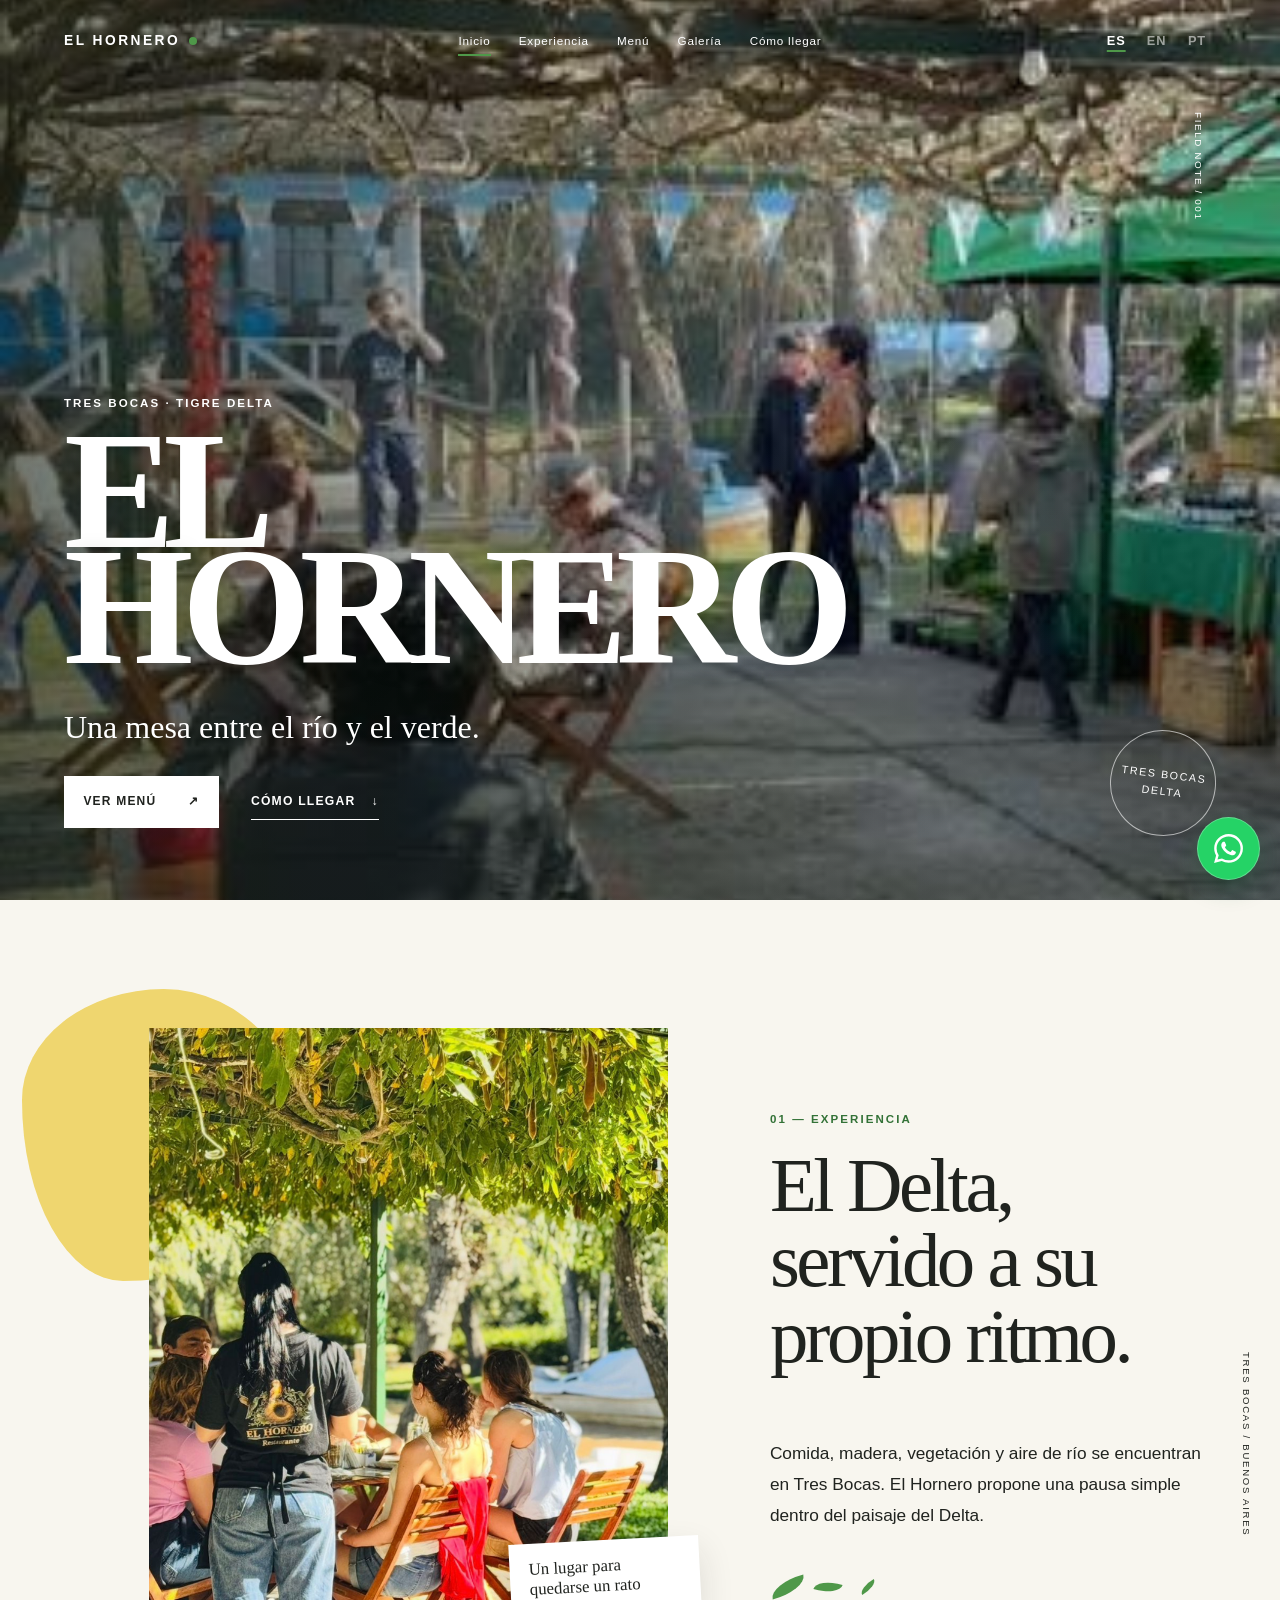
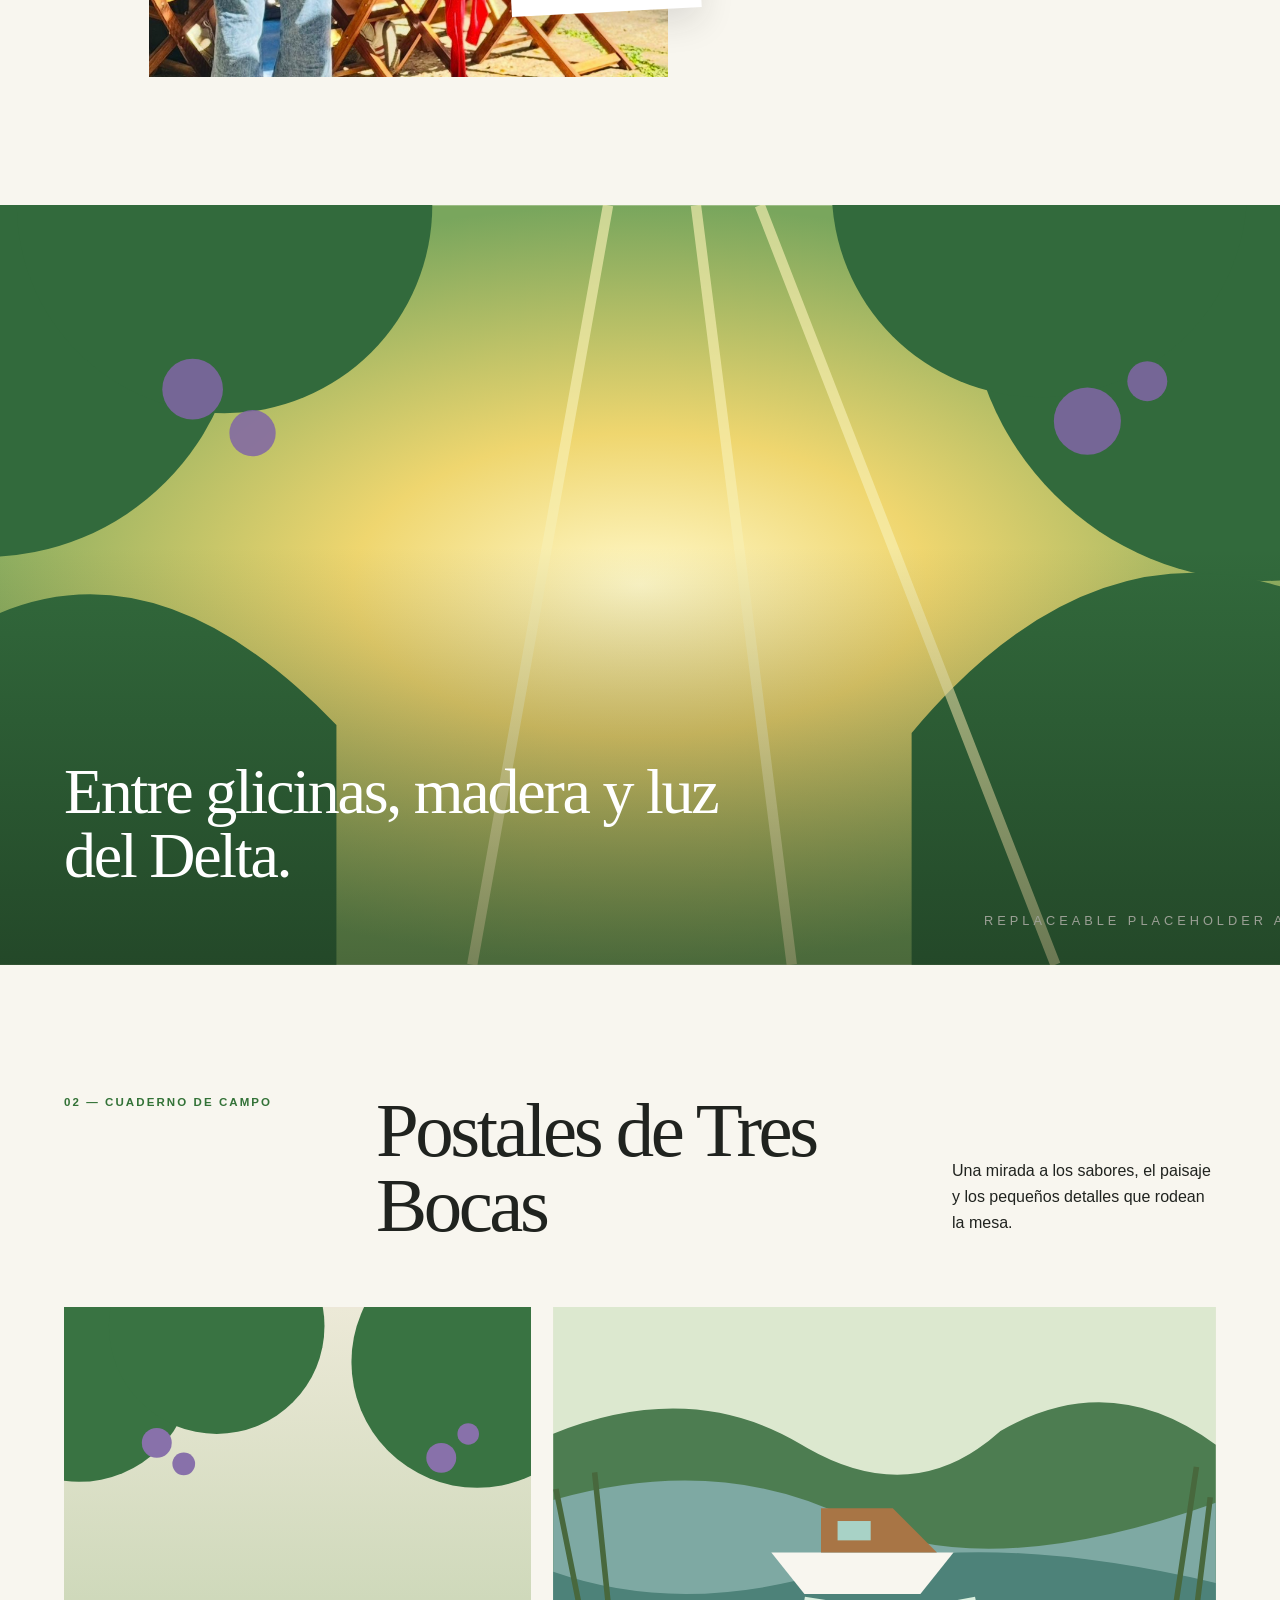
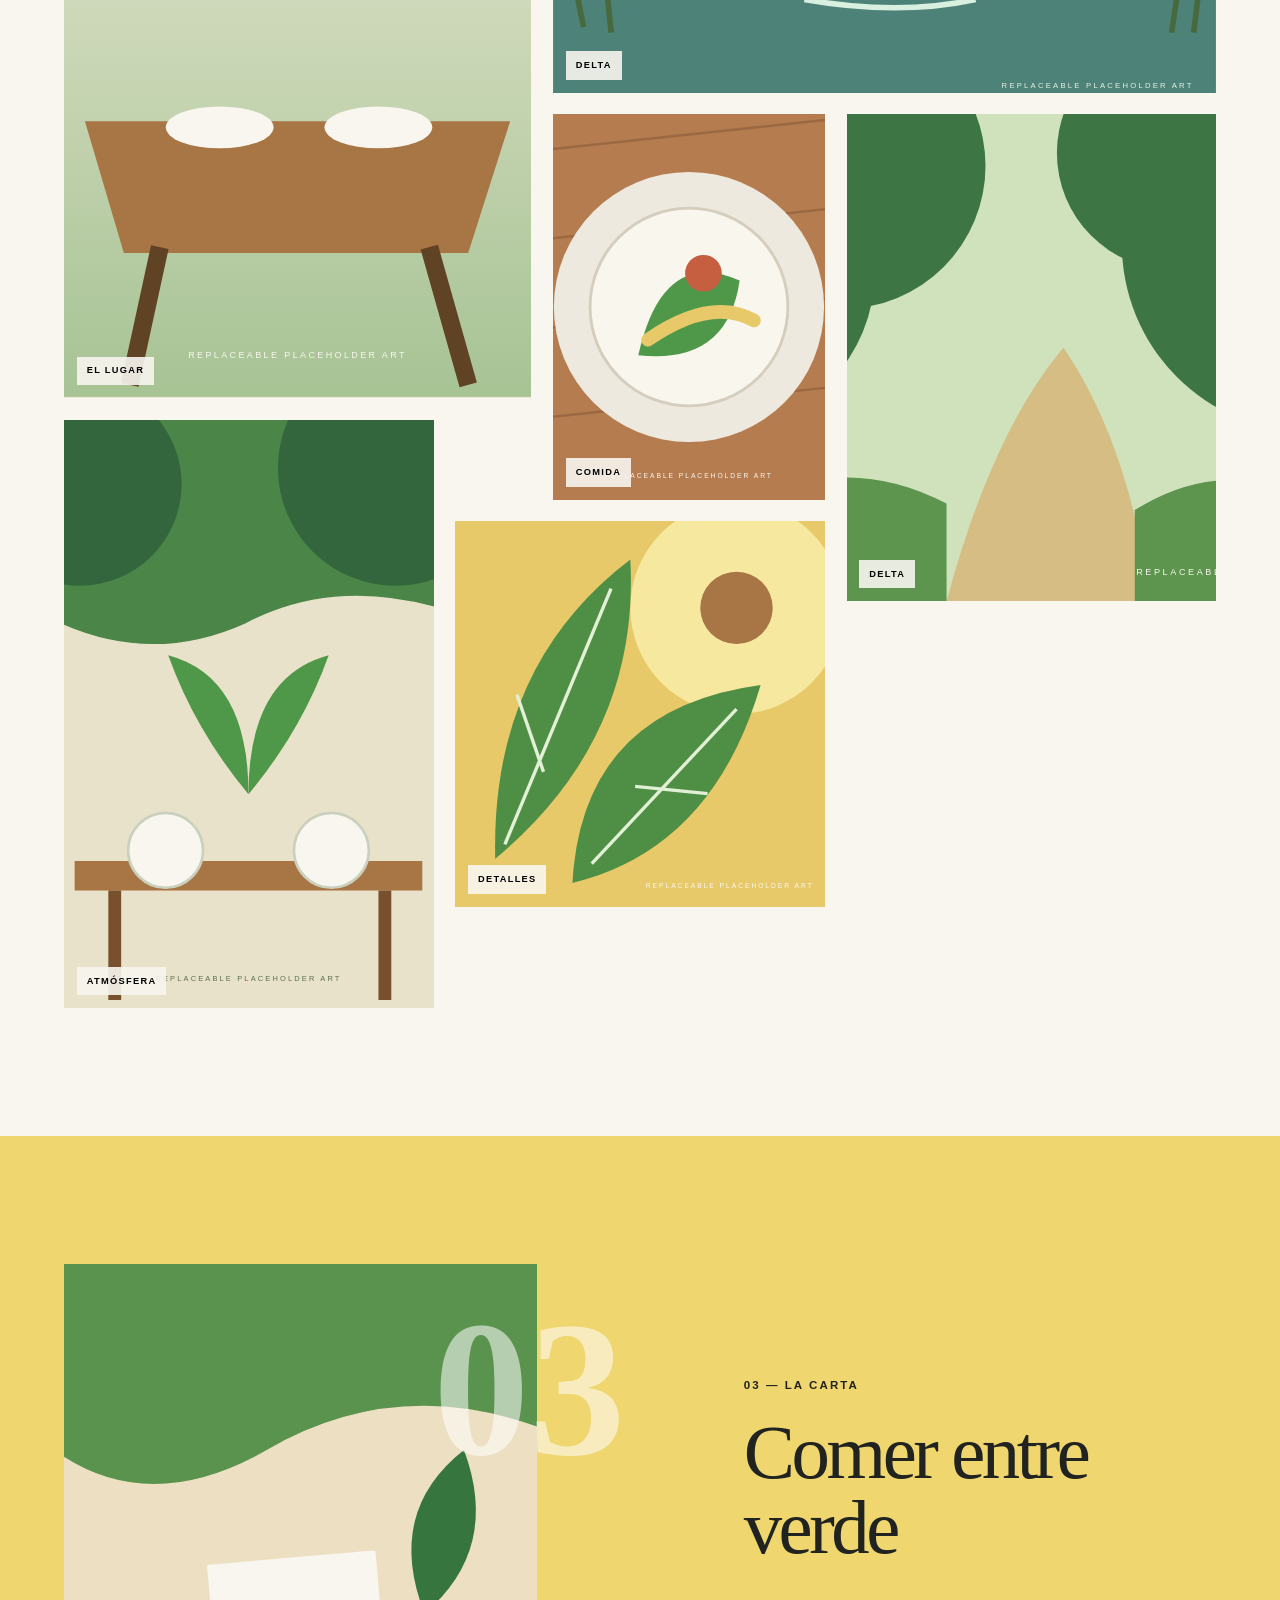
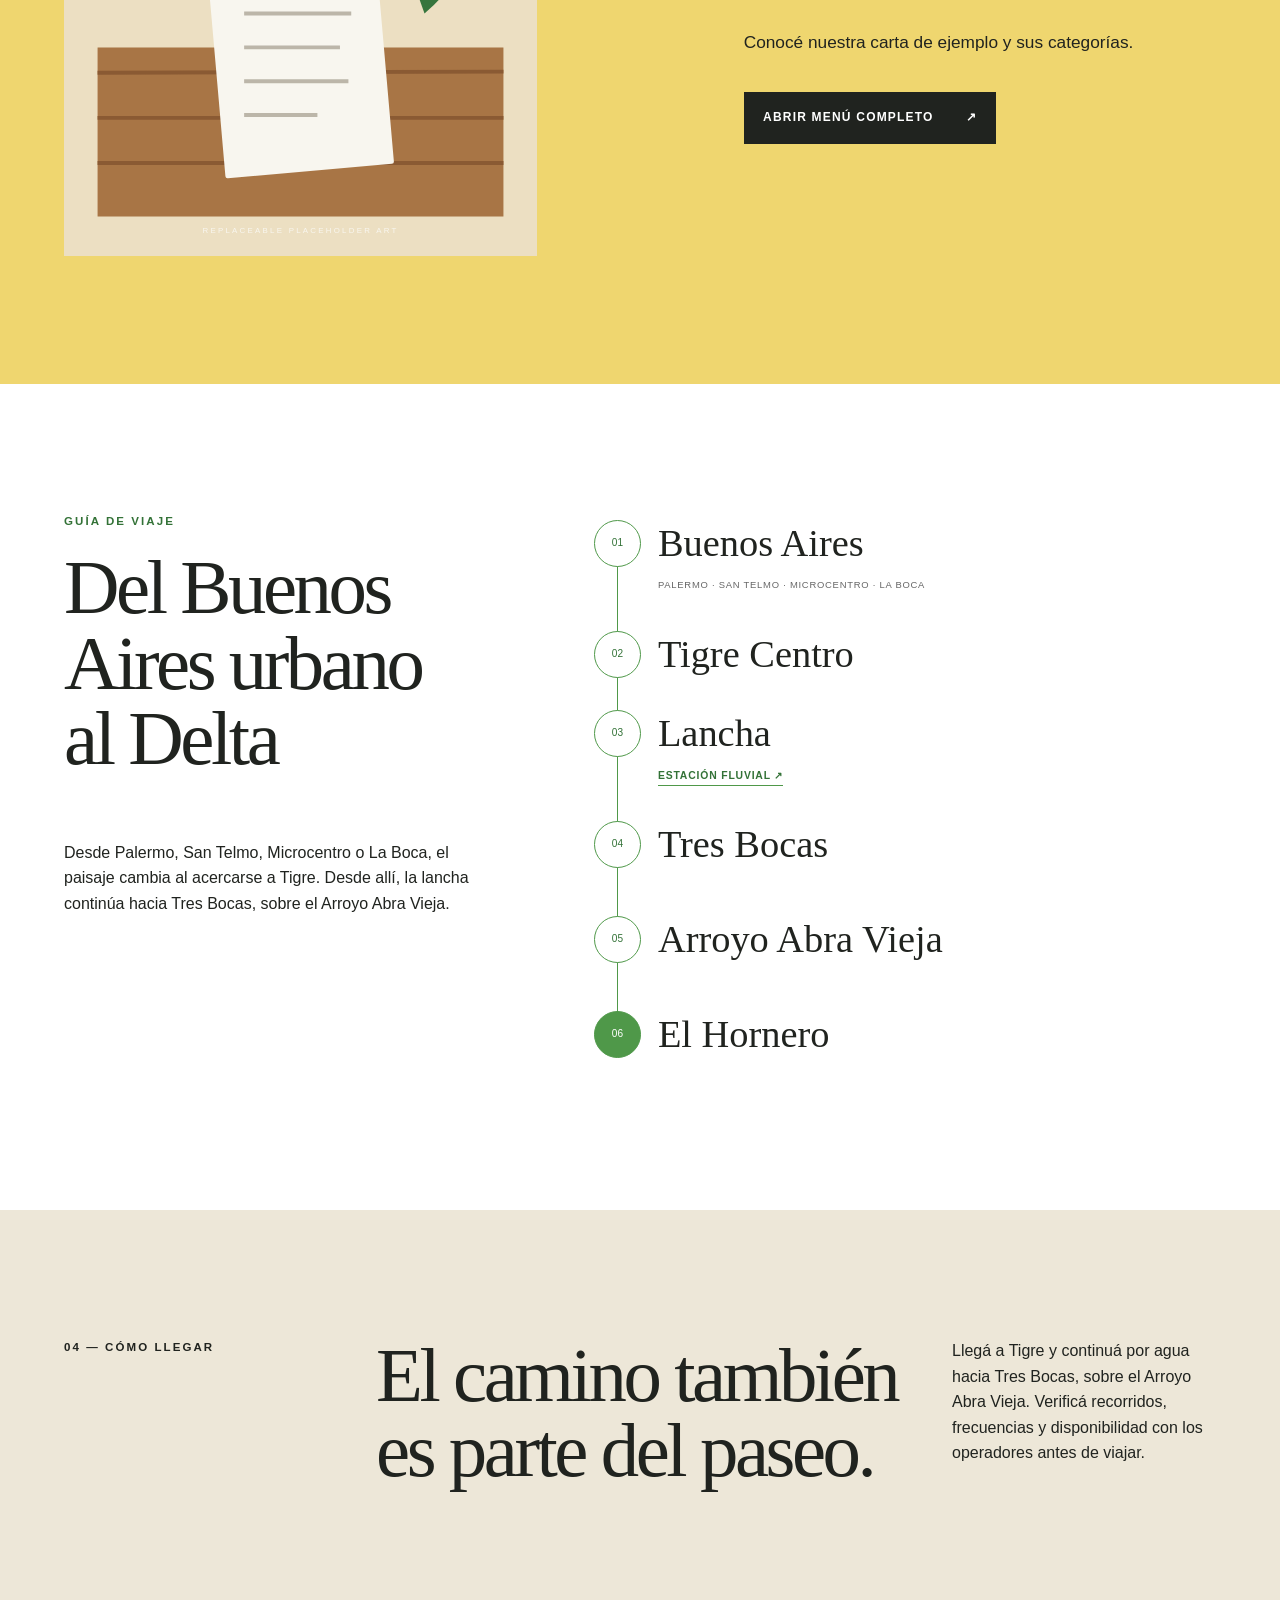
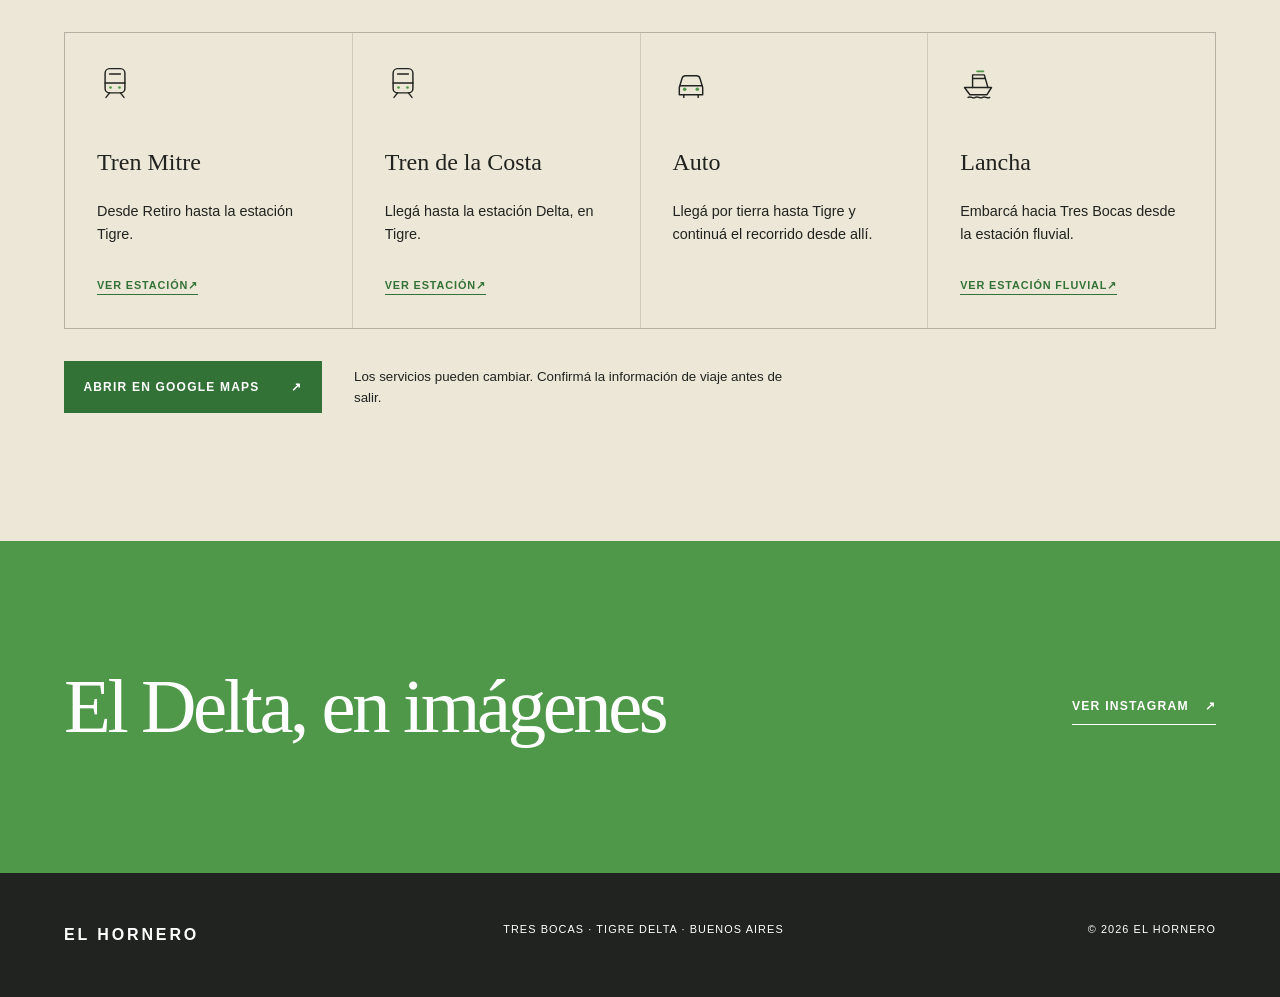
==== index.html @ 237df4d5 "Initial commit" ====
<!doctype html>
<html lang="es">
<head>
  <meta charset="utf-8">
  <meta name="viewport" content="width=device-width, initial-scale=1">
  <title>El Hornero | Restaurante en Tres Bocas, Tigre Delta</title>
  <meta name="description" content="El Hornero, restaurante en Tres Bocas, Tigre Delta, Buenos Aires. Conocé la experiencia, la carta y cómo llegar.">
  <meta name="theme-color" content="#f8f6ef">
  <meta property="og:type" content="website">
  <meta property="og:title" content="El Hornero · Tigre Delta">
  <meta property="og:description" content="Restaurante en Tres Bocas, Tigre Delta, Buenos Aires.">
  <meta property="og:image" content="images/hero/el-hornero-delta.svg">
  <meta name="twitter:card" content="summary_large_image">
  <meta name="twitter:title" content="El Hornero · Tigre Delta">
  <meta name="twitter:description" content="Restaurante en Tres Bocas, Tigre Delta, Buenos Aires.">
  <link id="canonical-link" rel="canonical" href="">
  <link rel="icon" href="favicon.svg" type="image/svg+xml">
  <link rel="stylesheet" href="css/styles.css">
  <script src="js/config.js" defer></script>
  <script src="js/translations.js" defer></script>
  <script src="js/main.js" defer></script>
</head>
<body>
  <a class="skip-link" href="#main" data-i18n="skip">Saltar al contenido</a>
  <header class="site-header" id="site-header">
    <a class="wordmark" href="#top" aria-label="El Hornero, inicio" data-i18n-aria="logoHome">EL HORNERO<span></span></a>
    <nav class="desktop-nav" aria-label="Navegación principal" data-i18n-aria="navLabel">
      <a class="nav-link active" href="#top" data-i18n="home">Inicio</a>
      <a class="nav-link" href="#experiencia" data-i18n="experience">Experiencia</a>
      <a class="nav-link" href="#carta" data-i18n="menu">Menú</a>
      <a class="nav-link" href="#galeria" data-i18n="gallery">Galería</a>
      <a class="nav-link" href="#llegar" data-i18n="directions">Cómo llegar</a>
    </nav>
    <div class="header-tools">
      <div class="language-switcher" role="group" aria-label="Elegir idioma" data-i18n-aria="language">
        <button class="lang-btn active" type="button" data-lang="es" aria-pressed="true">ES</button>
        <button class="lang-btn" type="button" data-lang="en" aria-pressed="false">EN</button>
        <button class="lang-btn" type="button" data-lang="pt" aria-pressed="false">PT</button>
      </div>
      <button class="nav-toggle" type="button" aria-expanded="false" aria-controls="mobile-nav" aria-label="Abrir menú" data-i18n-aria="openMenu"><span></span><span></span></button>
    </div>
    <nav class="mobile-nav" id="mobile-nav" aria-label="Navegación principal" data-i18n-aria="navLabel" hidden>
      <a href="#top" data-i18n="home">Inicio</a><a href="#experiencia" data-i18n="experience">Experiencia</a><a href="#carta" data-i18n="menu">Menú</a><a href="#galeria" data-i18n="gallery">Galería</a><a href="#llegar" data-i18n="directions">Cómo llegar</a>
      <small>TRES BOCAS · TIGRE DELTA</small>
    </nav>
  </header>

  <main id="main">
    <section class="hero" id="top" aria-labelledby="hero-title">
      <img class="hero-image" src="images/hero/hero1.jpg" alt="Ilustración reemplazable de una mesa exterior bajo vegetación en el Delta" data-i18n-alt="altHero" width="1800" height="1200" fetchpriority="high">
      <div class="hero-wash"></div>
      <div class="hero-content">
        <p class="eyebrow" data-i18n="heroKicker">Tres Bocas · Tigre Delta</p>
        <h1 id="hero-title">EL<br>HORNERO</h1>
        <p class="hero-line" data-i18n="heroLine">Una mesa entre el río y el verde.</p>
        <div class="hero-actions">
          <a class="button button-light" href="menu.html"><span data-i18n="viewMenu">Ver menú</span><span aria-hidden="true">↗</span></a>
          <a class="text-link light" href="#llegar"><span data-i18n="getThere">Cómo llegar</span><span aria-hidden="true">↓</span></a>
        </div>
      </div>
      <div class="hero-stamp" aria-hidden="true"><span>TRES BOCAS</span><span>DELTA</span></div>
      <p class="hero-index" aria-hidden="true">FIELD NOTE / 001</p>
    </section>

    <section class="experience section-pad" id="experiencia" aria-labelledby="experience-title">
      <div class="experience-visual reveal">
        <img src="images/gallery/banner1.webp" alt="Ilustración reemplazable de una mesa de madera entre glicinas" data-i18n-alt="altTable" width="900" height="1150" loading="lazy" decoding="async">
        <span class="photo-label" data-i18n="expNote">Un lugar para quedarse un rato</span>
      </div>
      <div class="experience-copy reveal">
        <p class="eyebrow green" data-i18n="expEyebrow">01 — Experiencia</p>
        <h2 id="experience-title" data-i18n="expTitle">El Delta, servido a su propio ritmo.</h2>
        <p data-i18n="expBody">Comida, madera, vegetación y aire de río se encuentran en Tres Bocas. El Hornero propone una pausa simple dentro del paisaje del Delta.</p>
        <div class="botanical-mark" aria-hidden="true"><span></span><span></span><span></span></div>
      </div>
      <p class="margin-note" aria-hidden="true">TRES BOCAS / BUENOS AIRES</p>
    </section>

    <section class="image-break reveal" aria-label="Paisaje del Delta" data-i18n-aria="deltaLandscape">
      <img src="images/gallery/luz-glicinas.svg" alt="Ilustración reemplazable de luz filtrándose entre glicinas" data-i18n-alt="altLight" width="1800" height="950" loading="lazy" decoding="async">
      <p data-i18n="breakPhrase">Entre glicinas, madera y luz del Delta.</p>
    </section>

    <section class="gallery-section section-pad" id="galeria" aria-labelledby="gallery-title">
      <header class="section-heading reveal">
        <p class="eyebrow green" data-i18n="galleryEyebrow">02 — Cuaderno de campo</p>
        <h2 id="gallery-title" data-i18n="galleryTitle">Postales de Tres Bocas</h2>
        <p data-i18n="galleryIntro">Una mirada a los sabores, el paisaje y los pequeños detalles que rodean la mesa.</p>
      </header>
      <div class="journal-grid">
        <button class="gallery-item tall reveal" type="button" data-index="0"><img src="images/gallery/mesa-glicinas.svg" alt="Ilustración reemplazable de una mesa de madera entre glicinas" data-i18n-alt="altTable" width="900" height="1150" loading="lazy" decoding="async"><span data-i18n="catPlace">El lugar</span></button>
        <button class="gallery-item wide reveal" type="button" data-index="1"><img src="images/gallery/rio-lancha.svg" alt="Ilustración reemplazable del río y una lancha entre juncos" data-i18n-alt="altRiver" width="1200" height="760" loading="lazy" decoding="async"><span data-i18n="catDelta">Delta</span></button>
        <button class="gallery-item small reveal" type="button" data-index="2"><img src="images/gallery/plato-ceramica.svg" alt="Ilustración reemplazable de una presentación de comida sobre cerámica" data-i18n-alt="altFood" width="800" height="800" loading="lazy" decoding="async"><span data-i18n="catFood">Comida</span></button>
        <button class="gallery-item landscape reveal" type="button" data-index="3"><img src="images/gallery/sendero-tres-bocas.svg" alt="Ilustración reemplazable de un sendero de Tres Bocas entre vegetación" data-i18n-alt="altPath" width="1100" height="750" loading="lazy" decoding="async"><span data-i18n="catDelta">Delta</span></button>
        <button class="gallery-item portrait reveal" type="button" data-index="4"><img src="images/gallery/terraza-verde.svg" alt="Ilustración reemplazable de mesas al aire libre bajo árboles" data-i18n-alt="altTerrace" width="850" height="1100" loading="lazy" decoding="async"><span data-i18n="catAtmosphere">Atmósfera</span></button>
        <button class="gallery-item detail reveal" type="button" data-index="5"><img src="images/gallery/detalles-naturales.svg" alt="Ilustración reemplazable de texturas de madera, hojas y luz" data-i18n-alt="altDetail" width="800" height="800" loading="lazy" decoding="async"><span data-i18n="catDetails">Detalles</span></button>
      </div>
    </section>

    <section class="menu-preview section-pad" id="carta" aria-labelledby="menu-title">
      <div class="menu-art reveal"><img src="images/menu/mesa-carta.svg" alt="Ilustración reemplazable de una mesa preparada junto a hojas verdes" data-i18n-alt="altMenu" width="900" height="1050" loading="lazy" decoding="async"><span aria-hidden="true">03</span></div>
      <div class="menu-copy reveal">
        <p class="eyebrow" data-i18n="menuEyebrow">03 — La carta</p>
        <h2 id="menu-title" data-i18n="menuTitle">Comer entre verde</h2>
        <p data-i18n="menuIntro">Conocé nuestra carta de ejemplo y sus categorías.</p>
        <a class="button button-dark" href="menu.html"><span data-i18n="openFullMenu">Abrir menú completo</span><span aria-hidden="true">↗</span></a>
      </div>
    </section>

    <section class="journey section-pad" aria-labelledby="journey-title">
      <div class="journey-intro reveal"><p class="eyebrow green" data-i18n="journeyEyebrow">Guía de viaje</p><h2 id="journey-title" data-i18n="journeyTitle">Del Buenos Aires urbano al Delta</h2><p data-i18n="journeyBody">Desde Palermo, San Telmo, Microcentro o La Boca, el paisaje cambia al acercarse a Tigre. Desde allí, la lancha continúa hacia Tres Bocas.</p></div>
      <div class="route reveal" aria-label="Buenos Aires, Tigre Centro, lancha, Tres Bocas, Arroyo Abra Vieja, El Hornero" data-i18n-aria="routeLabel">
        <div><span>01</span><strong data-i18n="buenosAires">Buenos Aires</strong><small>PALERMO · SAN TELMO · MICROCENTRO · LA BOCA</small></div>
        <i aria-hidden="true"></i><div><span>02</span><strong data-i18n="tigreCenter">Tigre Centro</strong></div>
        <i aria-hidden="true"></i><div><span>03</span><strong data-i18n="boat">Lancha</strong><a class="route-map-link" href="#" data-map-key="riverStation" target="_blank" rel="noopener"><span data-i18n="riverStation">Estación fluvial</span><span aria-hidden="true"> ↗</span></a></div>
        <i aria-hidden="true"></i><div><span>04</span><strong data-i18n="tresBocas">Tres Bocas</strong></div>
        <i aria-hidden="true"></i><div><span>05</span><strong data-i18n="abraVieja">Arroyo Abra Vieja</strong></div>
        <i aria-hidden="true"></i><div class="route-end"><span>06</span><strong data-i18n="hornero">El Hornero</strong></div>
      </div>
    </section>

    <section class="directions section-pad" id="llegar" aria-labelledby="directions-title">
      <header class="directions-head reveal"><p class="eyebrow" data-i18n="directionsEyebrow">04 — Cómo llegar</p><h2 id="directions-title" data-i18n="directionsTitle">El camino también es parte del paseo.</h2><p data-i18n="directionsBody">Llegá a Tigre y continuá por agua hacia Tres Bocas. Verificá recorridos, frecuencias y disponibilidad con los operadores antes de viajar.</p></header>
      <div class="transport-list">
        <article class="reveal"><img src="assets/icons/train.svg" alt="" width="36" height="36"><h3 data-i18n="mitre">Tren Mitre</h3><p data-i18n="mitreDesc">Desde Retiro hasta la estación Tigre.</p><a class="place-map-link" href="#" data-map-key="mitreStation" target="_blank" rel="noopener"><span data-i18n="viewStation">Ver estación</span><span aria-hidden="true"> ↗</span></a></article>
        <article class="reveal"><img src="assets/icons/train.svg" alt="" width="36" height="36"><h3 data-i18n="coast">Tren de la Costa</h3><p data-i18n="coastDesc">Llegá hasta la estación Delta, en Tigre.</p><a class="place-map-link" href="#" data-map-key="coastStation" target="_blank" rel="noopener"><span data-i18n="viewStation">Ver estación</span><span aria-hidden="true"> ↗</span></a></article>
        <article class="reveal"><img src="assets/icons/car.svg" alt="" width="36" height="36"><h3 data-i18n="car">Auto</h3><p data-i18n="carDesc">Llegá por tierra hasta Tigre y continuá el recorrido desde allí.</p></article>
        <article class="reveal"><img src="assets/icons/boat.svg" alt="" width="36" height="36"><h3 data-i18n="boatOption">Lancha</h3><p data-i18n="boatDesc">Embarcá hacia Tres Bocas desde la estación fluvial.</p><a class="place-map-link" href="#" data-map-key="riverStation" target="_blank" rel="noopener"><span data-i18n="viewRiverStation">Ver estación fluvial</span><span aria-hidden="true"> ↗</span></a></article>
      </div>
      <div class="map-cta reveal"><a class="button button-green external-maps" href="#" target="_blank" rel="noopener"><span data-i18n="maps">Abrir en Google Maps</span><span aria-hidden="true">↗</span></a><small data-i18n="transportNote">Los servicios pueden cambiar. Confirmá la información de viaje antes de salir.</small></div>
    </section>

    <section class="instagram-panel section-pad" hidden><h2 data-i18n="instagramTitle">El Delta, en imágenes</h2><a class="text-link instagram-link" href="#" target="_blank" rel="noopener"><span data-i18n="instagramCta">Ver Instagram</span><span aria-hidden="true">↗</span></a></section>
  </main>

  <footer><a class="wordmark footer-mark" href="#top">EL HORNERO</a><p data-i18n="footerLine">Tres Bocas · Tigre Delta · Buenos Aires</p><p>© <span id="year"></span> EL HORNERO</p></footer>
  <a class="whatsapp-button" href="#" target="_blank" rel="noopener" hidden aria-label="Abrir WhatsApp"><img src="assets/icons/whatsapp.svg" alt="" width="28" height="28"></a>

  <div class="lightbox" role="dialog" aria-modal="true" aria-label="Galería" data-i18n-aria="galleryDialog" hidden>
    <button class="lightbox-close" type="button" data-i18n-aria="lbClose" aria-label="Cerrar galería">×</button>
    <button class="lightbox-nav prev" type="button" data-i18n-aria="lbPrev" aria-label="Imagen anterior">←</button>
    <figure><img src="" alt=""><figcaption><span class="lightbox-caption"></span><span class="lightbox-count"></span></figcaption></figure>
    <button class="lightbox-nav next" type="button" data-i18n-aria="lbNext" aria-label="Imagen siguiente">→</button>
  </div>
  <noscript><p class="noscript" data-i18n="noScript">Activá JavaScript para utilizar el selector de idioma y la galería.</p></noscript>
</body>
</html>
---- css/styles.css ----
:root{--ivory:#f8f6ef;--sand:#ede7d8;--ink:#20231f;--green:#4f9849;--green-dark:#337237;--wood:#a87545;--sun:#efd66f;--white:#fff;--serif:Georgia,"Times New Roman",serif;--sans:"Segoe UI",Arial,sans-serif;--pad:clamp(1.25rem,5vw,5rem);--radius:2px}
*{box-sizing:border-box}
html{scroll-behavior:smooth}
body{margin:0;background:var(--ivory);color:var(--ink);font-family:var(--sans);font-size:16px;line-height:1.6;overflow-x:hidden}
body.nav-open,body.lightbox-open{overflow:hidden}
img{display:block;max-width:100%;height:auto}
a{color:inherit;text-decoration:none}
button{font:inherit}
button,a{-webkit-tap-highlight-color:transparent}
:focus-visible{outline:3px solid var(--sun);outline-offset:4px}
.skip-link{position:fixed;z-index:200;top:1rem;left:1rem;padding:.7rem 1rem;background:var(--ink);color:#fff;transform:translateY(-180%)}
.skip-link:focus{transform:none}
.section-pad{padding:clamp(5rem,10vw,9rem) var(--pad)}
.eyebrow{margin:0 0 1.25rem;font-size:.72rem;font-weight:600;letter-spacing:.18em;text-transform:uppercase}
.eyebrow.green{color:var(--green-dark)}
h1,h2,h3,p{margin-top:0}
h2{font:500 clamp(2.6rem,6vw,6rem)/.98 var(--serif);letter-spacing:-.045em}
.button{display:inline-flex;align-items:center;justify-content:space-between;gap:2rem;min-height:52px;padding:.85rem 1.15rem;border:1px solid transparent;font-size:.75rem;font-weight:600;letter-spacing:.1em;text-transform:uppercase;transition:transform .25s,background .25s,color .25s}
.button:hover{transform:translate(3px,-3px)}
.button-light{background:#fff;color:var(--ink)}
.button-dark{background:var(--ink);color:#fff}
.button-green{background:var(--green-dark);color:#fff}
.text-link{display:inline-flex;align-items:center;gap:1rem;border-bottom:1px solid currentColor;padding:.5rem 0;font-size:.76rem;font-weight:600;letter-spacing:.1em;text-transform:uppercase}
.text-link.light{color:#fff}
.wordmark{display:inline-flex;align-items:center;gap:.55rem;font-size:.86rem;font-weight:600;letter-spacing:.18em;white-space:nowrap}
.wordmark span{width:8px;height:8px;border-radius:50%;background:var(--green)}

.site-header{position:fixed;z-index:100;top:0;left:0;width:100%;height:82px;padding:0 var(--pad);display:grid;grid-template-columns:1fr auto 1fr;align-items:center;color:#fff;transition:height .3s,background .3s,color .3s,box-shadow .3s}
.site-header.scrolled,.site-header.menu-visible{height:68px;background:rgba(248,246,239,.96);color:var(--ink);box-shadow:0 1px 0 rgba(32,35,31,.1);backdrop-filter:blur(12px)}
.desktop-nav{display:flex;gap:clamp(1.1rem,2.2vw,2.5rem);align-items:center}
.nav-link{position:relative;padding:.75rem 0;font-size:.73rem;letter-spacing:.07em}
.nav-link::after{content:"";position:absolute;bottom:.42rem;left:0;width:100%;height:2px;background:var(--green);transform:scaleX(0);transform-origin:right;transition:transform .25s}
.nav-link:hover::after,.nav-link.active::after{transform:scaleX(1);transform-origin:left}
.header-tools{justify-self:end;display:flex;align-items:center;gap:1.2rem}
.language-switcher{display:flex;gap:.15rem}
.lang-btn{min-width:38px;min-height:38px;border:0;background:transparent;color:inherit;font-size:.8rem;font-weight:600;letter-spacing:.07em;cursor:pointer;opacity:.55}
.lang-btn.active{opacity:1;text-decoration:underline;text-decoration-color:var(--green);text-decoration-thickness:2px;text-underline-offset:5px}
.nav-toggle{display:none;width:44px;height:44px;border:0;background:transparent;color:inherit;cursor:pointer}
.nav-toggle span{display:block;width:22px;height:1.5px;margin:6px auto;background:currentColor;transition:transform .25s}
.nav-toggle[aria-expanded=true] span:first-child{transform:translateY(3.75px) rotate(45deg)}
.nav-toggle[aria-expanded=true] span:last-child{transform:translateY(-3.75px) rotate(-45deg)}
.mobile-nav{position:fixed;z-index:-1;top:68px;left:0;width:100%;height:calc(100dvh - 68px);padding:3rem var(--pad);background:var(--ivory);color:var(--ink);flex-direction:column}
.mobile-nav:not([hidden]){display:flex}
.mobile-nav a{padding:.35rem 0;font:500 clamp(1.7rem,6vw,2.75rem)/1.2 var(--serif);border-bottom:1px solid rgba(32,35,31,.12)}
.mobile-nav small{margin-top:auto;color:var(--green-dark);letter-spacing:.15em}

.hero{position:relative;min-height:100svh;display:flex;align-items:flex-end;isolation:isolate;background:#768d62;color:#fff;overflow:hidden}
.hero-image,.hero-wash{position:absolute;z-index:-2;inset:0;width:100%;height:100%;object-fit:cover}

.hero:hover .hero-image{transform:scale(1.015)}
.hero-wash{z-index:-1;background:linear-gradient(90deg,rgba(15,28,17,.58),rgba(15,28,17,.05) 70%),linear-gradient(0deg,rgba(9,20,12,.35),transparent 55%)}
.hero-content{width:min(880px,80%);padding:8rem var(--pad) 4.5rem}
.hero h1{margin:0;font:600 clamp(5rem,13vw,12rem)/.7 var(--serif);letter-spacing:-.07em;text-shadow:0 3px 25px rgba(0,0,0,.16)}
.hero-line{margin:2.6rem 0 1.8rem;font:500 clamp(1.35rem,2.5vw,2.25rem)/1.25 var(--serif)}
.hero-actions{display:flex;align-items:center;gap:2rem}
.hero-stamp{position:absolute;right:var(--pad);bottom:4rem;width:106px;height:106px;border:1px solid rgba(255,255,255,.6);border-radius:50%;display:grid;place-content:center;text-align:center;font-size:.67rem;letter-spacing:.15em;transform:rotate(7deg)}
.hero-stamp span{display:block}
.hero-index{position:absolute;right:var(--pad);top:7rem;font-size:.62rem;letter-spacing:.16em;writing-mode:vertical-rl}

.experience{position:relative;display:grid;grid-template-columns:minmax(0,1.15fr) minmax(280px,.85fr);gap:clamp(3rem,8vw,9rem);align-items:center;min-height:900px}
.experience-visual{position:relative;width:min(100%,700px)}
.experience-visual::before{content:"";position:absolute;z-index:-1;top:-6%;left:-7%;width:48%;height:45%;background:var(--sun);border-radius:49% 51% 65% 35%/38% 58% 42% 62%}
.experience-visual img{width:86%;margin-left:auto;aspect-ratio:4/5;object-fit:cover}
.photo-label{position:absolute;right:-2rem;bottom:10%;max-width:190px;padding:1rem 1.2rem;background:var(--white);font:500 1.05rem/1.2 var(--serif);box-shadow:0 14px 34px rgba(32,35,31,.12);transform:rotate(-3deg)}
.experience-copy{max-width:590px}
.experience-copy>p:not(.eyebrow){max-width:480px;font-size:1.08rem;line-height:1.8}
.botanical-mark{display:flex;gap:4px;margin-top:3rem}
.botanical-mark span{display:block;width:36px;height:16px;background:var(--green);border-radius:100% 0 100% 0;transform:rotate(-15deg)}
.botanical-mark span:nth-child(2){transform:rotate(16deg) scale(.75)}
.botanical-mark span:nth-child(3){transform:rotate(-30deg) scale(.5)}
.margin-note{position:absolute;right:1rem;top:50%;font-size:.6rem;letter-spacing:.18em;writing-mode:vertical-rl}

.image-break{position:relative;height:min(72vw,760px);min-height:520px;overflow:hidden}
.image-break img{width:100%;height:100%;object-fit:cover;transition:transform .8s}
.image-break:hover img{transform:scale(1.02)}
.image-break::after{content:"";position:absolute;inset:0;background:linear-gradient(0deg,rgba(18,31,17,.45),transparent 55%)}
.image-break p{position:absolute;z-index:1;left:var(--pad);bottom:clamp(2rem,6vw,5rem);max-width:700px;margin:0;color:#fff;font:500 clamp(2.1rem,5vw,5rem)/1 var(--serif);letter-spacing:-.035em}

.section-heading{display:grid;grid-template-columns:1fr 2fr 1fr;gap:3rem;align-items:end;margin-bottom:4rem}
.section-heading .eyebrow{align-self:start}
.section-heading h2{margin:0}
.section-heading>p:last-child{max-width:330px;margin-bottom:.5rem}
.journal-grid{display:grid;grid-template-columns:repeat(12,1fr);grid-auto-rows:80px;gap:clamp(.8rem,1.7vw,1.6rem)}
.gallery-item{position:relative;padding:0;border:0;background:var(--sand);overflow:hidden;cursor:zoom-in}
.gallery-item img{width:100%;height:100%;object-fit:cover;transition:transform .6s}
.gallery-item:hover img{transform:scale(1.04)}
.gallery-item span{position:absolute;left:.8rem;bottom:.8rem;padding:.42rem .62rem;background:rgba(248,246,239,.9);font-size:.58rem;font-weight:600;letter-spacing:.14em;text-transform:uppercase}
.gallery-item.tall{grid-column:1/6;grid-row:1/8}.gallery-item.wide{grid-column:6/13;grid-row:1/5}.gallery-item.small{grid-column:6/9;grid-row:5/9}.gallery-item.landscape{grid-column:9/13;grid-row:5/10}.gallery-item.portrait{grid-column:1/5;grid-row:8/14}.gallery-item.detail{grid-column:5/9;grid-row:9/13}

.menu-preview{display:grid;grid-template-columns:1.1fr .9fr;align-items:center;gap:clamp(3rem,8vw,8rem);background:var(--sun)}
.menu-art{position:relative;max-width:650px}
.menu-art img{width:82%;aspect-ratio:4/5;object-fit:cover}
.menu-art>span{position:absolute;right:1rem;top:5%;font:600 clamp(6rem,15vw,13rem)/1 var(--serif);color:rgba(255,255,255,.55)}
.menu-copy{max-width:570px}
.menu-copy p:not(.eyebrow){margin-bottom:2.2rem;font-size:1.08rem}

.journey{display:grid;grid-template-columns:.8fr 1.2fr;gap:clamp(4rem,9vw,10rem);background:#fff}
.journey-intro{position:sticky;top:120px;align-self:start}
.journey-intro p:last-child{max-width:520px}
.route{position:relative}
.route::before{content:"";position:absolute;left:23px;top:25px;bottom:25px;width:1px;background:var(--green)}
.route div{position:relative;display:grid;grid-template-columns:48px 1fr;gap:1rem;align-items:center;min-height:95px}
.route div>span{position:relative;z-index:1;width:47px;height:47px;border:1px solid var(--green);border-radius:50%;display:grid;place-content:center;background:#fff;color:var(--green-dark);font-size:.63rem}
.route strong{font:500 clamp(1.5rem,3vw,2.5rem)/1.1 var(--serif)}
.route small{grid-column:2;max-width:320px;margin-top:-1.8rem;color:#666;font-size:.59rem;letter-spacing:.08em}
.route-map-link{grid-column:2;width:max-content;margin-top:-1.5rem;border-bottom:1px solid var(--green);color:var(--green-dark);font-size:.65rem;font-weight:600;letter-spacing:.08em;text-transform:uppercase}
.route i{display:none}
.route .route-end>span{background:var(--green);color:#fff}

.directions{background:var(--sand)}
.directions-head{display:grid;grid-template-columns:1fr 2fr 1fr;gap:3rem;align-items:start}
.directions-head>p:last-child{max-width:390px}
.transport-list{display:grid;grid-template-columns:repeat(4,1fr);gap:1px;margin-top:5rem;background:rgba(32,35,31,.15);border:1px solid rgba(32,35,31,.15)}
.transport-list article{min-height:250px;padding:2rem;background:var(--sand)}
.transport-list img{margin-bottom:3rem}
.transport-list h3{font:500 1.5rem var(--serif)}
.transport-list p{font-size:.9rem}
.place-map-link{display:inline-flex;margin-top:1rem;border-bottom:1px solid var(--green-dark);color:var(--green-dark);font-size:.68rem;font-weight:600;letter-spacing:.08em;text-transform:uppercase}
.map-cta{display:flex;align-items:center;gap:2rem;margin-top:2rem}
.map-cta small{max-width:430px}
.instagram-panel{display:flex;align-items:center;justify-content:space-between;background:var(--green);color:#fff}
.instagram-panel h2{margin:0}

footer{padding:3rem var(--pad);display:flex;justify-content:space-between;align-items:center;gap:2rem;background:var(--ink);color:#fff;font-size:.68rem;letter-spacing:.1em;text-transform:uppercase}
.footer-mark{font-size:1rem}
.whatsapp-button{position:fixed;z-index:90;right:max(1.25rem,env(safe-area-inset-right));bottom:max(1.25rem,env(safe-area-inset-bottom));padding:1em;border:1px solid rgba(255,255,255,.28);border-radius:50%;display:grid;place-content:center;background:#25d366;box-shadow:0 8px 25px rgba(23,95,52,.28);transition:transform .25s,background .25s,box-shadow .25s}
.whatsapp-button img{width:29px;height:29px}
.whatsapp-button:hover{transform:translateY(-3px);background:var(--green-dark);box-shadow:0 10px 30px rgba(32,35,31,.3)}
.whatsapp-button[hidden]{display:none}

.lightbox{position:fixed;z-index:300;inset:0;display:grid;grid-template-columns:80px 1fr 80px;align-items:center;padding:1rem;background:rgba(14,17,13,.96);color:#fff}
.lightbox[hidden]{display:none}
.lightbox figure{display:flex;flex-direction:column;align-items:center;justify-content:center;margin:0;height:calc(100vh - 2rem)}
.lightbox figure img{max-width:100%;max-height:calc(100vh - 6rem);object-fit:contain}
.lightbox figcaption{width:100%;display:flex;justify-content:space-between;padding-top:.7rem;font-size:.68rem;letter-spacing:.08em;text-transform:uppercase}
.lightbox-close,.lightbox-nav{border:0;background:transparent;color:#fff;cursor:pointer}
.lightbox-close{position:absolute;right:1.25rem;top:1rem;width:48px;height:48px;font-size:2rem}
.lightbox-nav{width:54px;height:54px;font-size:1.4rem}

.reveal{opacity:0;transform:translateY(24px);transition:opacity .7s ease,transform .7s ease}
.reveal.is-visible{opacity:1;transform:none}
.noscript{position:fixed;z-index:500;bottom:0;left:0;width:100%;margin:0;padding:1rem;background:var(--sun);text-align:center}

.menu-page{min-height:100vh}
.menu-header{height:74px;padding:0 var(--pad);display:flex;align-items:center;justify-content:space-between;border-bottom:1px solid rgba(32,35,31,.12)}
.digital-menu{width:min(1180px,100%);min-height:calc(100vh - 170px);margin:auto;padding:clamp(4rem,10vw,8rem) var(--pad);background:radial-gradient(circle at 88% 5%,rgba(79,152,73,.1) 0 9rem,transparent 9.1rem)}
.digital-menu h1{margin:0;font:600 clamp(4.5rem,16vw,10rem)/.85 var(--serif);letter-spacing:-.06em}
.menu-lead{font:500 clamp(1.3rem,3vw,2rem) var(--serif)}
.menu-page-rule{display:flex;justify-content:space-between;gap:2rem;margin-top:3rem;padding:.8rem 0;border-top:1px solid var(--ink);border-bottom:1px solid rgba(32,35,31,.18);font-size:.62rem;font-weight:600;letter-spacing:.14em;text-transform:uppercase}
.menu-page-rule span:first-child{color:var(--green-dark)}
.menu-sections{display:grid;grid-template-columns:repeat(2,minmax(0,1fr));gap:clamp(3rem,7vw,7rem);margin:5rem 0}
.menu-category{padding:0;border-top:1px solid var(--ink)}
.menu-category-header{display:grid;grid-template-columns:42px 1fr;align-items:baseline;gap:1rem;padding:1.3rem 0 1.8rem}
.menu-category-number{color:var(--green-dark);font-size:.65rem;font-weight:700;letter-spacing:.12em}
.menu-category h2{margin:0;font-size:clamp(2rem,4vw,3.3rem)}
.menu-item{display:grid;grid-template-columns:1fr auto;gap:.35rem 1.5rem;padding:1.25rem 0;border-top:1px solid rgba(32,35,31,.13)}
.menu-item h3{margin:0;font:500 1.25rem var(--serif)}
.menu-item p{grid-column:1;margin:0;max-width:430px;color:#676961;font-size:.88rem;line-height:1.55}
.menu-item .price{grid-column:2;grid-row:1}
.empty-menu{margin:4rem 0;padding:clamp(2rem,6vw,4rem);background:var(--sand);text-align:center}
.empty-menu svg{width:90px;fill:none;stroke:var(--green);stroke-width:2;margin:auto}
.empty-menu h2{margin:1rem auto;font-size:clamp(1.8rem,5vw,3rem)}
.menu-config-note{max-width:720px;padding-left:1rem;border-left:3px solid var(--sun);font-size:.68rem;letter-spacing:.08em;text-transform:uppercase;color:#676961}
.menu-footer{justify-content:center}

@media(max-width:980px){
  .site-header{grid-template-columns:1fr auto}.desktop-nav{display:none}.nav-toggle{display:block}
  .experience{grid-template-columns:1fr 1fr;gap:3rem}.section-heading,.directions-head{grid-template-columns:1fr 2fr}.section-heading>p:last-child,.directions-head>p:last-child{grid-column:2}
  .transport-list{grid-template-columns:1fr 1fr}.journey{gap:4rem}
}
@media(max-width:700px){
  :root{--pad:1.15rem}
  body{font-size:15.5px}
  .section-pad{padding-top:4.75rem;padding-bottom:4.75rem}
  h2{font-size:clamp(2.55rem,12vw,4rem);line-height:1}
  .eyebrow{margin-bottom:1rem}
  .site-header{height:64px;padding-top:env(safe-area-inset-top)}.site-header.scrolled,.site-header.menu-visible{height:64px}.header-tools{gap:.2rem}.language-switcher{gap:0}.lang-btn{min-width:38px;min-height:44px;font-size:.74rem}.nav-toggle{width:44px;height:44px}
  .mobile-nav{top:64px;height:calc(100dvh - 64px);padding-top:2rem;padding-bottom:max(1.5rem,env(safe-area-inset-bottom));overflow-y:auto}
  .mobile-nav a{display:flex;align-items:center;min-height:58px;padding:.25rem 0;font-size:clamp(1.8rem,9vw,2.5rem)}
  .hero{min-height:100svh}.hero-content{width:100%;padding:7.5rem var(--pad) max(2rem,env(safe-area-inset-bottom))}.hero h1{font-size:clamp(3.6rem,17vw,6.4rem);line-height:.76}.hero-line{max-width:280px;margin:2rem 0 1.4rem}.hero-stamp{display:none}.hero-index{top:auto;bottom:2.4rem;right:1.1rem}
  .hero-actions{align-items:flex-start;flex-direction:column;gap:.65rem}.hero-actions .button{width:min(100%,320px)}.hero-actions .text-link{min-height:44px}
  .button{width:100%;min-height:54px}.text-link{min-height:44px}
  .experience{display:flex;min-height:0;flex-direction:column;padding-top:5.5rem;gap:3.5rem}.experience-visual{width:100%;order:2}.experience-copy{order:1}.experience-copy>p:not(.eyebrow){font-size:1rem;line-height:1.7}.experience-visual img{width:92%;margin-left:0}.photo-label{right:0;bottom:7%;max-width:165px;padding:.85rem 1rem;font-size:.95rem}.margin-note{display:none}
  .image-break{height:68svh;min-height:460px}.image-break p{max-width:92%;bottom:2rem;font-size:clamp(2.35rem,11vw,3.5rem)}
  .section-heading,.directions-head{display:block}.section-heading>p:last-child,.directions-head>p:last-child{max-width:100%}
  .section-heading{margin-bottom:2.5rem}.section-heading>p:last-child{margin-bottom:0}
  .journal-grid{grid-template-columns:repeat(2,minmax(0,1fr));grid-auto-rows:140px;gap:.55rem}.gallery-item.tall{grid-column:1;grid-row:1/4}.gallery-item.wide{grid-column:2;grid-row:1/3}.gallery-item.small{grid-column:2;grid-row:3/4}.gallery-item.landscape{grid-column:1/3;grid-row:4/6}.gallery-item.portrait{grid-column:1;grid-row:6/9}.gallery-item.detail{grid-column:2;grid-row:6/8}.gallery-item span{left:.5rem;bottom:.5rem;padding:.35rem .48rem;font-size:.52rem}
  .menu-preview{display:flex;flex-direction:column-reverse;gap:3.5rem}.menu-art img{width:92%}.menu-art>span{right:0}.menu-copy{width:100%}
  .journey{display:block}.journey-intro{position:static}.route{margin-top:2.5rem}.route div{grid-template-columns:44px minmax(0,1fr);min-height:106px}.route::before{left:21px}.route div>span{width:43px;height:43px}.route strong{font-size:1.65rem}.route small,.route-map-link{grid-column:2;margin-top:-1.35rem}.route-map-link{display:inline-flex;align-items:center;min-height:38px}
  .transport-list{grid-template-columns:1fr;margin-top:2.5rem}.transport-list article{min-height:0;padding:1.5rem}.transport-list img{width:32px;height:32px;margin-bottom:1.25rem}.transport-list h3{margin-bottom:.45rem}.transport-list p{margin-bottom:.5rem}.place-map-link{align-items:center;min-height:44px;margin-top:.25rem}.map-cta{align-items:flex-start;flex-direction:column;gap:1rem}.map-cta .button{width:100%}
  .instagram-panel{align-items:flex-start;flex-direction:column}
  footer{align-items:flex-start;flex-direction:column;padding-top:2.5rem;padding-bottom:calc(2.5rem + env(safe-area-inset-bottom))}
  .menu-header{position:sticky;z-index:80;top:0;height:64px;padding-top:env(safe-area-inset-top);background:rgba(248,246,239,.95);backdrop-filter:blur(12px)}
  .digital-menu{padding-top:3rem;padding-bottom:5rem;background:radial-gradient(circle at 112% 2%,rgba(79,152,73,.1) 0 7rem,transparent 7.1rem)}.digital-menu h1{font-size:clamp(4.5rem,22vw,6rem)}.menu-lead{margin-bottom:0}.menu-page-rule{margin-top:2rem}.menu-page-rule span:last-child{display:none}.menu-sections{grid-template-columns:1fr;gap:3.5rem;margin:3.5rem 0}.menu-category-header{grid-template-columns:34px 1fr;gap:.6rem;padding:1.15rem 0 1.4rem}.menu-category h2{font-size:2.35rem}.menu-item{padding:1.05rem 0}.menu-item h3{font-size:1.2rem}.menu-item p{font-size:.84rem;line-height:1.5}.menu-config-note{line-height:1.55}
  .whatsapp-button{right:max(1rem,env(safe-area-inset-right));bottom:max(1rem,env(safe-area-inset-bottom));width:52px;height:52px}.whatsapp-button img{width:27px;height:27px}
  .lightbox{display:block;padding:4rem 1rem 5rem}.lightbox figure{height:calc(100dvh - 9rem)}.lightbox figure img{max-height:calc(100dvh - 12rem)}.lightbox figcaption{gap:1rem}.lightbox-nav{position:absolute;bottom:max(1rem,env(safe-area-inset-bottom));width:48px;height:48px;border:1px solid rgba(255,255,255,.25);border-radius:50%}.lightbox-nav.prev{left:1rem}.lightbox-nav.next{right:1rem}.lightbox-close{top:max(.5rem,env(safe-area-inset-top));right:.5rem}.lightbox-caption{max-width:75%}
}
@media(max-width:390px){
  :root{--pad:1rem}
  .wordmark{font-size:.72rem;letter-spacing:.14em}.header-tools{gap:0}.lang-btn{min-width:34px;font-size:.68rem}.nav-toggle{width:40px}
  .hero h1{font-size:16.5vw}.hero-index{display:none}
  .journal-grid{grid-auto-rows:122px}
  .photo-label{max-width:150px}
}
@media(min-width:1500px){.section-pad{padding-left:max(var(--pad),calc((100vw - 1500px)/2));padding-right:max(var(--pad),calc((100vw - 1500px)/2))}}
@media(prefers-reduced-motion:reduce){
  html{scroll-behavior:auto}*,*::before,*::after{animation-duration:.01ms!important;transition-duration:.01ms!important;scroll-behavior:auto!important}.reveal{opacity:1;transform:none}
}
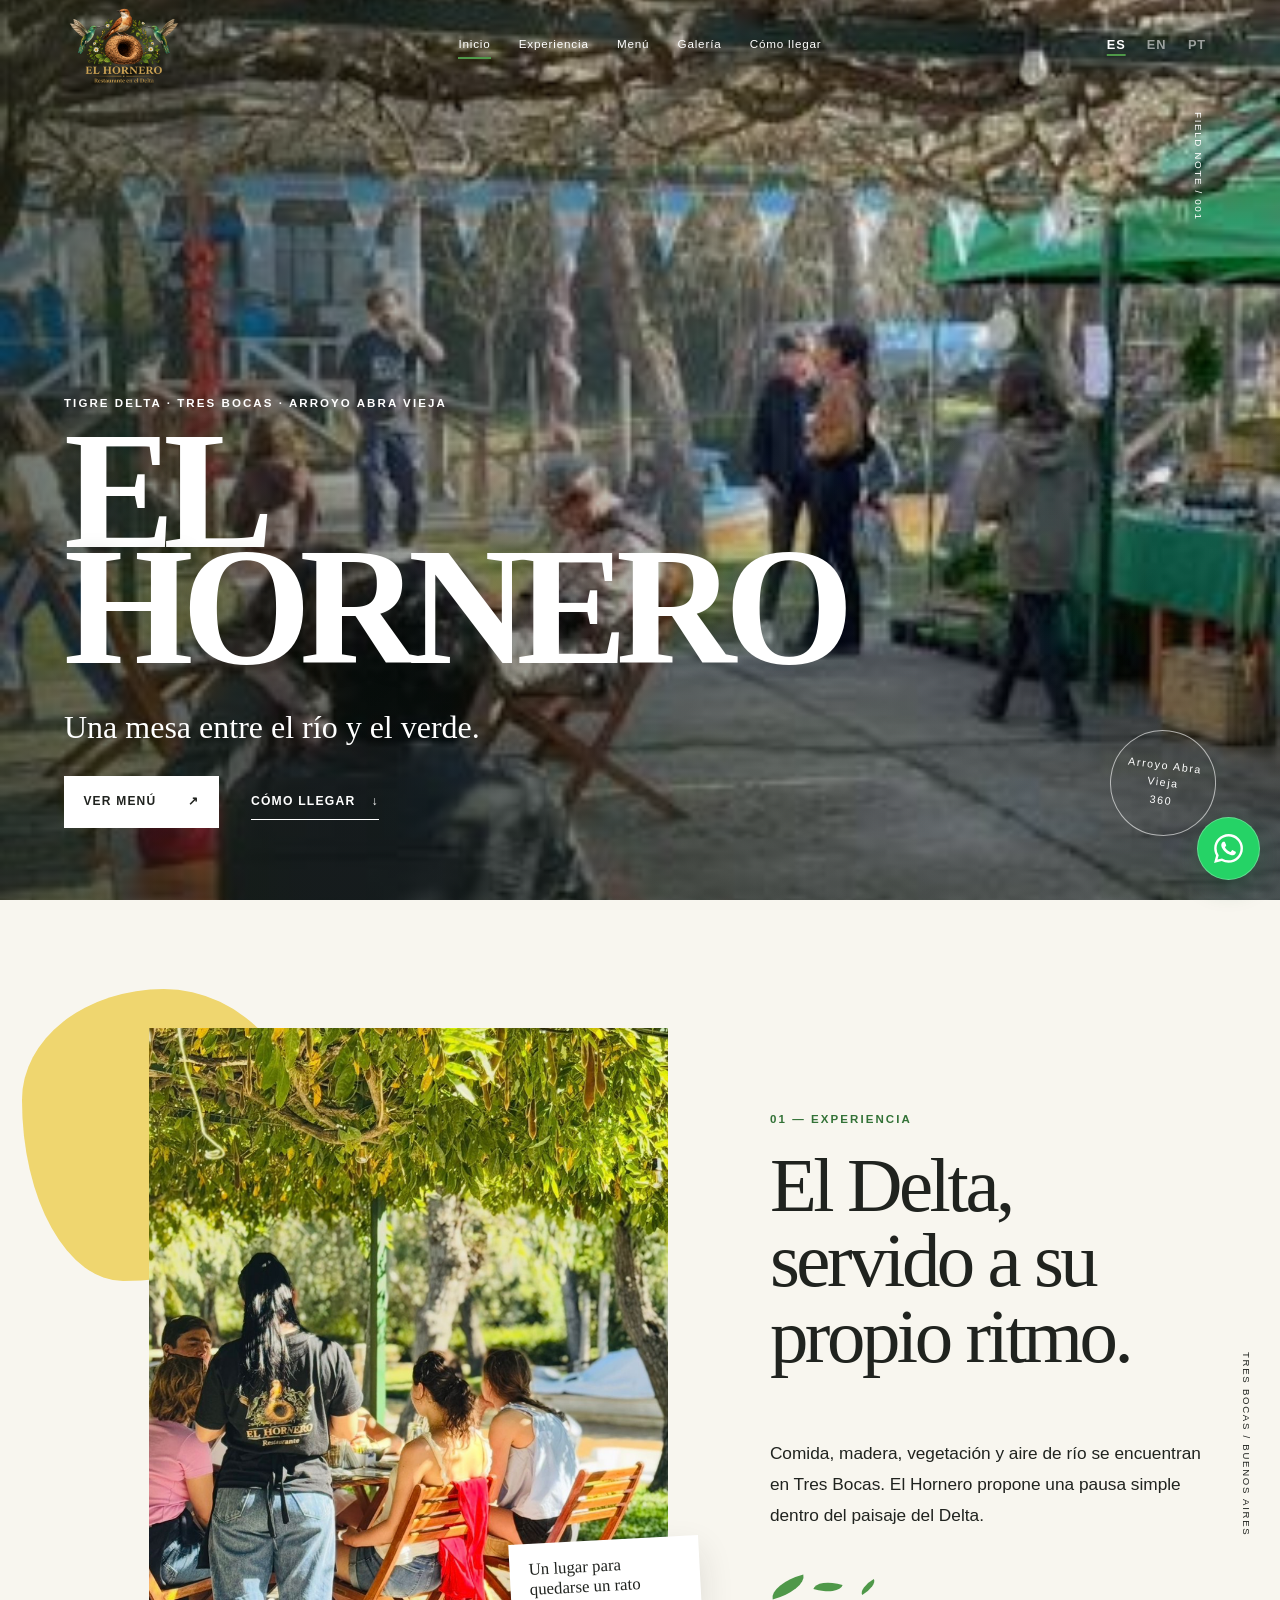
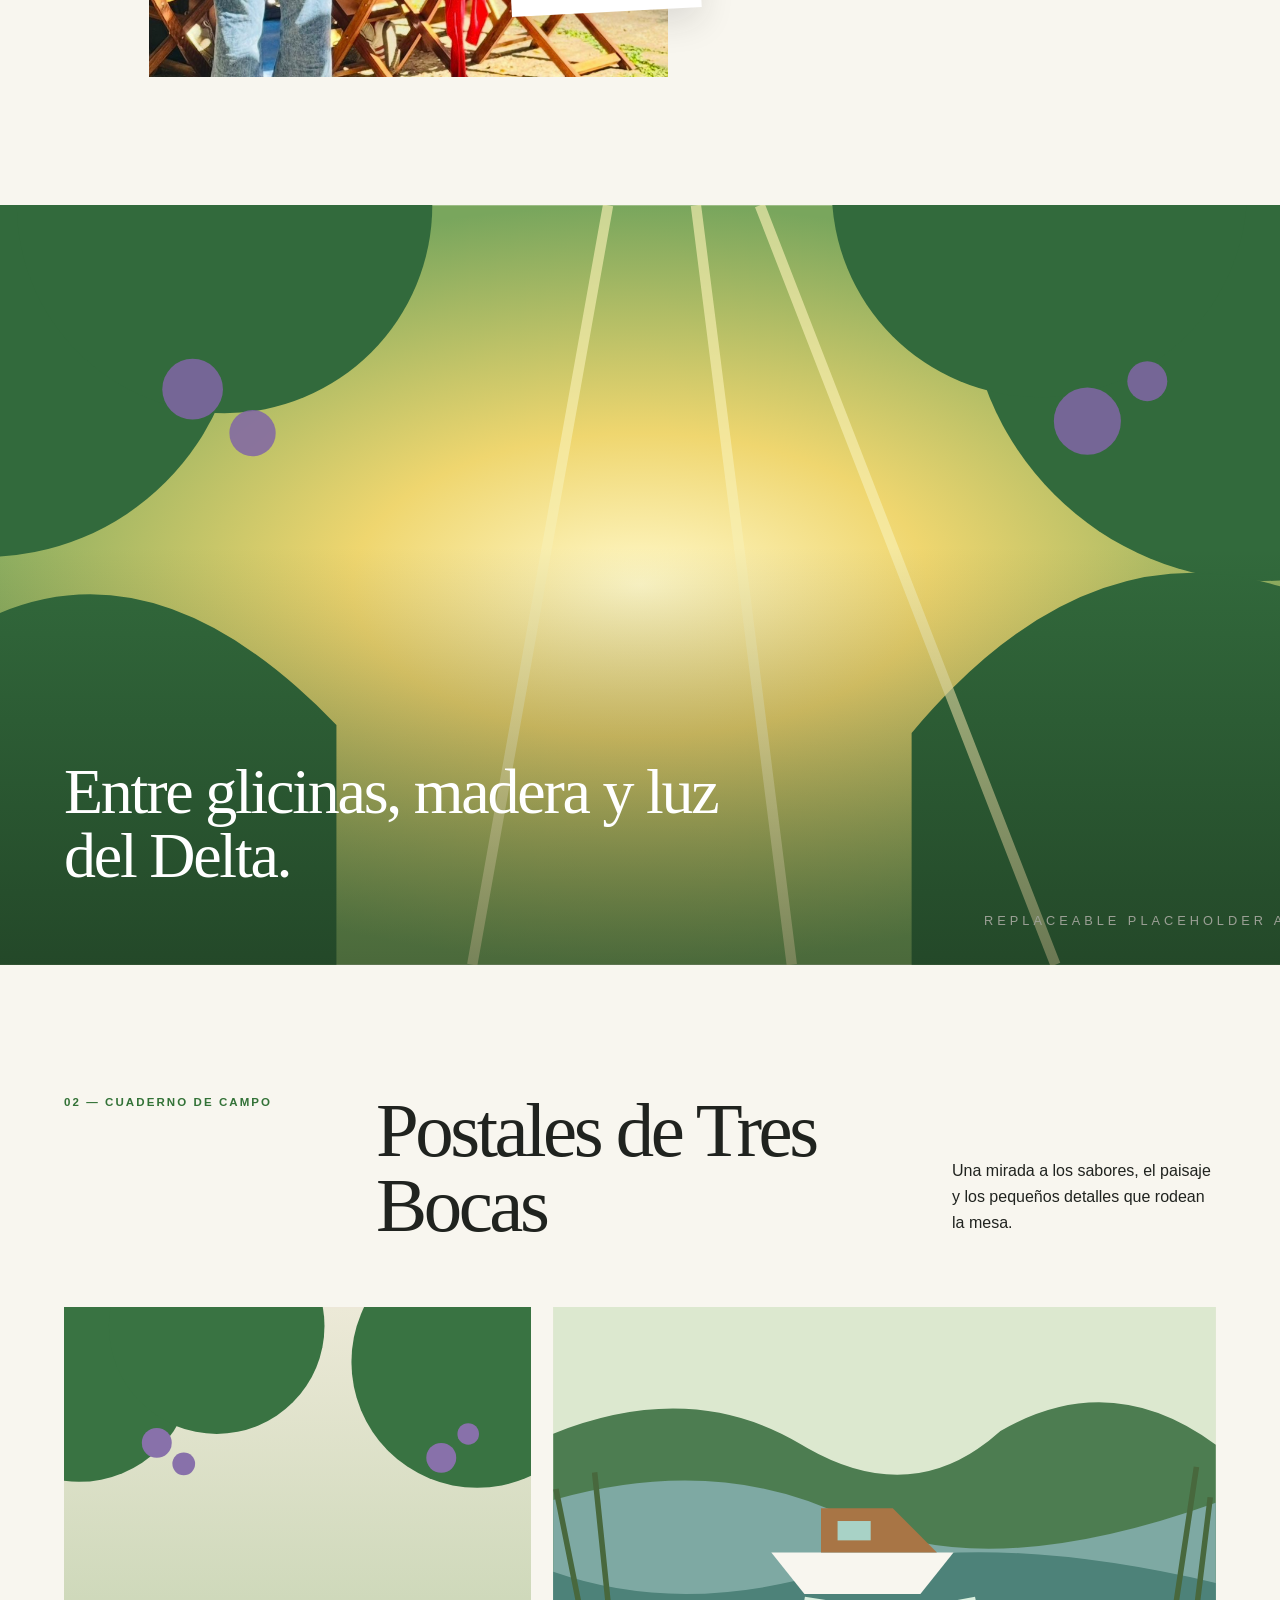
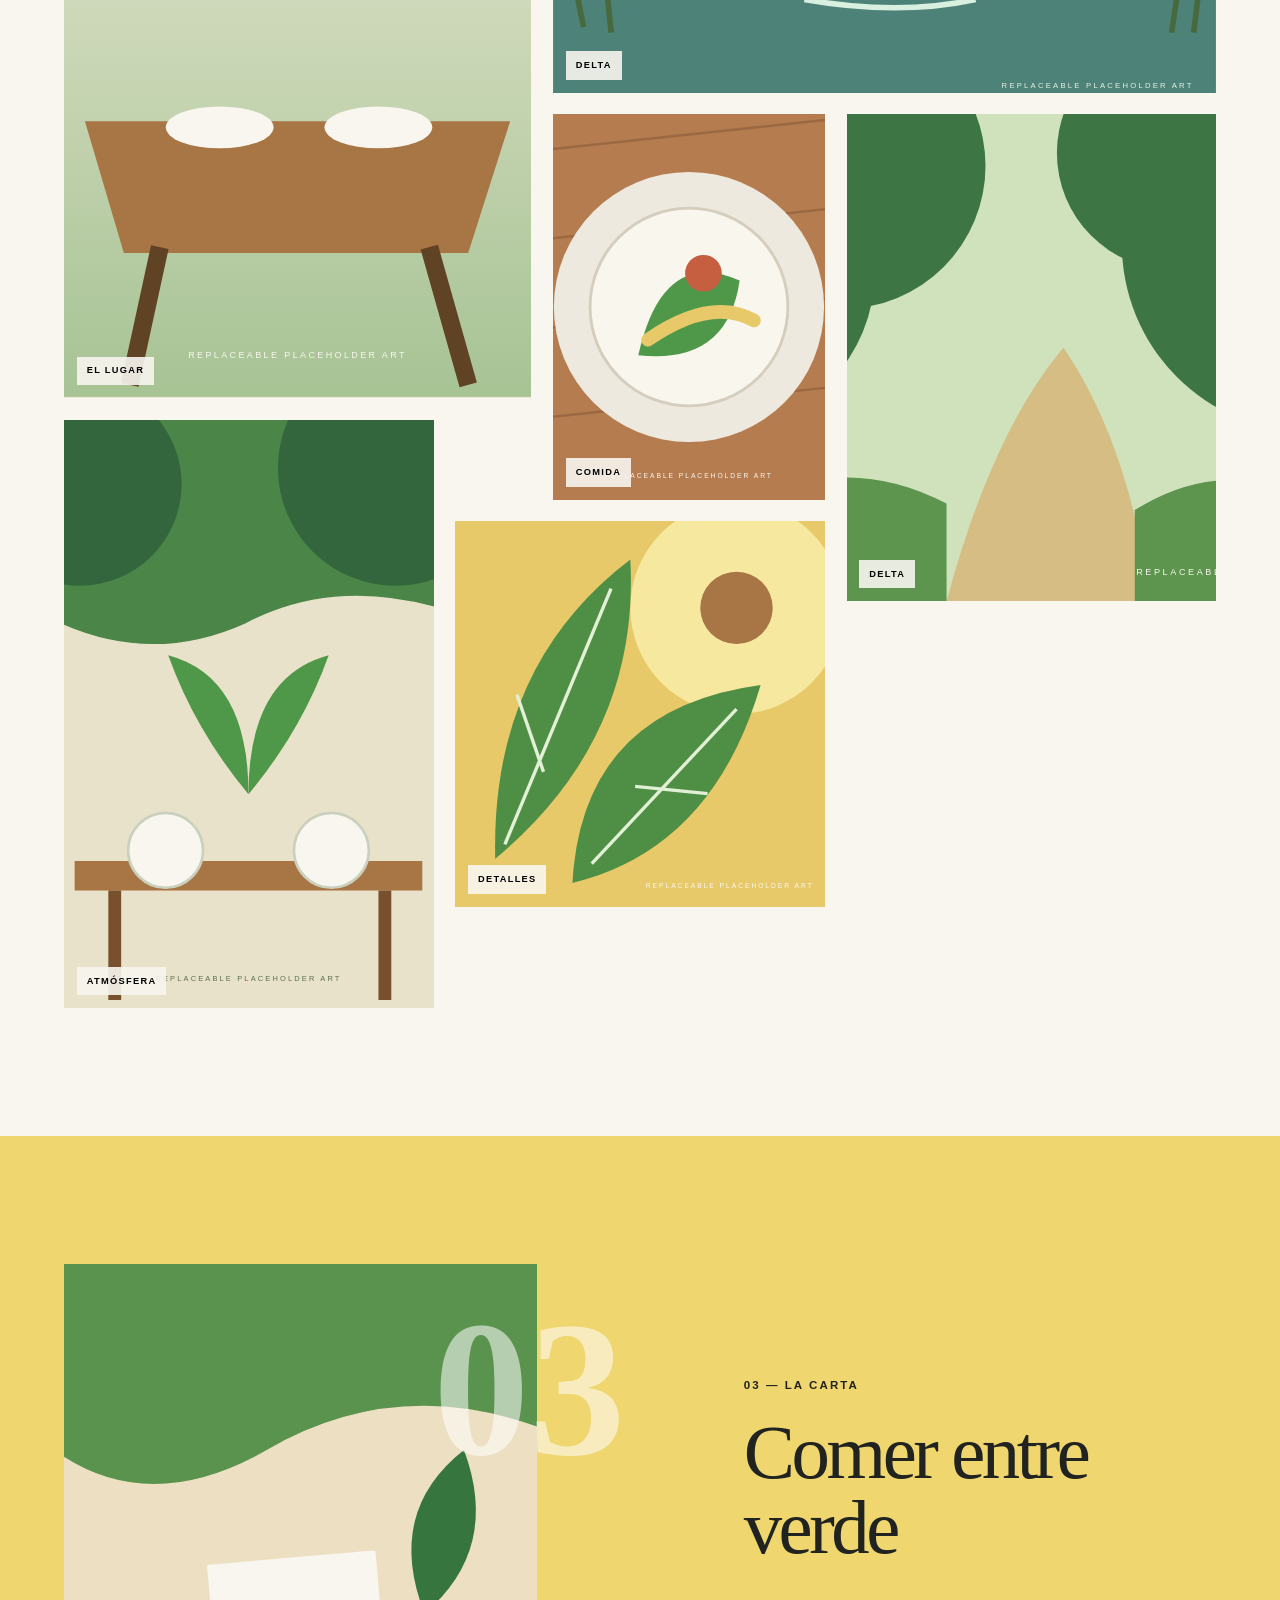
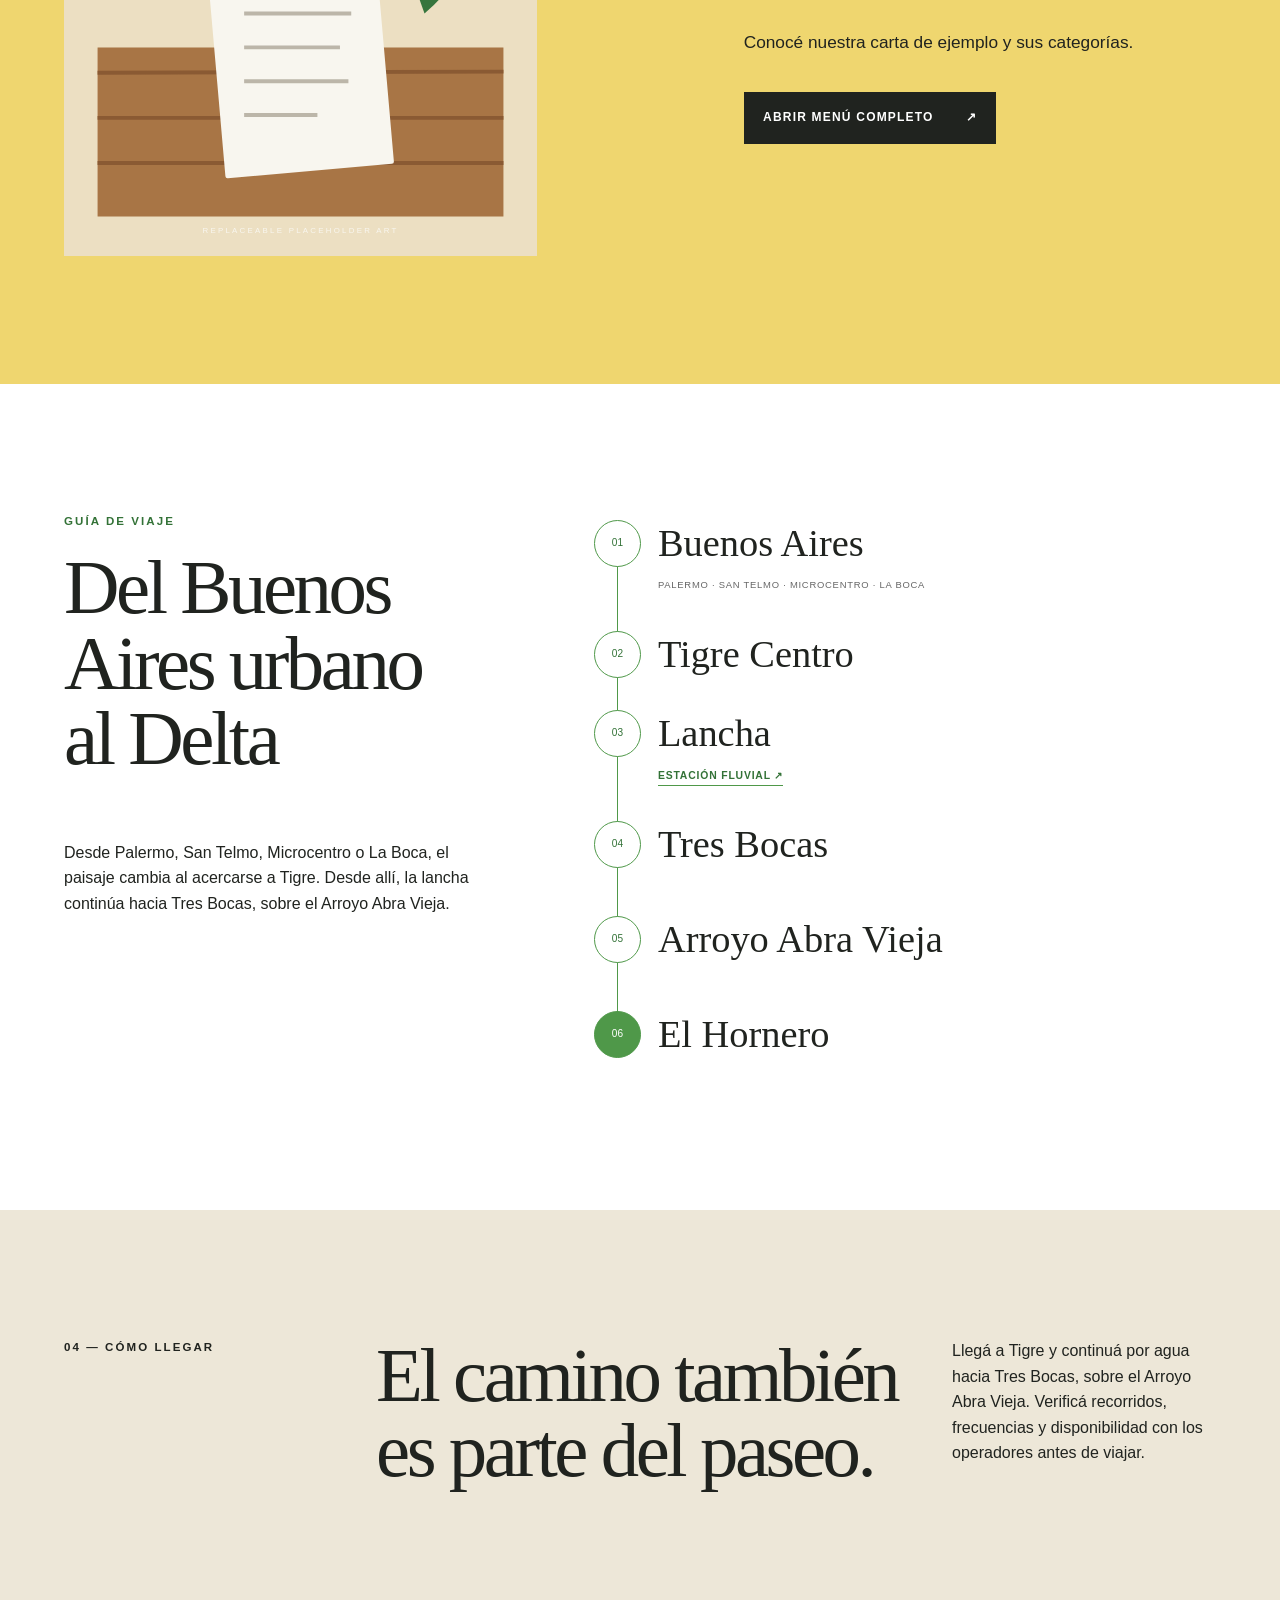
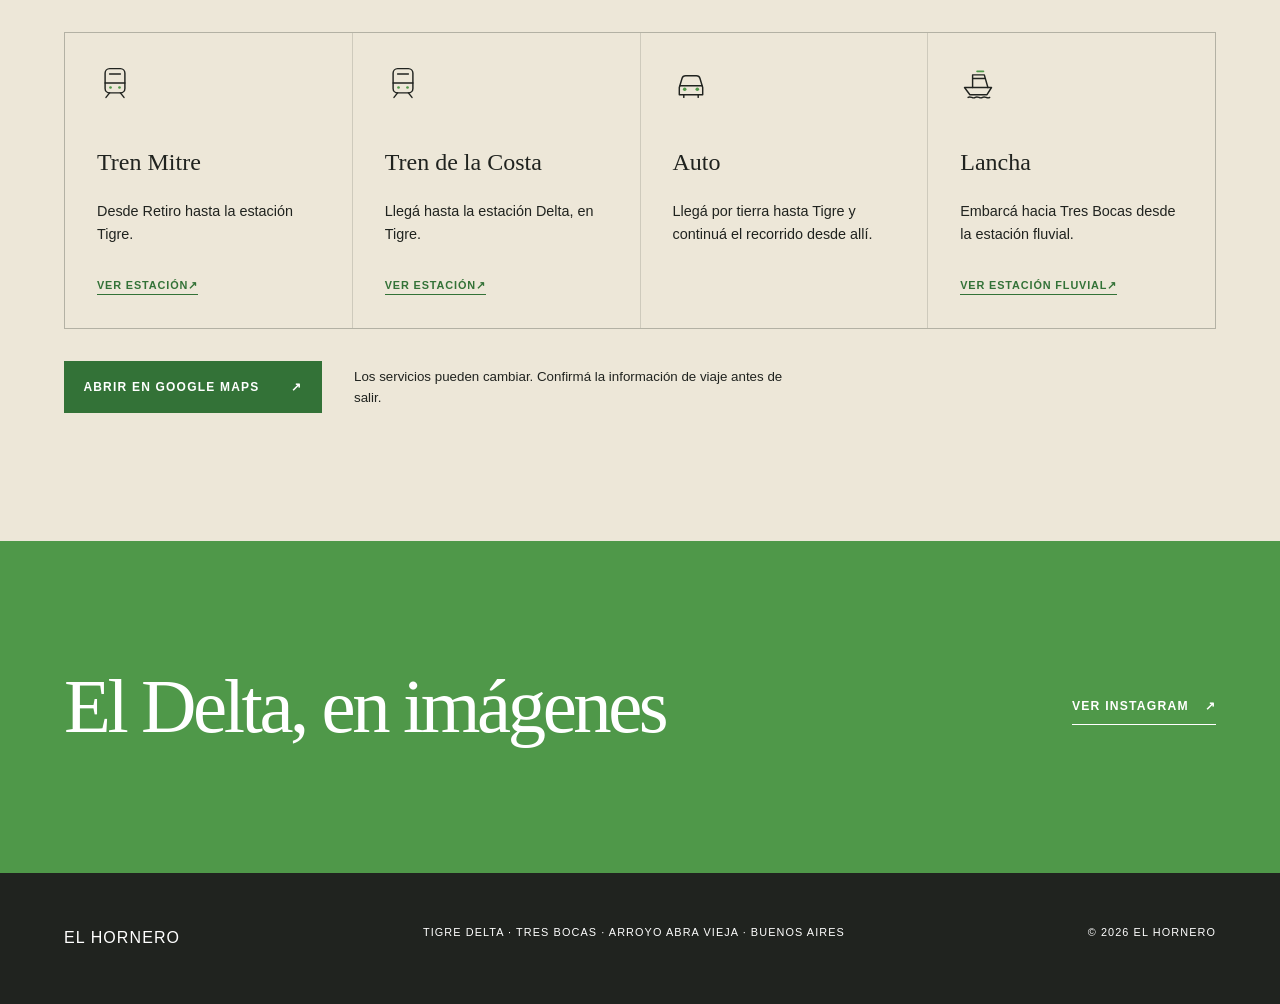
==== commit 3e2a6441: "hp text img" ====
--- a/index.html
+++ b/index.html
@@ -3,16 +3,16 @@
 <head>
   <meta charset="utf-8">
   <meta name="viewport" content="width=device-width, initial-scale=1">
-  <title>El Hornero | Restaurante en Tres Bocas, Tigre Delta</title>
-  <meta name="description" content="El Hornero, restaurante en Tres Bocas, Tigre Delta, Buenos Aires. Conocé la experiencia, la carta y cómo llegar.">
+  <title>El Hornero | Restaurante en Tigre Delta, Tres Bocas, Arroyo Abra Vieja</title>
+  <meta name="description" content="El Hornero, restaurante en Tigre Delta, Tres Bocas, Arroyo Abra Vieja, Buenos Aires. Conocé la experiencia, la carta y cómo llegar.">
   <meta name="theme-color" content="#f8f6ef">
   <meta property="og:type" content="website">
   <meta property="og:title" content="El Hornero · Tigre Delta">
-  <meta property="og:description" content="Restaurante en Tres Bocas, Tigre Delta, Buenos Aires.">
+  <meta property="og:description" content="Restaurante en Tigre Delta, Tres Bocas, Arroyo Abra Vieja, Buenos Aires.">
   <meta property="og:image" content="images/hero/el-hornero-delta.svg">
   <meta name="twitter:card" content="summary_large_image">
   <meta name="twitter:title" content="El Hornero · Tigre Delta">
-  <meta name="twitter:description" content="Restaurante en Tres Bocas, Tigre Delta, Buenos Aires.">
+  <meta name="twitter:description" content="Restaurante en Tigre Delta, Tres Bocas, Arroyo Abra Vieja, Buenos Aires.">
   <link id="canonical-link" rel="canonical" href="">
   <link rel="icon" href="favicon.svg" type="image/svg+xml">
   <link rel="stylesheet" href="css/styles.css">
@@ -23,7 +23,7 @@
 <body>
   <a class="skip-link" href="#main" data-i18n="skip">Saltar al contenido</a>
   <header class="site-header" id="site-header">
-    <a class="wordmark" href="#top" aria-label="El Hornero, inicio" data-i18n-aria="logoHome">EL HORNERO<span></span></a>
+    <a class="wordmark" href="#top" aria-label="El Hornero, inicio" data-i18n-aria="logoHome"><img src="images/logo_transparent.png" alt=""></a>
     <nav class="desktop-nav" aria-label="Navegación principal" data-i18n-aria="navLabel">
       <a class="nav-link active" href="#top" data-i18n="home">Inicio</a>
       <a class="nav-link" href="#experiencia" data-i18n="experience">Experiencia</a>
@@ -41,7 +41,7 @@
     </div>
     <nav class="mobile-nav" id="mobile-nav" aria-label="Navegación principal" data-i18n-aria="navLabel" hidden>
       <a href="#top" data-i18n="home">Inicio</a><a href="#experiencia" data-i18n="experience">Experiencia</a><a href="#carta" data-i18n="menu">Menú</a><a href="#galeria" data-i18n="gallery">Galería</a><a href="#llegar" data-i18n="directions">Cómo llegar</a>
-      <small>TRES BOCAS · TIGRE DELTA</small>
+      <small>TIGRE DELTA · TRES BOCAS · ARROYO ABRA VIEJA</small>
     </nav>
   </header>
 
@@ -50,7 +50,7 @@
       <img class="hero-image" src="images/hero/hero1.jpg" alt="Ilustración reemplazable de una mesa exterior bajo vegetación en el Delta" data-i18n-alt="altHero" width="1800" height="1200" fetchpriority="high">
       <div class="hero-wash"></div>
       <div class="hero-content">
-        <p class="eyebrow" data-i18n="heroKicker">Tres Bocas · Tigre Delta</p>
+        <p class="eyebrow" data-i18n="heroKicker">Tigre Delta · Tres Bocas · Arroyo Abra Vieja</p>
         <h1 id="hero-title">EL<br>HORNERO</h1>
         <p class="hero-line" data-i18n="heroLine">Una mesa entre el río y el verde.</p>
         <div class="hero-actions">
@@ -58,7 +58,7 @@
           <a class="text-link light" href="#llegar"><span data-i18n="getThere">Cómo llegar</span><span aria-hidden="true">↓</span></a>
         </div>
       </div>
-      <div class="hero-stamp" aria-hidden="true"><span>TRES BOCAS</span><span>DELTA</span></div>
+      <div class="hero-stamp" aria-hidden="true"><span>Arroyo Abra Vieja</span><span>360</span></div>
       <p class="hero-index" aria-hidden="true">FIELD NOTE / 001</p>
     </section>
 
@@ -133,7 +133,7 @@
     <section class="instagram-panel section-pad" hidden><h2 data-i18n="instagramTitle">El Delta, en imágenes</h2><a class="text-link instagram-link" href="#" target="_blank" rel="noopener"><span data-i18n="instagramCta">Ver Instagram</span><span aria-hidden="true">↗</span></a></section>
   </main>
 
-  <footer><a class="wordmark footer-mark" href="#top">EL HORNERO</a><p data-i18n="footerLine">Tres Bocas · Tigre Delta · Buenos Aires</p><p>© <span id="year"></span> EL HORNERO</p></footer>
+  <footer><a class="wordmark footer-mark" href="#top">EL HORNERO</a><p data-i18n="footerLine">Tigre Delta · Tres Bocas · Arroyo Abra Vieja · Buenos Aires</p><p>© <span id="year"></span> EL HORNERO</p></footer>
   <a class="whatsapp-button" href="#" target="_blank" rel="noopener" hidden aria-label="Abrir WhatsApp"><img src="assets/icons/whatsapp.svg" alt="" width="28" height="28"></a>
 
   <div class="lightbox" role="dialog" aria-modal="true" aria-label="Galería" data-i18n-aria="galleryDialog" hidden>
--- a/css/styles.css
+++ b/css/styles.css
@@ -1,4 +1,4 @@
-:root{--ivory:#f8f6ef;--sand:#ede7d8;--ink:#20231f;--green:#4f9849;--green-dark:#337237;--wood:#a87545;--sun:#efd66f;--white:#fff;--serif:Georgia,"Times New Roman",serif;--sans:"Segoe UI",Arial,sans-serif;--pad:clamp(1.25rem,5vw,5rem);--radius:2px}
+:root{--ivory:#f8f6ef;--sand:#ede7d8;--ink:#20231f;--green:#4f9849;--green-dark:#337237;--wood:#a87545;--sun:#efd66f;--white:#fff;--serif:Georgia,"Times New Roman",serif;--sans:"Segoe UI",Arial,sans-serif;--pad:clamp(1.25rem,5vw,5rem);--radius:2px;--header-height:clamp(4rem,5.4vw,5.125rem);--header-height-compact:clamp(3.75rem,4.5vw,4.25rem)}
 *{box-sizing:border-box}
 html{scroll-behavior:smooth}
 body{margin:0;background:var(--ivory);color:var(--ink);font-family:var(--sans);font-size:16px;line-height:1.6;overflow-x:hidden}
@@ -22,11 +22,12 @@
 .button-green{background:var(--green-dark);color:#fff}
 .text-link{display:inline-flex;align-items:center;gap:1rem;border-bottom:1px solid currentColor;padding:.5rem 0;font-size:.76rem;font-weight:600;letter-spacing:.1em;text-transform:uppercase}
 .text-link.light{color:#fff}
-.wordmark{display:inline-flex;align-items:center;gap:.55rem;font-size:.86rem;font-weight:600;letter-spacing:.18em;white-space:nowrap}
+.wordmark{display:inline-flex;align-items:center;white-space:nowrap; padding:.3em 0}
+.wordmark img{display:block;width:auto;height:clamp(3.5rem,7vw,5rem);max-width:245px;object-fit:contain}
 .wordmark span{width:8px;height:8px;border-radius:50%;background:var(--green)}
 
-.site-header{position:fixed;z-index:100;top:0;left:0;width:100%;height:82px;padding:0 var(--pad);display:grid;grid-template-columns:1fr auto 1fr;align-items:center;color:#fff;transition:height .3s,background .3s,color .3s,box-shadow .3s}
-.site-header.scrolled,.site-header.menu-visible{height:68px;background:rgba(248,246,239,.96);color:var(--ink);box-shadow:0 1px 0 rgba(32,35,31,.1);backdrop-filter:blur(12px)}
+.site-header{position:fixed;z-index:100;top:0;left:0;width:100%;min-height:var(--header-height);padding:0 var(--pad);display:grid;grid-template-columns:1fr auto 1fr;align-items:center;color:#fff;transition:min-height .3s,background .3s,color .3s,box-shadow .3s}
+.site-header.scrolled,.site-header.menu-visible{min-height:var(--header-height-compact);background:rgba(248,246,239,.96);color:var(--ink);box-shadow:0 1px 0 rgba(32,35,31,.1);backdrop-filter:blur(12px)}
 .desktop-nav{display:flex;gap:clamp(1.1rem,2.2vw,2.5rem);align-items:center}
 .nav-link{position:relative;padding:.75rem 0;font-size:.73rem;letter-spacing:.07em}
 .nav-link::after{content:"";position:absolute;bottom:.42rem;left:0;width:100%;height:2px;background:var(--green);transform:scaleX(0);transform-origin:right;transition:transform .25s}
@@ -39,7 +40,7 @@
 .nav-toggle span{display:block;width:22px;height:1.5px;margin:6px auto;background:currentColor;transition:transform .25s}
 .nav-toggle[aria-expanded=true] span:first-child{transform:translateY(3.75px) rotate(45deg)}
 .nav-toggle[aria-expanded=true] span:last-child{transform:translateY(-3.75px) rotate(-45deg)}
-.mobile-nav{position:fixed;z-index:-1;top:68px;left:0;width:100%;height:calc(100dvh - 68px);padding:3rem var(--pad);background:var(--ivory);color:var(--ink);flex-direction:column}
+.mobile-nav{position:fixed;z-index:-1;top:var(--header-height-compact);left:0;width:100%;height:calc(100dvh - var(--header-height-compact));padding:3rem var(--pad);background:var(--ivory);color:var(--ink);flex-direction:column}
 .mobile-nav:not([hidden]){display:flex}
 .mobile-nav a{padding:.35rem 0;font:500 clamp(1.7rem,6vw,2.75rem)/1.2 var(--serif);border-bottom:1px solid rgba(32,35,31,.12)}
 .mobile-nav small{margin-top:auto;color:var(--green-dark);letter-spacing:.15em}
@@ -142,7 +143,7 @@
 .noscript{position:fixed;z-index:500;bottom:0;left:0;width:100%;margin:0;padding:1rem;background:var(--sun);text-align:center}
 
 .menu-page{min-height:100vh}
-.menu-header{height:74px;padding:0 var(--pad);display:flex;align-items:center;justify-content:space-between;border-bottom:1px solid rgba(32,35,31,.12)}
+.menu-header{min-height:var(--header-height);padding:0 var(--pad);display:flex;align-items:center;justify-content:space-between;border-bottom:1px solid rgba(32,35,31,.12)}
 .digital-menu{width:min(1180px,100%);min-height:calc(100vh - 170px);margin:auto;padding:clamp(4rem,10vw,8rem) var(--pad);background:radial-gradient(circle at 88% 5%,rgba(79,152,73,.1) 0 9rem,transparent 9.1rem)}
 .digital-menu h1{margin:0;font:600 clamp(4.5rem,16vw,10rem)/.85 var(--serif);letter-spacing:-.06em}
 .menu-lead{font:500 clamp(1.3rem,3vw,2rem) var(--serif)}
@@ -169,13 +170,13 @@
   .transport-list{grid-template-columns:1fr 1fr}.journey{gap:4rem}
 }
 @media(max-width:700px){
-  :root{--pad:1.15rem}
+  :root{--pad:1.15rem;--header-height:clamp(4rem,14vw,4.5rem);--header-height-compact:var(--header-height)}
   body{font-size:15.5px}
   .section-pad{padding-top:4.75rem;padding-bottom:4.75rem}
   h2{font-size:clamp(2.55rem,12vw,4rem);line-height:1}
   .eyebrow{margin-bottom:1rem}
-  .site-header{height:64px;padding-top:env(safe-area-inset-top)}.site-header.scrolled,.site-header.menu-visible{height:64px}.header-tools{gap:.2rem}.language-switcher{gap:0}.lang-btn{min-width:38px;min-height:44px;font-size:.74rem}.nav-toggle{width:44px;height:44px}
-  .mobile-nav{top:64px;height:calc(100dvh - 64px);padding-top:2rem;padding-bottom:max(1.5rem,env(safe-area-inset-bottom));overflow-y:auto}
+  .site-header{padding-top:env(safe-area-inset-top)}.header-tools{gap:.2rem}.language-switcher{gap:0}.lang-btn{min-width:38px;min-height:44px;font-size:.74rem}.nav-toggle{width:44px;height:44px}
+  .mobile-nav{top:var(--header-height);height:calc(100dvh - var(--header-height));padding-top:2rem;padding-bottom:max(1.5rem,env(safe-area-inset-bottom));overflow-y:auto}
   .mobile-nav a{display:flex;align-items:center;min-height:58px;padding:.25rem 0;font-size:clamp(1.8rem,9vw,2.5rem)}
   .hero{min-height:100svh}.hero-content{width:100%;padding:7.5rem var(--pad) max(2rem,env(safe-area-inset-bottom))}.hero h1{font-size:clamp(3.6rem,17vw,6.4rem);line-height:.76}.hero-line{max-width:280px;margin:2rem 0 1.4rem}.hero-stamp{display:none}.hero-index{top:auto;bottom:2.4rem;right:1.1rem}
   .hero-actions{align-items:flex-start;flex-direction:column;gap:.65rem}.hero-actions .button{width:min(100%,320px)}.hero-actions .text-link{min-height:44px}
@@ -190,14 +191,14 @@
   .transport-list{grid-template-columns:1fr;margin-top:2.5rem}.transport-list article{min-height:0;padding:1.5rem}.transport-list img{width:32px;height:32px;margin-bottom:1.25rem}.transport-list h3{margin-bottom:.45rem}.transport-list p{margin-bottom:.5rem}.place-map-link{align-items:center;min-height:44px;margin-top:.25rem}.map-cta{align-items:flex-start;flex-direction:column;gap:1rem}.map-cta .button{width:100%}
   .instagram-panel{align-items:flex-start;flex-direction:column}
   footer{align-items:flex-start;flex-direction:column;padding-top:2.5rem;padding-bottom:calc(2.5rem + env(safe-area-inset-bottom))}
-  .menu-header{position:sticky;z-index:80;top:0;height:64px;padding-top:env(safe-area-inset-top);background:rgba(248,246,239,.95);backdrop-filter:blur(12px)}
+  .menu-header{position:sticky;z-index:80;top:0;min-height:var(--header-height);padding-top:env(safe-area-inset-top);background:rgba(248,246,239,.95);backdrop-filter:blur(12px)}
   .digital-menu{padding-top:3rem;padding-bottom:5rem;background:radial-gradient(circle at 112% 2%,rgba(79,152,73,.1) 0 7rem,transparent 7.1rem)}.digital-menu h1{font-size:clamp(4.5rem,22vw,6rem)}.menu-lead{margin-bottom:0}.menu-page-rule{margin-top:2rem}.menu-page-rule span:last-child{display:none}.menu-sections{grid-template-columns:1fr;gap:3.5rem;margin:3.5rem 0}.menu-category-header{grid-template-columns:34px 1fr;gap:.6rem;padding:1.15rem 0 1.4rem}.menu-category h2{font-size:2.35rem}.menu-item{padding:1.05rem 0}.menu-item h3{font-size:1.2rem}.menu-item p{font-size:.84rem;line-height:1.5}.menu-config-note{line-height:1.55}
   .whatsapp-button{right:max(1rem,env(safe-area-inset-right));bottom:max(1rem,env(safe-area-inset-bottom));width:52px;height:52px}.whatsapp-button img{width:27px;height:27px}
   .lightbox{display:block;padding:4rem 1rem 5rem}.lightbox figure{height:calc(100dvh - 9rem)}.lightbox figure img{max-height:calc(100dvh - 12rem)}.lightbox figcaption{gap:1rem}.lightbox-nav{position:absolute;bottom:max(1rem,env(safe-area-inset-bottom));width:48px;height:48px;border:1px solid rgba(255,255,255,.25);border-radius:50%}.lightbox-nav.prev{left:1rem}.lightbox-nav.next{right:1rem}.lightbox-close{top:max(.5rem,env(safe-area-inset-top));right:.5rem}.lightbox-caption{max-width:75%}
 }
 @media(max-width:390px){
   :root{--pad:1rem}
-  .wordmark{font-size:.72rem;letter-spacing:.14em}.header-tools{gap:0}.lang-btn{min-width:34px;font-size:.68rem}.nav-toggle{width:40px}
+  .wordmark img{height:54px;max-width:128px}.header-tools{gap:0}.lang-btn{min-width:34px;font-size:.68rem}.nav-toggle{width:40px}
   .hero h1{font-size:16.5vw}.hero-index{display:none}
   .journal-grid{grid-auto-rows:122px}
   .photo-label{max-width:150px}
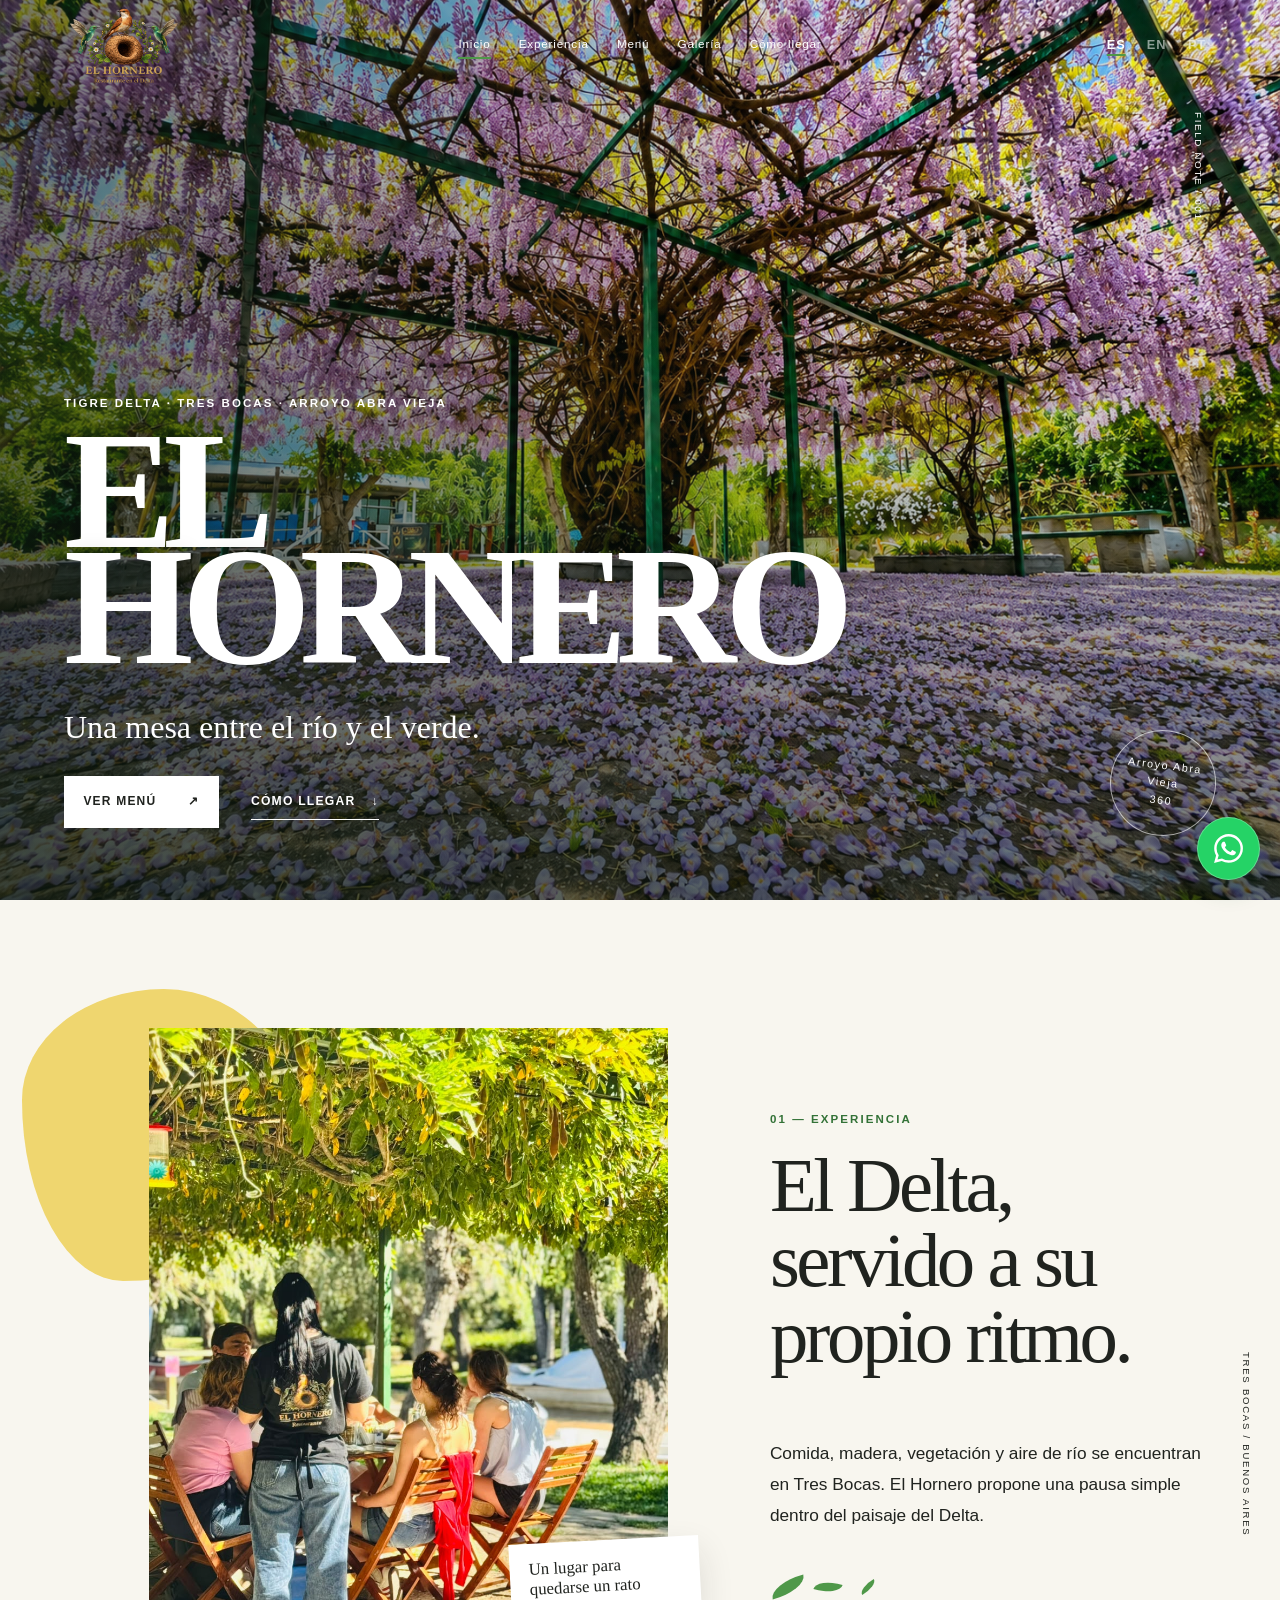
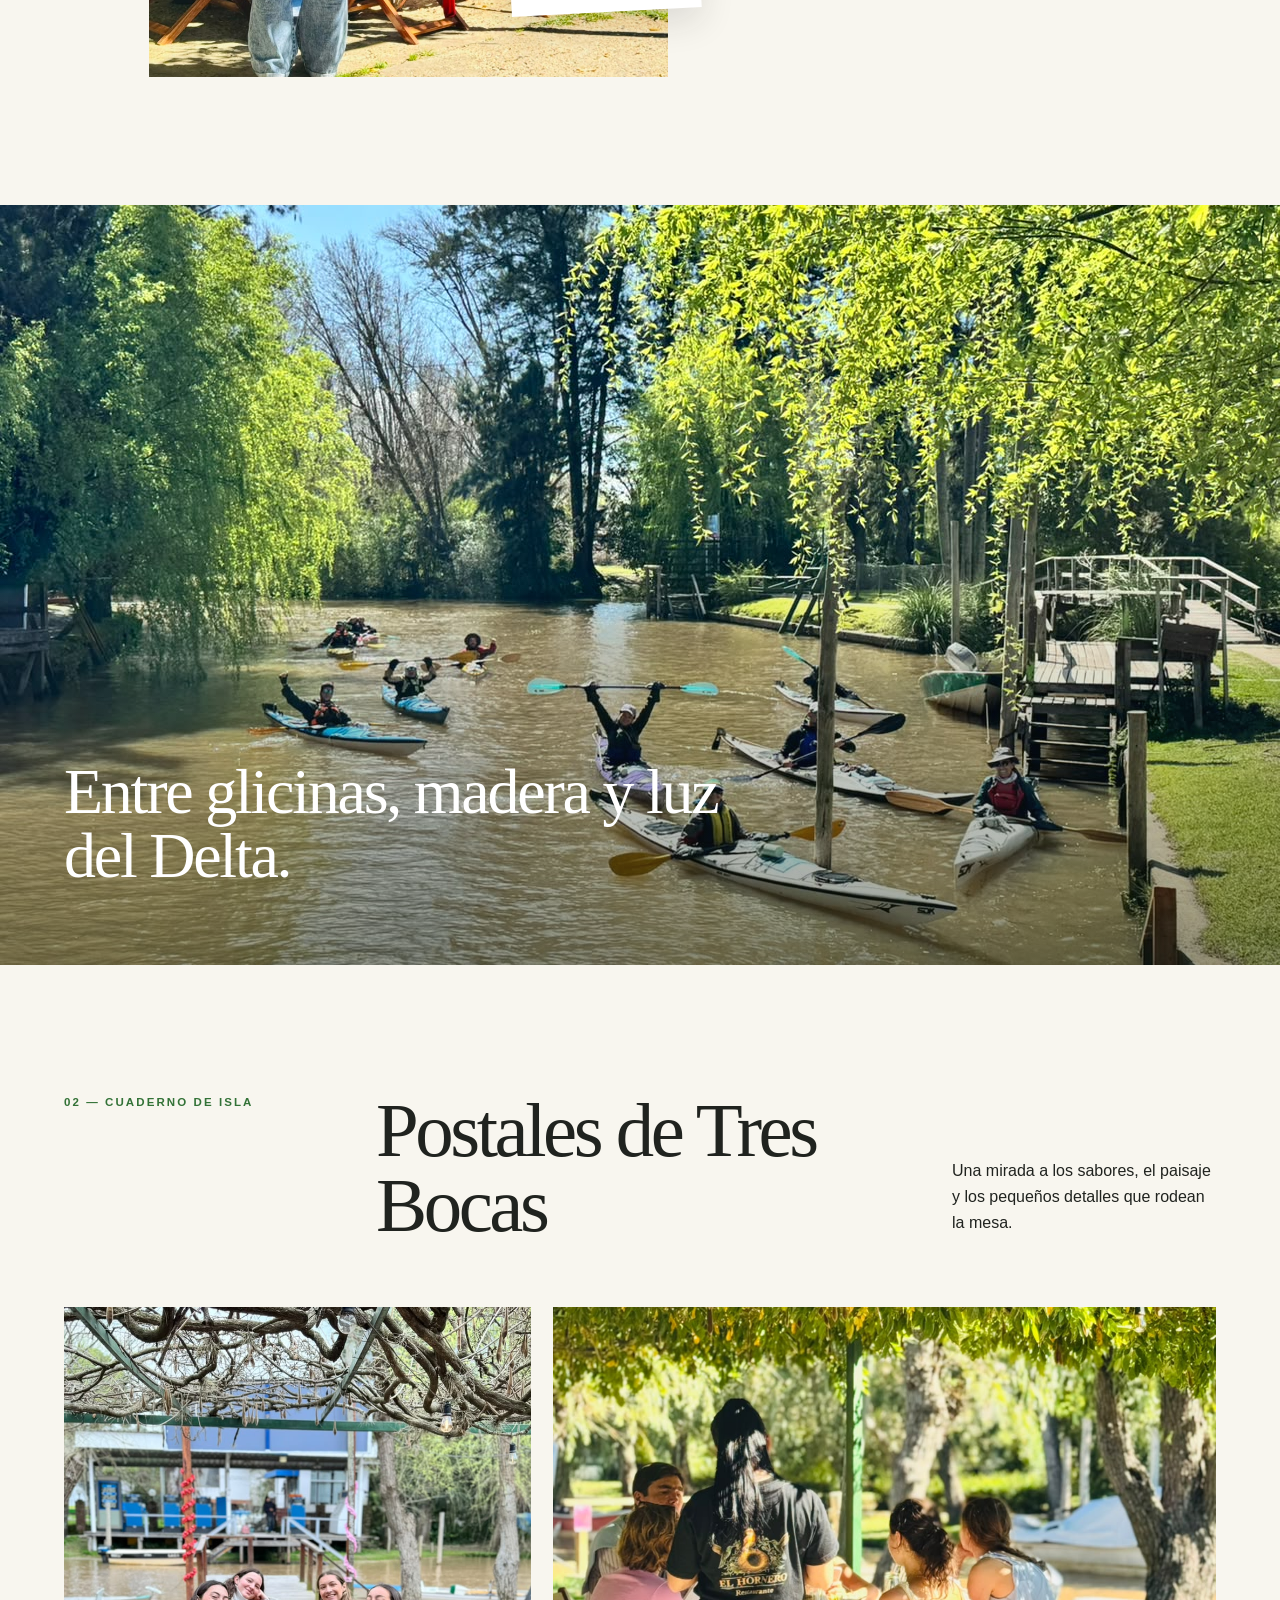
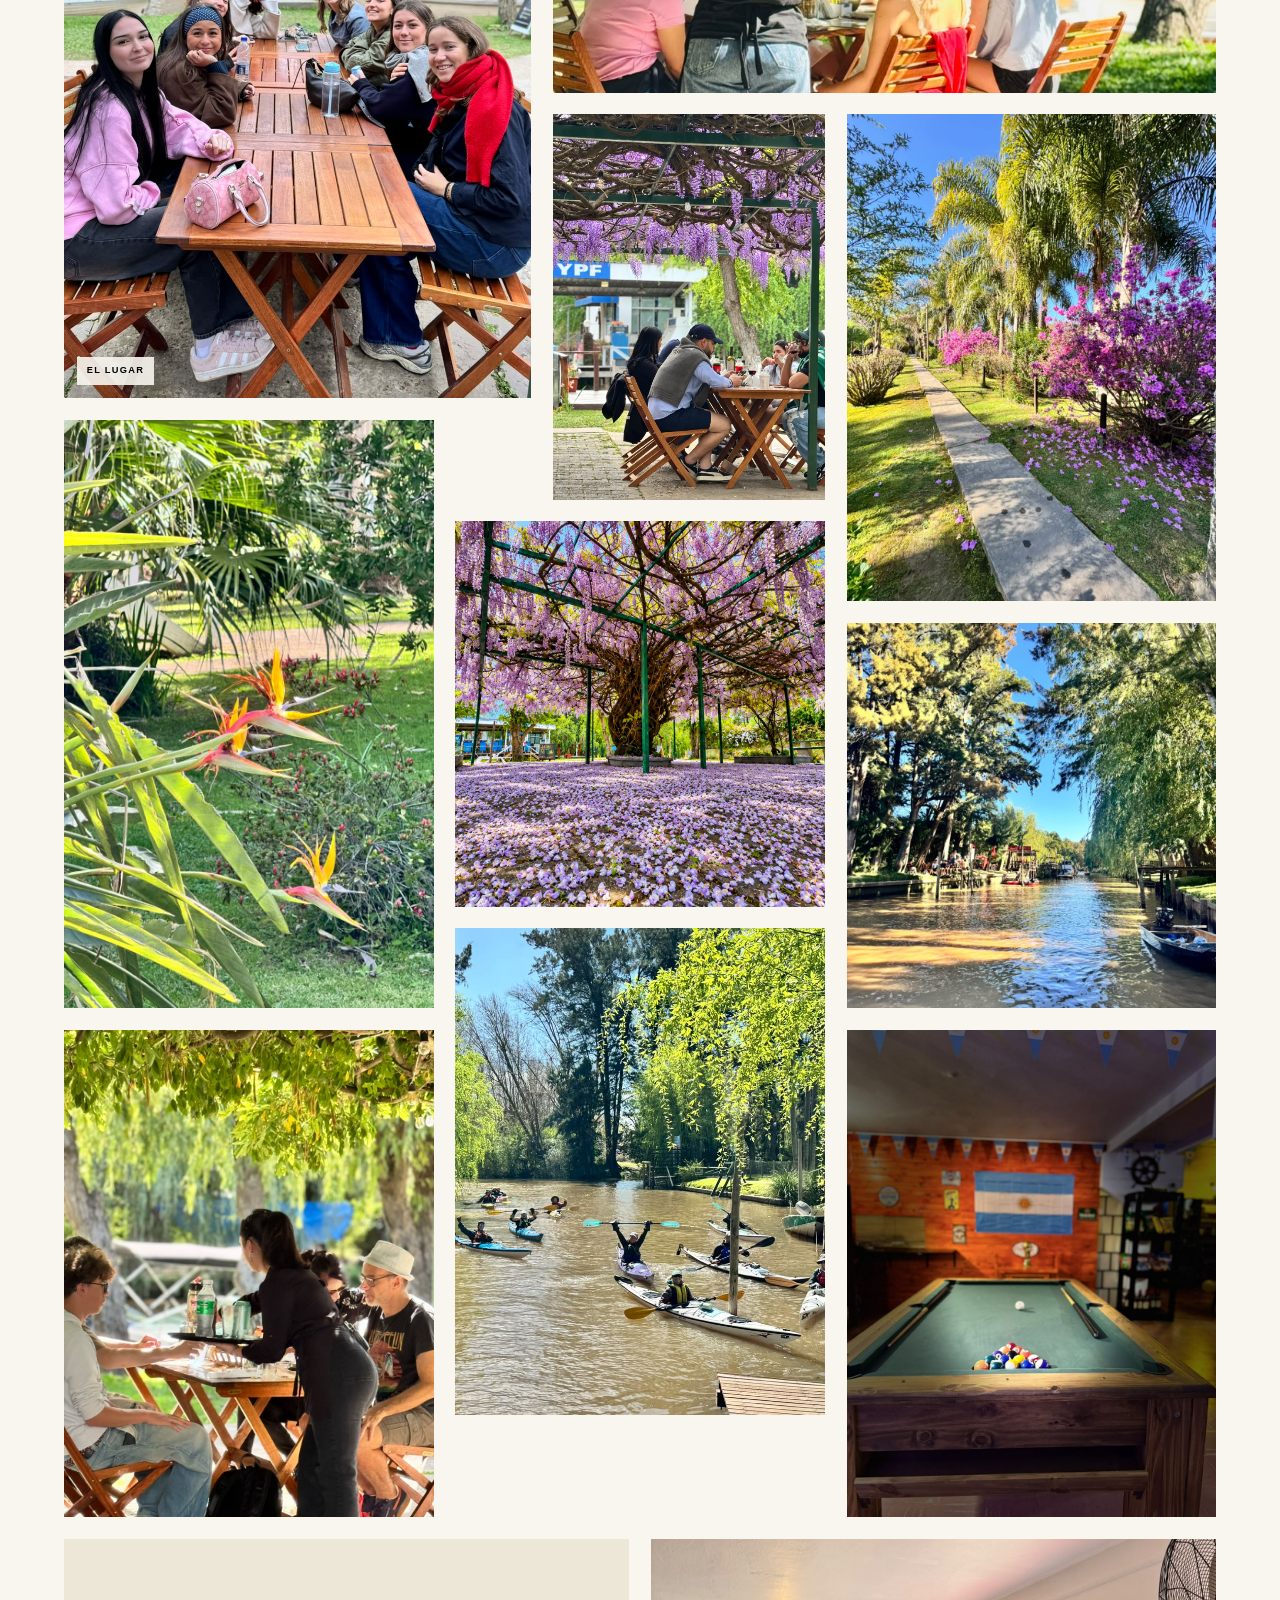
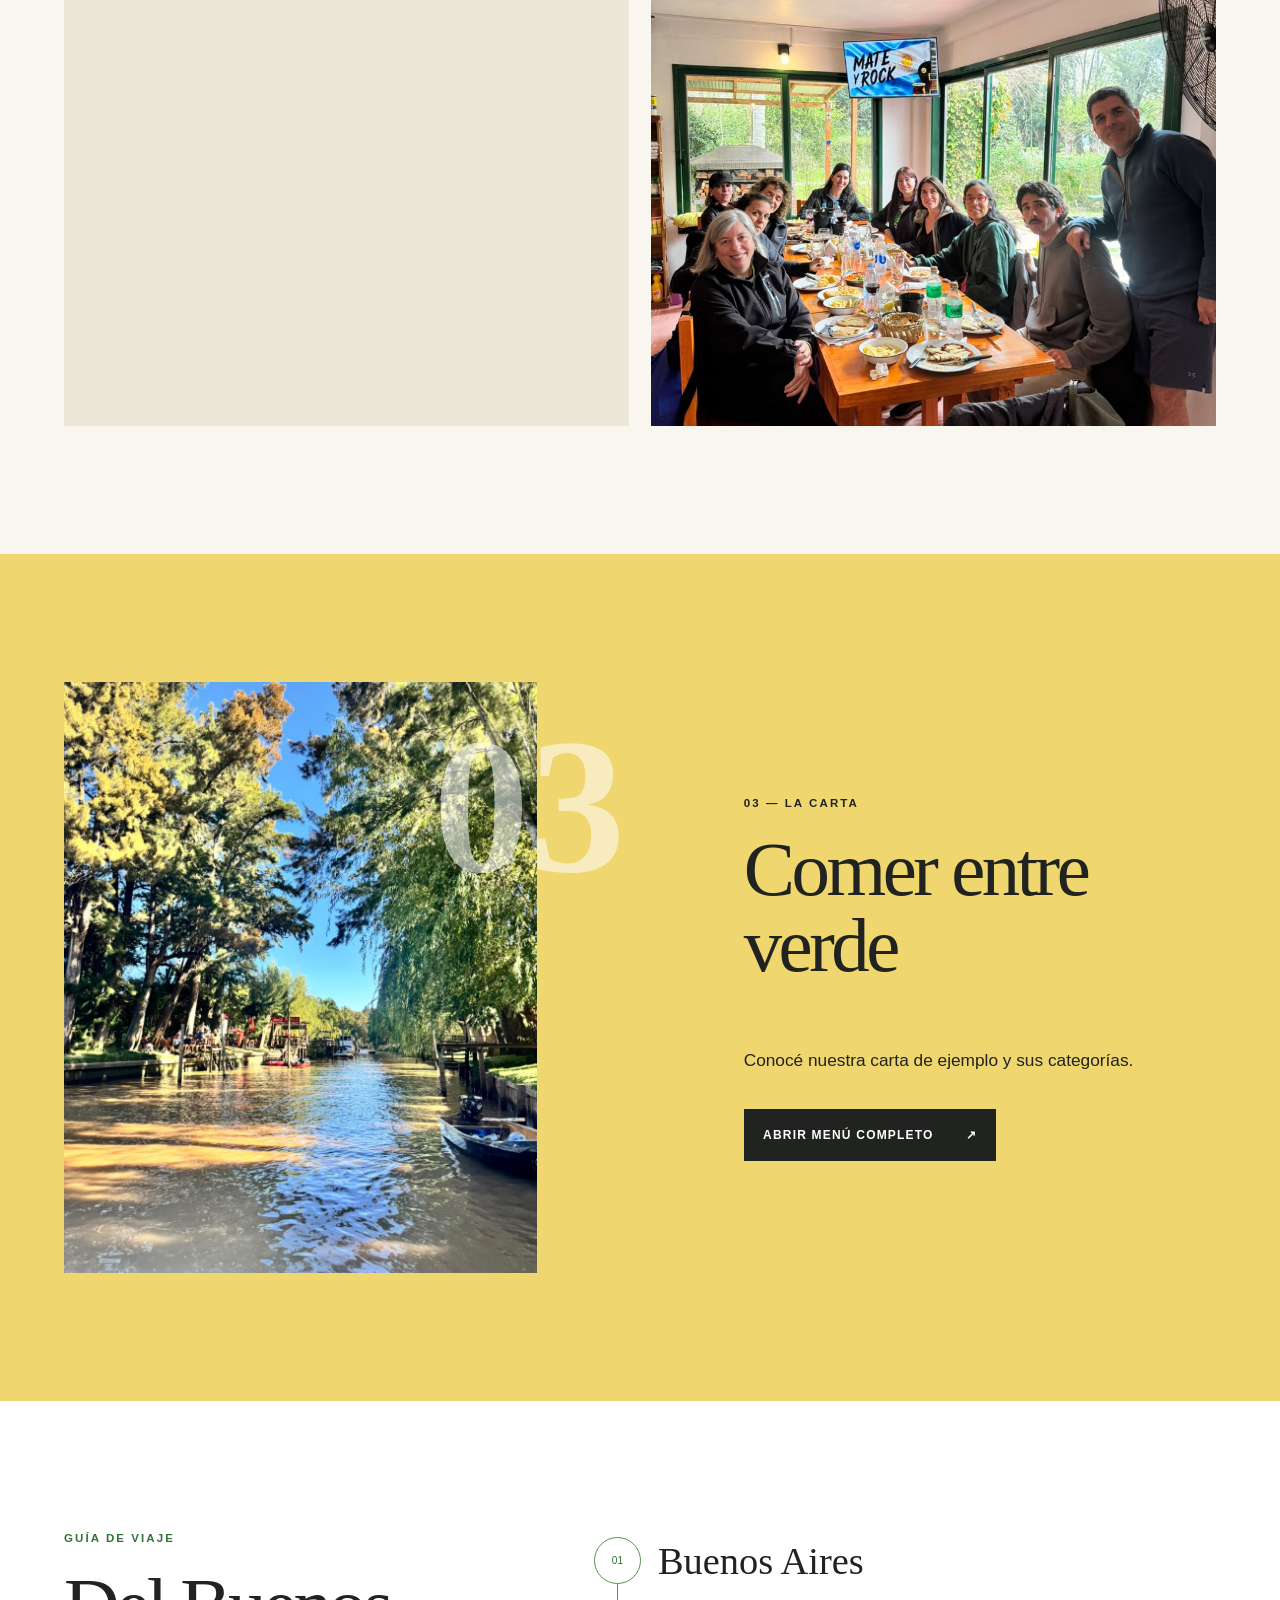
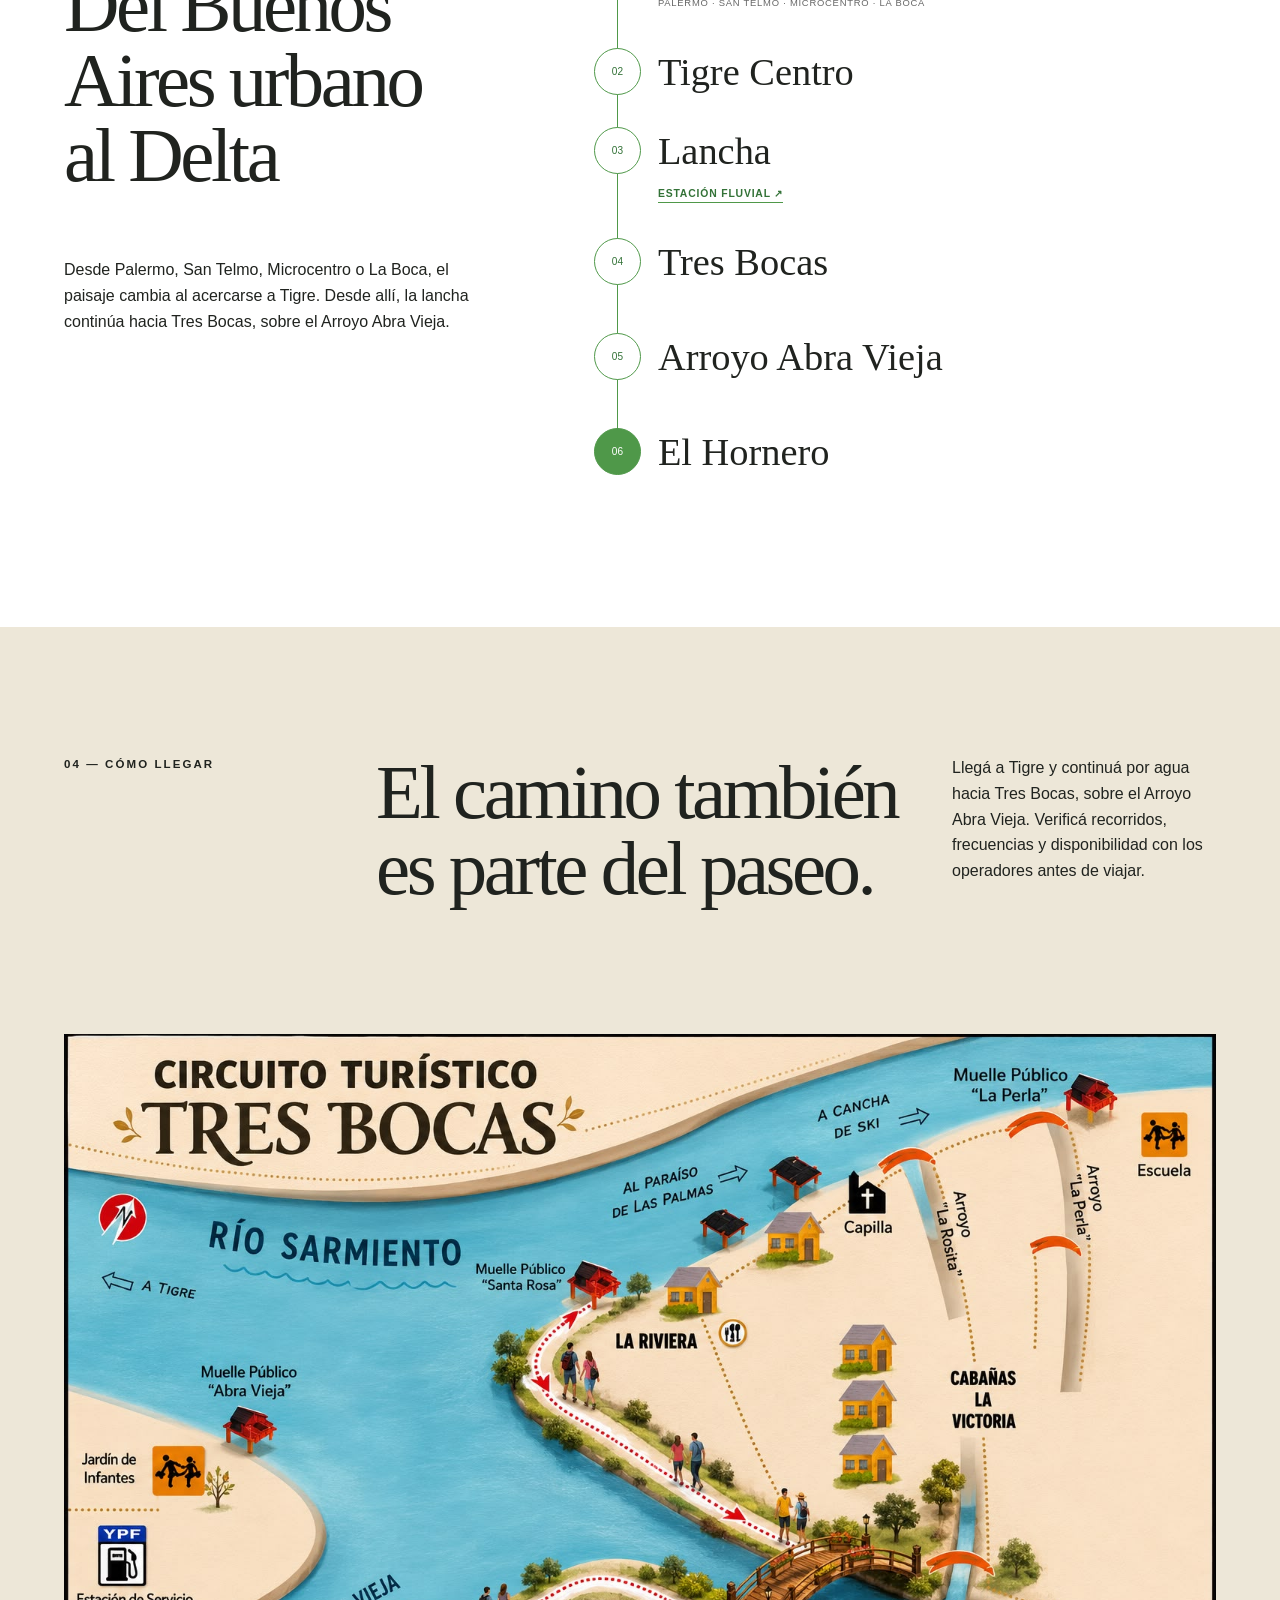
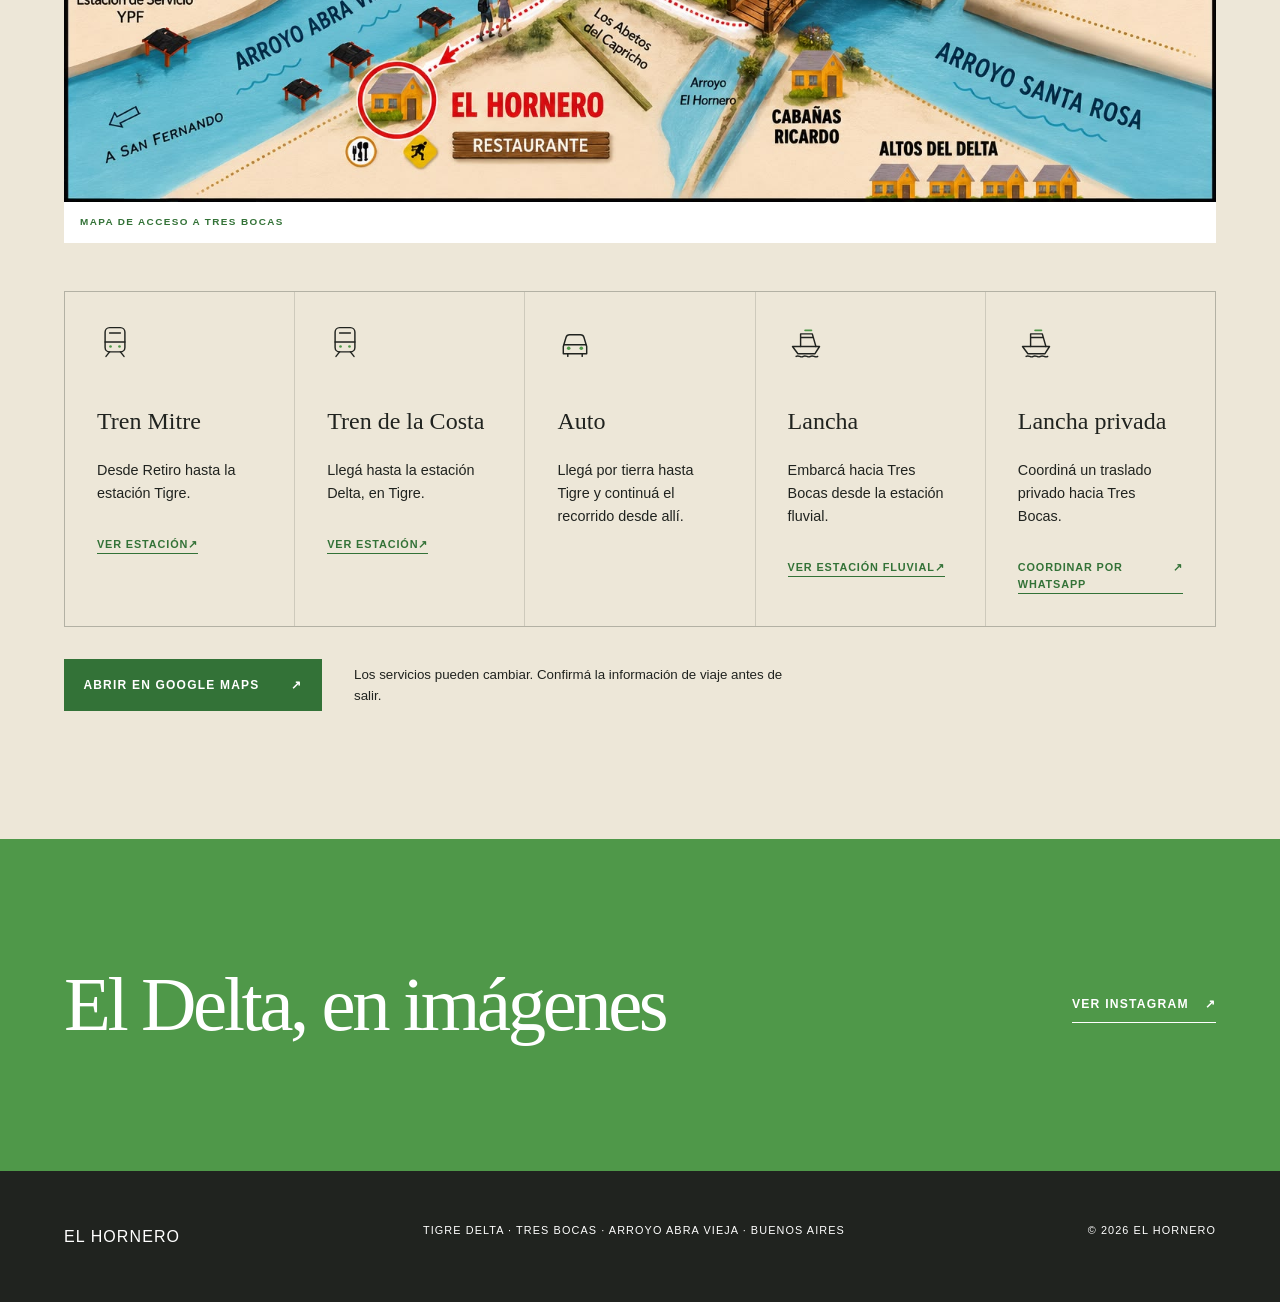
==== commit 1df6e3db: "imagenes, ajuste css, contenido nuevo" ====
--- a/index.html
+++ b/index.html
@@ -17,8 +17,8 @@
   <link rel="icon" href="favicon.svg" type="image/svg+xml">
   <link rel="stylesheet" href="css/styles.css">
   <script src="js/config.js" defer></script>
-  <script src="js/translations.js" defer></script>
-  <script src="js/main.js" defer></script>
+  <script src="js/translations.js?v=2" defer></script>
+  <script src="js/main.js?v=4" defer></script>
 </head>
 <body>
   <a class="skip-link" href="#main" data-i18n="skip">Saltar al contenido</a>
@@ -47,7 +47,7 @@
 
   <main id="main">
     <section class="hero" id="top" aria-labelledby="hero-title">
-      <img class="hero-image" src="images/hero/hero1.jpg" alt="Ilustración reemplazable de una mesa exterior bajo vegetación en el Delta" data-i18n-alt="altHero" width="1800" height="1200" fetchpriority="high">
+      <img class="hero-image" src="images/el-hornero-delta-mesa-exterior.png" alt="Mesa exterior de El Hornero entre la vegetación del Delta de Tigre" data-i18n-alt="altHero" width="1800" height="1200" fetchpriority="high">
       <div class="hero-wash"></div>
       <div class="hero-content">
         <p class="eyebrow" data-i18n="heroKicker">Tigre Delta · Tres Bocas · Arroyo Abra Vieja</p>
@@ -64,7 +64,7 @@
 
     <section class="experience section-pad" id="experiencia" aria-labelledby="experience-title">
       <div class="experience-visual reveal">
-        <img src="images/gallery/banner1.webp" alt="Ilustración reemplazable de una mesa de madera entre glicinas" data-i18n-alt="altTable" width="900" height="1150" loading="lazy" decoding="async">
+        <img src="images/el-hornero-delta-espacio-exterior.jpeg" alt="Espacio exterior de El Hornero junto al río en el Delta" data-i18n-alt="altTable" width="900" height="1150" loading="lazy" decoding="async">
         <span class="photo-label" data-i18n="expNote">Un lugar para quedarse un rato</span>
       </div>
       <div class="experience-copy reveal">
@@ -77,28 +77,34 @@
     </section>
 
     <section class="image-break reveal" aria-label="Paisaje del Delta" data-i18n-aria="deltaLandscape">
-      <img src="images/gallery/luz-glicinas.svg" alt="Ilustración reemplazable de luz filtrándose entre glicinas" data-i18n-alt="altLight" width="1800" height="950" loading="lazy" decoding="async">
+      <img src="images/el-hornero-delta-glicinas-luz.jpeg" alt="Luz entre glicinas, madera y vegetación del Delta" data-i18n-alt="altLight" width="1800" height="950" loading="lazy" decoding="async">
       <p data-i18n="breakPhrase">Entre glicinas, madera y luz del Delta.</p>
     </section>
 
     <section class="gallery-section section-pad" id="galeria" aria-labelledby="gallery-title">
       <header class="section-heading reveal">
-        <p class="eyebrow green" data-i18n="galleryEyebrow">02 — Cuaderno de campo</p>
+        <p class="eyebrow green" data-i18n="galleryEyebrow">02 — Cuaderno de isla</p>
         <h2 id="gallery-title" data-i18n="galleryTitle">Postales de Tres Bocas</h2>
         <p data-i18n="galleryIntro">Una mirada a los sabores, el paisaje y los pequeños detalles que rodean la mesa.</p>
       </header>
       <div class="journal-grid">
-        <button class="gallery-item tall reveal" type="button" data-index="0"><img src="images/gallery/mesa-glicinas.svg" alt="Ilustración reemplazable de una mesa de madera entre glicinas" data-i18n-alt="altTable" width="900" height="1150" loading="lazy" decoding="async"><span data-i18n="catPlace">El lugar</span></button>
-        <button class="gallery-item wide reveal" type="button" data-index="1"><img src="images/gallery/rio-lancha.svg" alt="Ilustración reemplazable del río y una lancha entre juncos" data-i18n-alt="altRiver" width="1200" height="760" loading="lazy" decoding="async"><span data-i18n="catDelta">Delta</span></button>
-        <button class="gallery-item small reveal" type="button" data-index="2"><img src="images/gallery/plato-ceramica.svg" alt="Ilustración reemplazable de una presentación de comida sobre cerámica" data-i18n-alt="altFood" width="800" height="800" loading="lazy" decoding="async"><span data-i18n="catFood">Comida</span></button>
-        <button class="gallery-item landscape reveal" type="button" data-index="3"><img src="images/gallery/sendero-tres-bocas.svg" alt="Ilustración reemplazable de un sendero de Tres Bocas entre vegetación" data-i18n-alt="altPath" width="1100" height="750" loading="lazy" decoding="async"><span data-i18n="catDelta">Delta</span></button>
-        <button class="gallery-item portrait reveal" type="button" data-index="4"><img src="images/gallery/terraza-verde.svg" alt="Ilustración reemplazable de mesas al aire libre bajo árboles" data-i18n-alt="altTerrace" width="850" height="1100" loading="lazy" decoding="async"><span data-i18n="catAtmosphere">Atmósfera</span></button>
-        <button class="gallery-item detail reveal" type="button" data-index="5"><img src="images/gallery/detalles-naturales.svg" alt="Ilustración reemplazable de texturas de madera, hojas y luz" data-i18n-alt="altDetail" width="800" height="800" loading="lazy" decoding="async"><span data-i18n="catDetails">Detalles</span></button>
+        <button class="gallery-item tall reveal" type="button" data-index="0"><img src="images/el-hornero-delta-galeria-01.jpeg" alt="Fotografía de El Hornero, restaurante en el Delta de Tigre" data-i18n-alt="altGalleryPhoto" width="900" height="1150" loading="lazy" decoding="async"><span data-i18n="catPlace">El lugar</span></button>
+        <button class="gallery-item wide reveal" type="button" data-index="1"><img src="images/el-hornero-delta-galeria-03.jpeg" alt="Fotografía de El Hornero, restaurante en el Delta de Tigre" data-i18n-alt="altGalleryPhoto" width="1200" height="760" loading="lazy" decoding="async"></button>
+        <button class="gallery-item small reveal" type="button" data-index="2"><img src="images/el-hornero-delta-galeria-04.jpeg" alt="Fotografía de El Hornero, restaurante en el Delta de Tigre" data-i18n-alt="altGalleryPhoto" width="800" height="800" loading="lazy" decoding="async"></button>
+        <button class="gallery-item landscape reveal" type="button" data-index="3"><img src="images/el-hornero-delta-galeria-05.jpeg" alt="Fotografía de El Hornero, restaurante en el Delta de Tigre" data-i18n-alt="altGalleryPhoto" width="1100" height="750" loading="lazy" decoding="async"></button>
+        <button class="gallery-item portrait reveal" type="button" data-index="4"><img src="images/el-hornero-delta-galeria-06.jpeg" alt="Fotografía de El Hornero, restaurante en el Delta de Tigre" data-i18n-alt="altGalleryPhoto" width="850" height="1100" loading="lazy" decoding="async"></button>
+        <button class="gallery-item detail reveal" type="button" data-index="5"><img src="images/el-hornero-delta-galeria-07.jpeg" alt="Fotografía de El Hornero, restaurante en el Delta de Tigre" data-i18n-alt="altGalleryPhoto" width="800" height="800" loading="lazy" decoding="async"></button>
+        <button class="gallery-item extra-one reveal" type="button" data-index="6"><img src="images/el-hornero-delta-espacio-exterior.jpeg" alt="Fotografía de El Hornero, restaurante en el Delta de Tigre" data-i18n-alt="altGalleryPhoto" width="900" height="900" loading="lazy" decoding="async"></button>
+        <button class="gallery-item extra-two reveal" type="button" data-index="7"><img src="images/el-hornero-delta-galeria-08.jpeg" alt="Fotografía de El Hornero, restaurante en el Delta de Tigre" data-i18n-alt="altGalleryPhoto" width="900" height="900" loading="lazy" decoding="async"></button>
+        <button class="gallery-item extra-three reveal" type="button" data-index="8"><img src="images/el-hornero-delta-galeria-09.jpeg" alt="Fotografía de El Hornero, restaurante en el Delta de Tigre" data-i18n-alt="altGalleryPhoto" width="900" height="900" loading="lazy" decoding="async"></button>
+        <button class="gallery-item extra-four reveal" type="button" data-index="9"><img src="images/el-hornero-delta-galeria-01.jpeg" alt="Fotografía de El Hornero, restaurante en el Delta de Tigre" data-i18n-alt="altGalleryPhoto" width="900" height="900" loading="lazy" decoding="async"></button>
+        <button class="gallery-item extra-five reveal" type="button" data-index="10"><img src="images/el-hornero-delta-mesa-exterior.png" alt="Fotografía de El Hornero, restaurante en el Delta de Tigre" data-i18n-alt="altGalleryPhoto" width="1200" height="760" loading="lazy" decoding="async"></button>
+        <button class="gallery-item extra-six reveal" type="button" data-index="11"><img src="images/el-hornero-delta-galeria-03.jpeg" alt="Fotografía de El Hornero, restaurante en el Delta de Tigre" data-i18n-alt="altGalleryPhoto" width="1200" height="760" loading="lazy" decoding="async"></button>
       </div>
     </section>
 
     <section class="menu-preview section-pad" id="carta" aria-labelledby="menu-title">
-      <div class="menu-art reveal"><img src="images/menu/mesa-carta.svg" alt="Ilustración reemplazable de una mesa preparada junto a hojas verdes" data-i18n-alt="altMenu" width="900" height="1050" loading="lazy" decoding="async"><span aria-hidden="true">03</span></div>
+      <div class="menu-art reveal"><img src="images/el-hornero-delta-galeria-08.jpeg" alt="Plato de la carta de El Hornero en el Delta" data-i18n-alt="altMenu" width="900" height="1050" loading="lazy" decoding="async"><span aria-hidden="true">03</span></div>
       <div class="menu-copy reveal">
         <p class="eyebrow" data-i18n="menuEyebrow">03 — La carta</p>
         <h2 id="menu-title" data-i18n="menuTitle">Comer entre verde</h2>
@@ -121,11 +127,13 @@
 
     <section class="directions section-pad" id="llegar" aria-labelledby="directions-title">
       <header class="directions-head reveal"><p class="eyebrow" data-i18n="directionsEyebrow">04 — Cómo llegar</p><h2 id="directions-title" data-i18n="directionsTitle">El camino también es parte del paseo.</h2><p data-i18n="directionsBody">Llegá a Tigre y continuá por agua hacia Tres Bocas. Verificá recorridos, frecuencias y disponibilidad con los operadores antes de viajar.</p></header>
+      <figure class="route-map reveal"><img src="images/mapa-tres-bocas.jpeg" alt="Mapa de acceso a Tres Bocas y El Hornero desde Tigre" data-i18n-alt="altRouteMap" loading="lazy" decoding="async"><figcaption data-i18n="routeMapCaption">Mapa de acceso a Tres Bocas</figcaption></figure>
       <div class="transport-list">
         <article class="reveal"><img src="assets/icons/train.svg" alt="" width="36" height="36"><h3 data-i18n="mitre">Tren Mitre</h3><p data-i18n="mitreDesc">Desde Retiro hasta la estación Tigre.</p><a class="place-map-link" href="#" data-map-key="mitreStation" target="_blank" rel="noopener"><span data-i18n="viewStation">Ver estación</span><span aria-hidden="true"> ↗</span></a></article>
         <article class="reveal"><img src="assets/icons/train.svg" alt="" width="36" height="36"><h3 data-i18n="coast">Tren de la Costa</h3><p data-i18n="coastDesc">Llegá hasta la estación Delta, en Tigre.</p><a class="place-map-link" href="#" data-map-key="coastStation" target="_blank" rel="noopener"><span data-i18n="viewStation">Ver estación</span><span aria-hidden="true"> ↗</span></a></article>
         <article class="reveal"><img src="assets/icons/car.svg" alt="" width="36" height="36"><h3 data-i18n="car">Auto</h3><p data-i18n="carDesc">Llegá por tierra hasta Tigre y continuá el recorrido desde allí.</p></article>
         <article class="reveal"><img src="assets/icons/boat.svg" alt="" width="36" height="36"><h3 data-i18n="boatOption">Lancha</h3><p data-i18n="boatDesc">Embarcá hacia Tres Bocas desde la estación fluvial.</p><a class="place-map-link" href="#" data-map-key="riverStation" target="_blank" rel="noopener"><span data-i18n="viewRiverStation">Ver estación fluvial</span><span aria-hidden="true"> ↗</span></a></article>
+        <article class="reveal"><img src="assets/icons/boat.svg" alt="" width="36" height="36"><h3 data-i18n="privateBoat">Lancha privada</h3><p data-i18n="privateBoatDesc">Coordiná un traslado privado hacia Tres Bocas.</p><a class="place-map-link" href="#" data-whatsapp-link target="_blank" rel="noopener"><span data-i18n="privateBoatCta">Coordinar por WhatsApp</span><span aria-hidden="true"> ↗</span></a></article>
       </div>
       <div class="map-cta reveal"><a class="button button-green external-maps" href="#" target="_blank" rel="noopener"><span data-i18n="maps">Abrir en Google Maps</span><span aria-hidden="true">↗</span></a><small data-i18n="transportNote">Los servicios pueden cambiar. Confirmá la información de viaje antes de salir.</small></div>
     </section>
--- a/css/styles.css
+++ b/css/styles.css
@@ -54,6 +54,11 @@
 .hero h1{margin:0;font:600 clamp(5rem,13vw,12rem)/.7 var(--serif);letter-spacing:-.07em;text-shadow:0 3px 25px rgba(0,0,0,.16)}
 .hero-line{margin:2.6rem 0 1.8rem;font:500 clamp(1.35rem,2.5vw,2.25rem)/1.25 var(--serif)}
 .hero-actions{display:flex;align-items:center;gap:2rem}
+
+@media(min-width:981px){
+  .hero-wash{background:linear-gradient(90deg,rgba(15,28,17,.58),rgba(15,28,17,.05) 70%),linear-gradient(0deg,rgba(9,20,12,.58) 0%,rgba(9,20,12,.32) 30%,transparent 68%)}
+}
+
 .hero-stamp{position:absolute;right:var(--pad);bottom:4rem;width:106px;height:106px;border:1px solid rgba(255,255,255,.6);border-radius:50%;display:grid;place-content:center;text-align:center;font-size:.67rem;letter-spacing:.15em;transform:rotate(7deg)}
 .hero-stamp span{display:block}
 .hero-index{position:absolute;right:var(--pad);top:7rem;font-size:.62rem;letter-spacing:.16em;writing-mode:vertical-rl}
@@ -71,7 +76,7 @@
 .botanical-mark span:nth-child(3){transform:rotate(-30deg) scale(.5)}
 .margin-note{position:absolute;right:1rem;top:50%;font-size:.6rem;letter-spacing:.18em;writing-mode:vertical-rl}
 
-.image-break{position:relative;height:min(72vw,760px);min-height:520px;overflow:hidden}
+.image-break{position:relative;width:100%;height:min(75vw,760px);min-height:0;aspect-ratio:4/3;overflow:hidden}
 .image-break img{width:100%;height:100%;object-fit:cover;transition:transform .8s}
 .image-break:hover img{transform:scale(1.02)}
 .image-break::after{content:"";position:absolute;inset:0;background:linear-gradient(0deg,rgba(18,31,17,.45),transparent 55%)}
@@ -86,7 +91,7 @@
 .gallery-item img{width:100%;height:100%;object-fit:cover;transition:transform .6s}
 .gallery-item:hover img{transform:scale(1.04)}
 .gallery-item span{position:absolute;left:.8rem;bottom:.8rem;padding:.42rem .62rem;background:rgba(248,246,239,.9);font-size:.58rem;font-weight:600;letter-spacing:.14em;text-transform:uppercase}
-.gallery-item.tall{grid-column:1/6;grid-row:1/8}.gallery-item.wide{grid-column:6/13;grid-row:1/5}.gallery-item.small{grid-column:6/9;grid-row:5/9}.gallery-item.landscape{grid-column:9/13;grid-row:5/10}.gallery-item.portrait{grid-column:1/5;grid-row:8/14}.gallery-item.detail{grid-column:5/9;grid-row:9/13}
+.gallery-item.tall{grid-column:1/6;grid-row:1/8}.gallery-item.wide{grid-column:6/13;grid-row:1/5}.gallery-item.small{grid-column:6/9;grid-row:5/9}.gallery-item.landscape{grid-column:9/13;grid-row:5/10}.gallery-item.portrait{grid-column:1/5;grid-row:8/14}.gallery-item.detail{grid-column:5/9;grid-row:9/13}.gallery-item.extra-one{grid-column:9/13;grid-row:10/14}.gallery-item.extra-two{grid-column:1/5;grid-row:14/19}.gallery-item.extra-three{grid-column:5/9;grid-row:13/18}.gallery-item.extra-four{grid-column:9/13;grid-row:14/19}.gallery-item.extra-five{grid-column:1/7;grid-row:19/24}.gallery-item.extra-six{grid-column:7/13;grid-row:19/24}
 
 .menu-preview{display:grid;grid-template-columns:1.1fr .9fr;align-items:center;gap:clamp(3rem,8vw,8rem);background:var(--sun)}
 .menu-art{position:relative;max-width:650px}
@@ -111,7 +116,10 @@
 .directions{background:var(--sand)}
 .directions-head{display:grid;grid-template-columns:1fr 2fr 1fr;gap:3rem;align-items:start}
 .directions-head>p:last-child{max-width:390px}
-.transport-list{display:grid;grid-template-columns:repeat(4,1fr);gap:1px;margin-top:5rem;background:rgba(32,35,31,.15);border:1px solid rgba(32,35,31,.15)}
+.route-map{margin:4rem 0 0;background:var(--white)}
+.route-map img{width:100%;height:auto}
+.route-map figcaption{padding:.8rem 1rem;font-size:.62rem;font-weight:600;letter-spacing:.14em;text-transform:uppercase;color:var(--green-dark)}
+.transport-list{display:grid;grid-template-columns:repeat(auto-fit,minmax(220px,1fr));gap:1px;margin-top:3rem;background:rgba(32,35,31,.15);border:1px solid rgba(32,35,31,.15)}
 .transport-list article{min-height:250px;padding:2rem;background:var(--sand)}
 .transport-list img{margin-bottom:3rem}
 .transport-list h3{font:500 1.5rem var(--serif)}
@@ -182,10 +190,10 @@
   .hero-actions{align-items:flex-start;flex-direction:column;gap:.65rem}.hero-actions .button{width:min(100%,320px)}.hero-actions .text-link{min-height:44px}
   .button{width:100%;min-height:54px}.text-link{min-height:44px}
   .experience{display:flex;min-height:0;flex-direction:column;padding-top:5.5rem;gap:3.5rem}.experience-visual{width:100%;order:2}.experience-copy{order:1}.experience-copy>p:not(.eyebrow){font-size:1rem;line-height:1.7}.experience-visual img{width:92%;margin-left:0}.photo-label{right:0;bottom:7%;max-width:165px;padding:.85rem 1rem;font-size:.95rem}.margin-note{display:none}
-  .image-break{height:68svh;min-height:460px}.image-break p{max-width:92%;bottom:2rem;font-size:clamp(2.35rem,11vw,3.5rem)}
+  .image-break{height:auto;min-height:0;aspect-ratio:4/3}.image-break p{max-width:92%;bottom:2rem;font-size:clamp(2.35rem,11vw,3.5rem)}
   .section-heading,.directions-head{display:block}.section-heading>p:last-child,.directions-head>p:last-child{max-width:100%}
   .section-heading{margin-bottom:2.5rem}.section-heading>p:last-child{margin-bottom:0}
-  .journal-grid{grid-template-columns:repeat(2,minmax(0,1fr));grid-auto-rows:140px;gap:.55rem}.gallery-item.tall{grid-column:1;grid-row:1/4}.gallery-item.wide{grid-column:2;grid-row:1/3}.gallery-item.small{grid-column:2;grid-row:3/4}.gallery-item.landscape{grid-column:1/3;grid-row:4/6}.gallery-item.portrait{grid-column:1;grid-row:6/9}.gallery-item.detail{grid-column:2;grid-row:6/8}.gallery-item span{left:.5rem;bottom:.5rem;padding:.35rem .48rem;font-size:.52rem}
+  .journal-grid{grid-template-columns:repeat(2,minmax(0,1fr));grid-auto-rows:140px;gap:.55rem}.gallery-item.tall{grid-column:1;grid-row:1/4}.gallery-item.wide{grid-column:2;grid-row:1/3}.gallery-item.small{grid-column:2;grid-row:3/4}.gallery-item.landscape{grid-column:1/3;grid-row:4/6}.gallery-item.portrait{grid-column:1;grid-row:6/9}.gallery-item.detail{grid-column:2;grid-row:6/8}.gallery-item.extra-one{grid-column:1/3;grid-row:9/11}.gallery-item.extra-two{grid-column:1;grid-row:11/14}.gallery-item.extra-three{grid-column:2;grid-row:11/14}.gallery-item.extra-four{grid-column:1/3;grid-row:14/16}.gallery-item.extra-five{grid-column:1;grid-row:16/19}.gallery-item.extra-six{grid-column:2;grid-row:16/19}.gallery-item span{left:.5rem;bottom:.5rem;padding:.35rem .48rem;font-size:.52rem}
   .menu-preview{display:flex;flex-direction:column-reverse;gap:3.5rem}.menu-art img{width:92%}.menu-art>span{right:0}.menu-copy{width:100%}
   .journey{display:block}.journey-intro{position:static}.route{margin-top:2.5rem}.route div{grid-template-columns:44px minmax(0,1fr);min-height:106px}.route::before{left:21px}.route div>span{width:43px;height:43px}.route strong{font-size:1.65rem}.route small,.route-map-link{grid-column:2;margin-top:-1.35rem}.route-map-link{display:inline-flex;align-items:center;min-height:38px}
   .transport-list{grid-template-columns:1fr;margin-top:2.5rem}.transport-list article{min-height:0;padding:1.5rem}.transport-list img{width:32px;height:32px;margin-bottom:1.25rem}.transport-list h3{margin-bottom:.45rem}.transport-list p{margin-bottom:.5rem}.place-map-link{align-items:center;min-height:44px;margin-top:.25rem}.map-cta{align-items:flex-start;flex-direction:column;gap:1rem}.map-cta .button{width:100%}
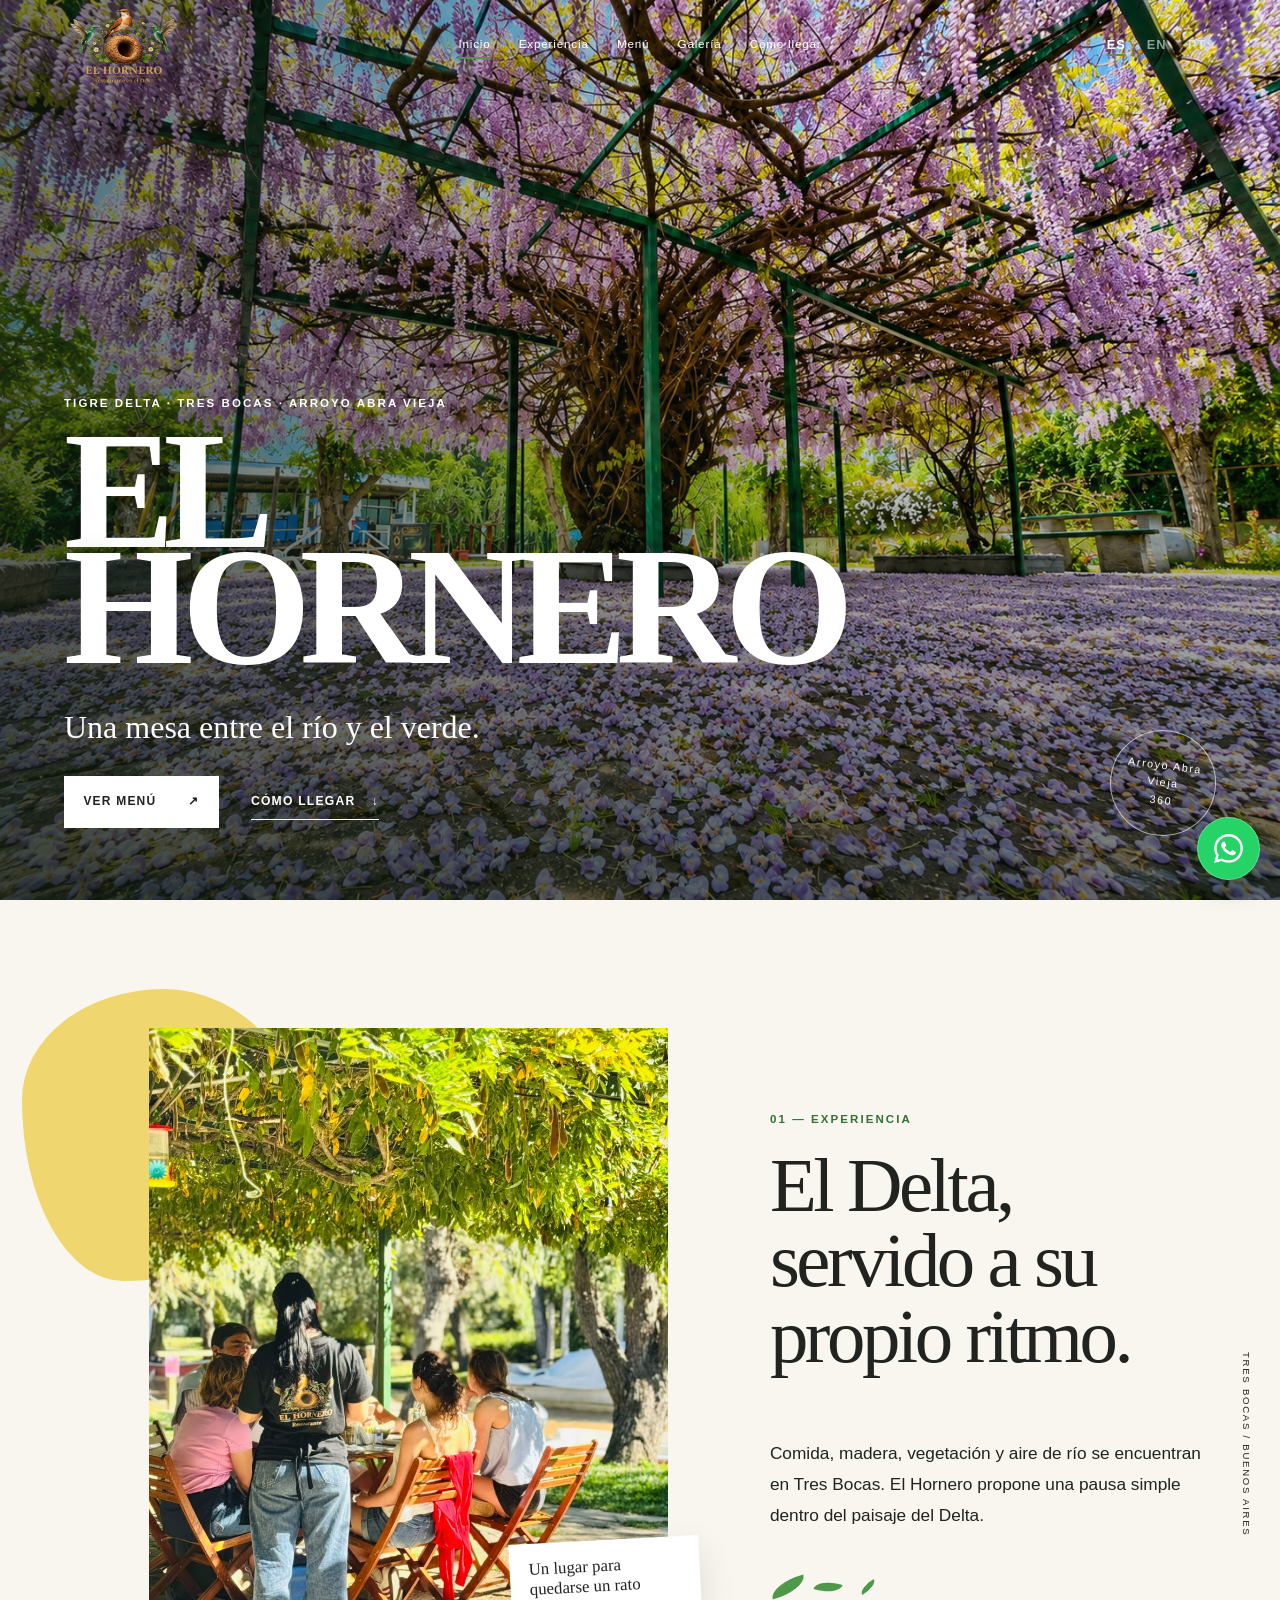
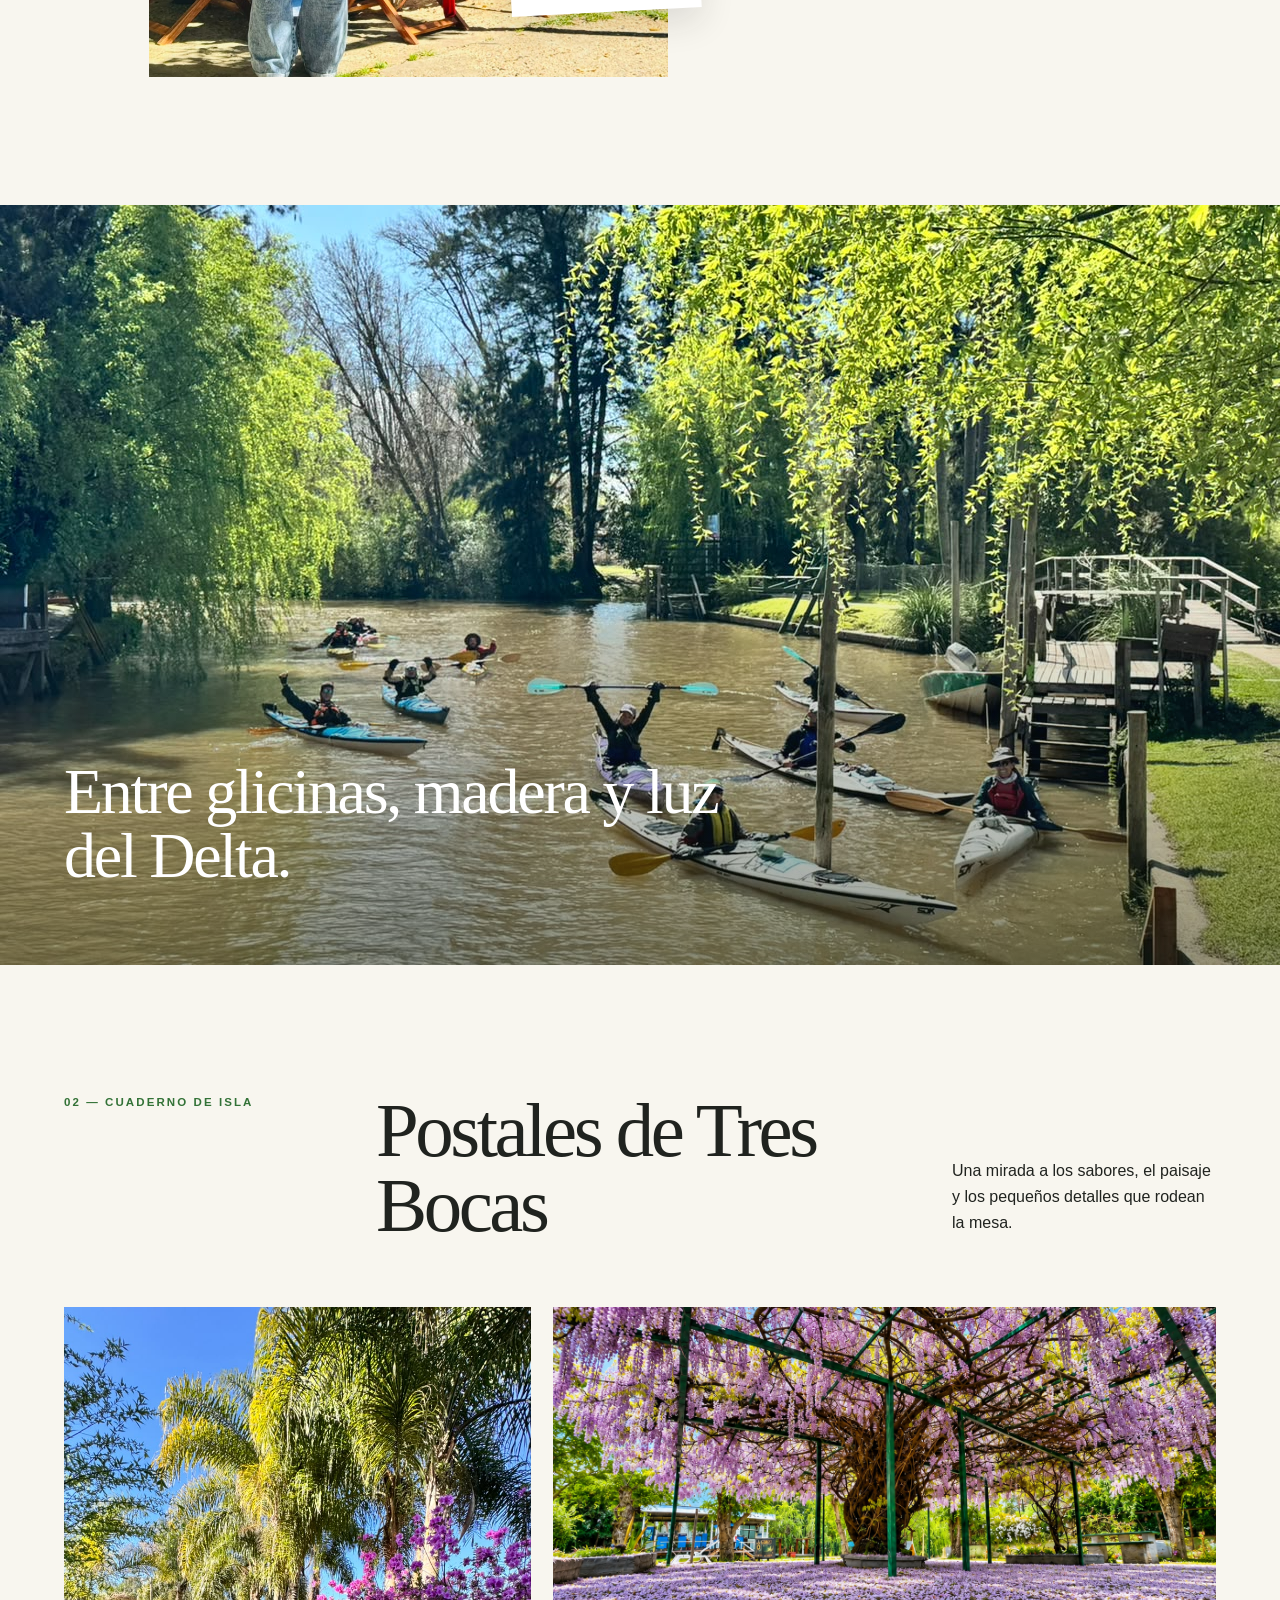
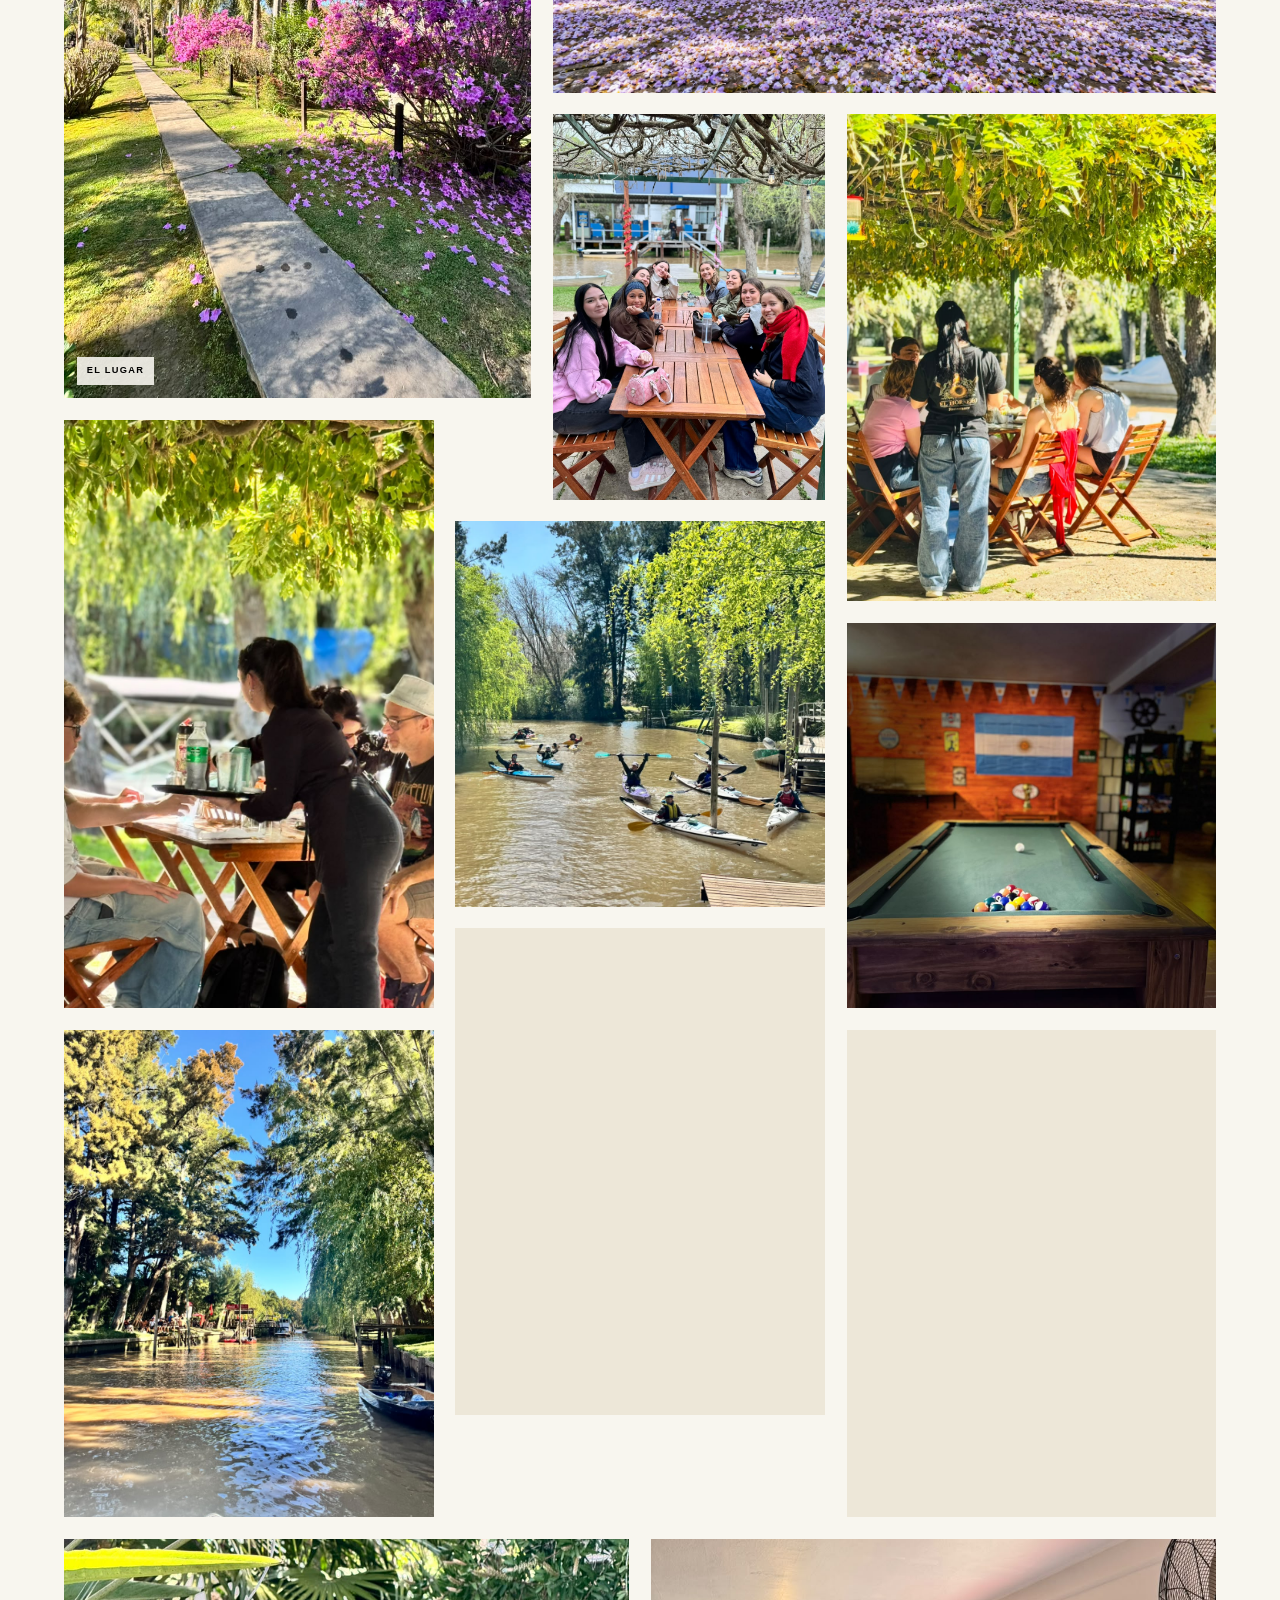
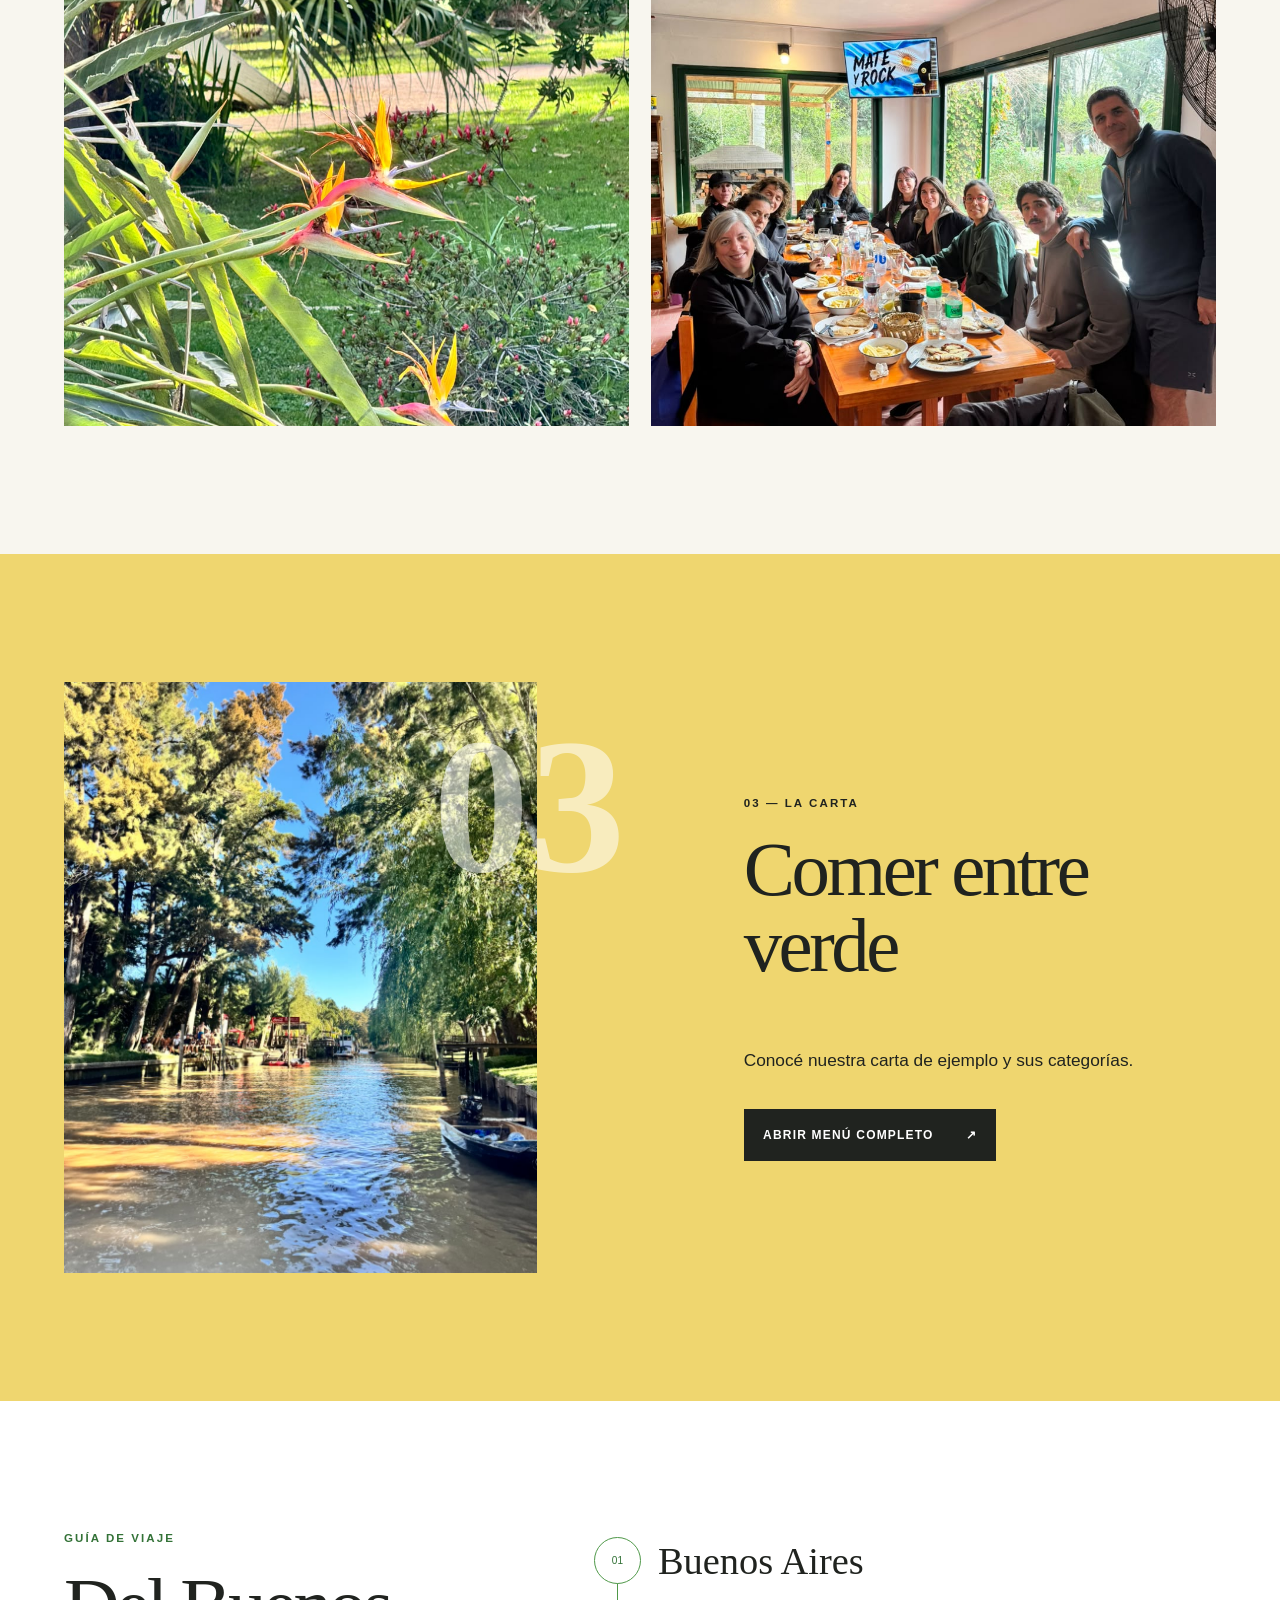
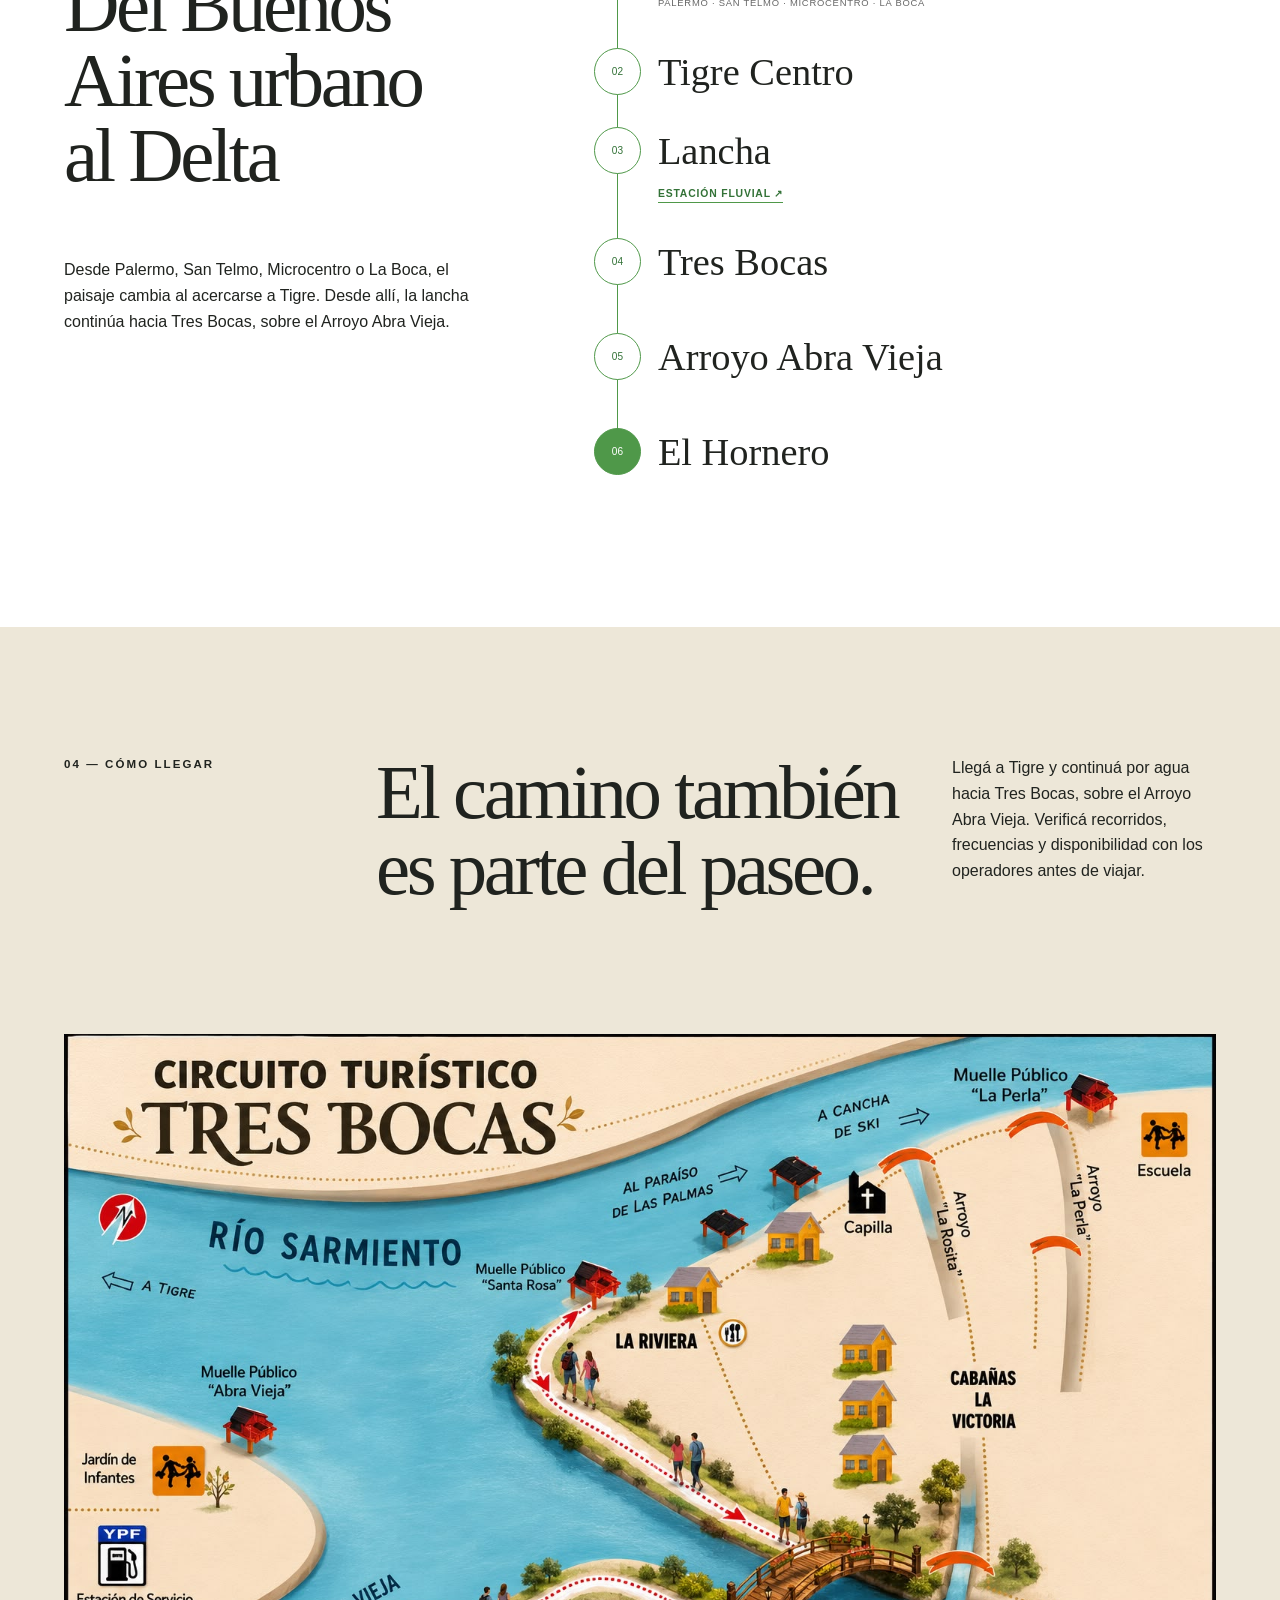
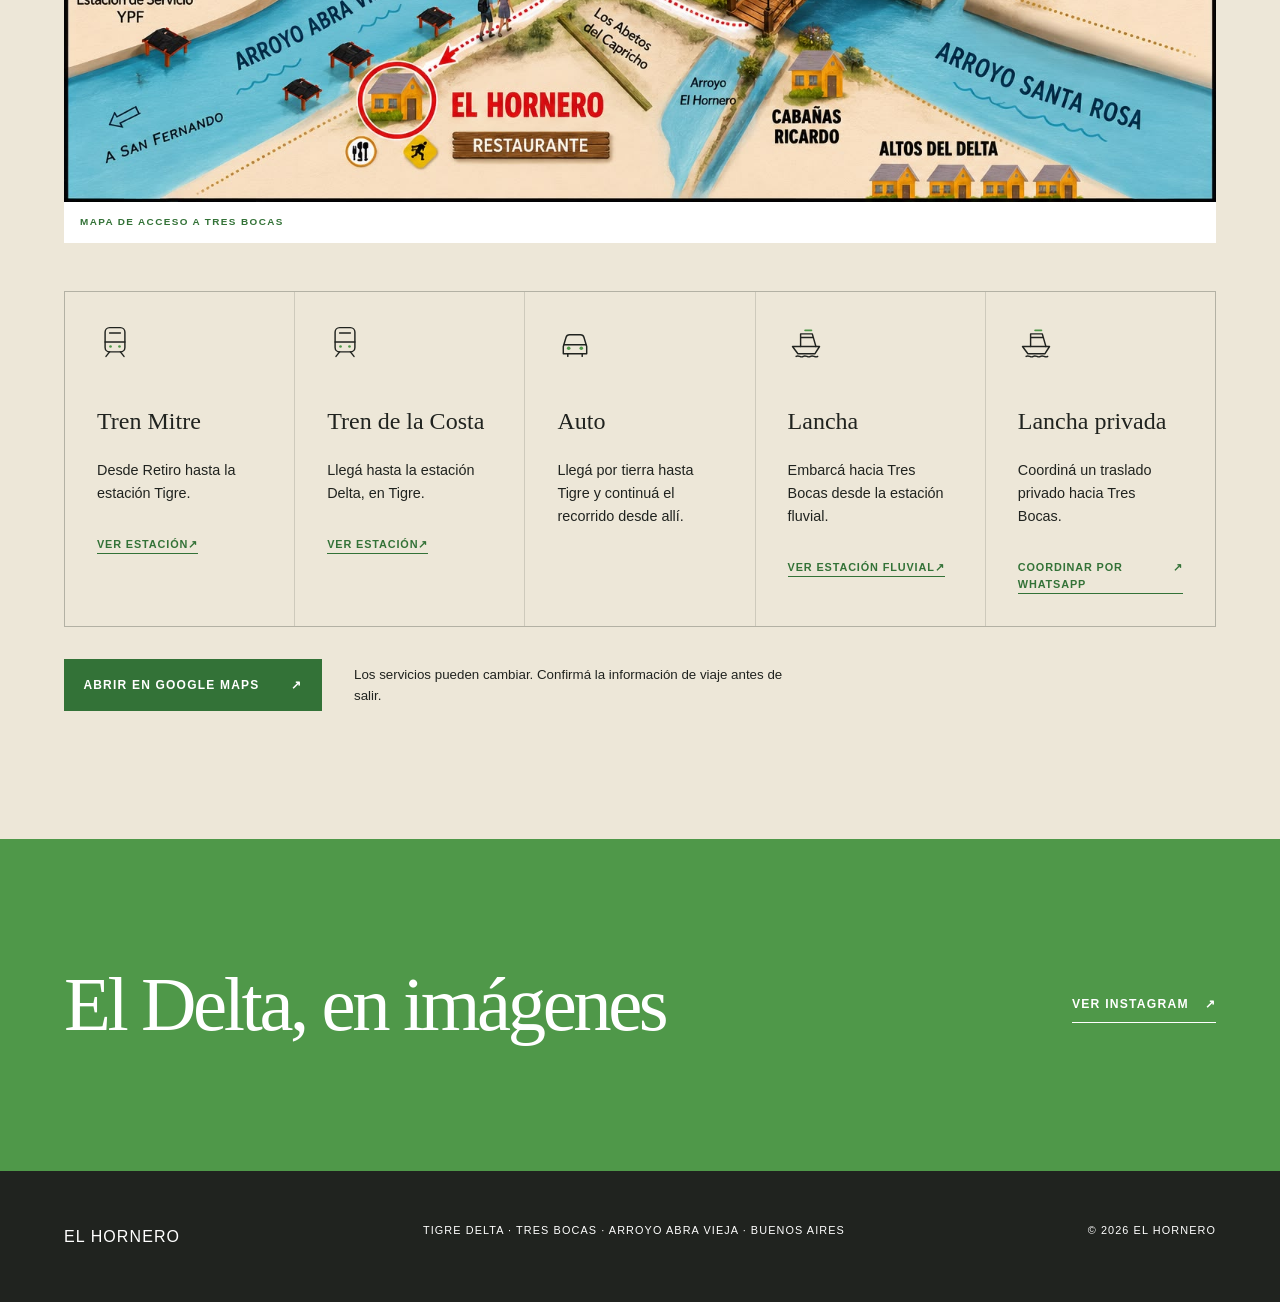
==== commit 7dbd9aa8: "Update index.html" ====
--- a/index.html
+++ b/index.html
@@ -59,7 +59,7 @@
         </div>
       </div>
       <div class="hero-stamp" aria-hidden="true"><span>Arroyo Abra Vieja</span><span>360</span></div>
-      <p class="hero-index" aria-hidden="true">FIELD NOTE / 001</p>
+
     </section>
 
     <section class="experience section-pad" id="experiencia" aria-labelledby="experience-title">
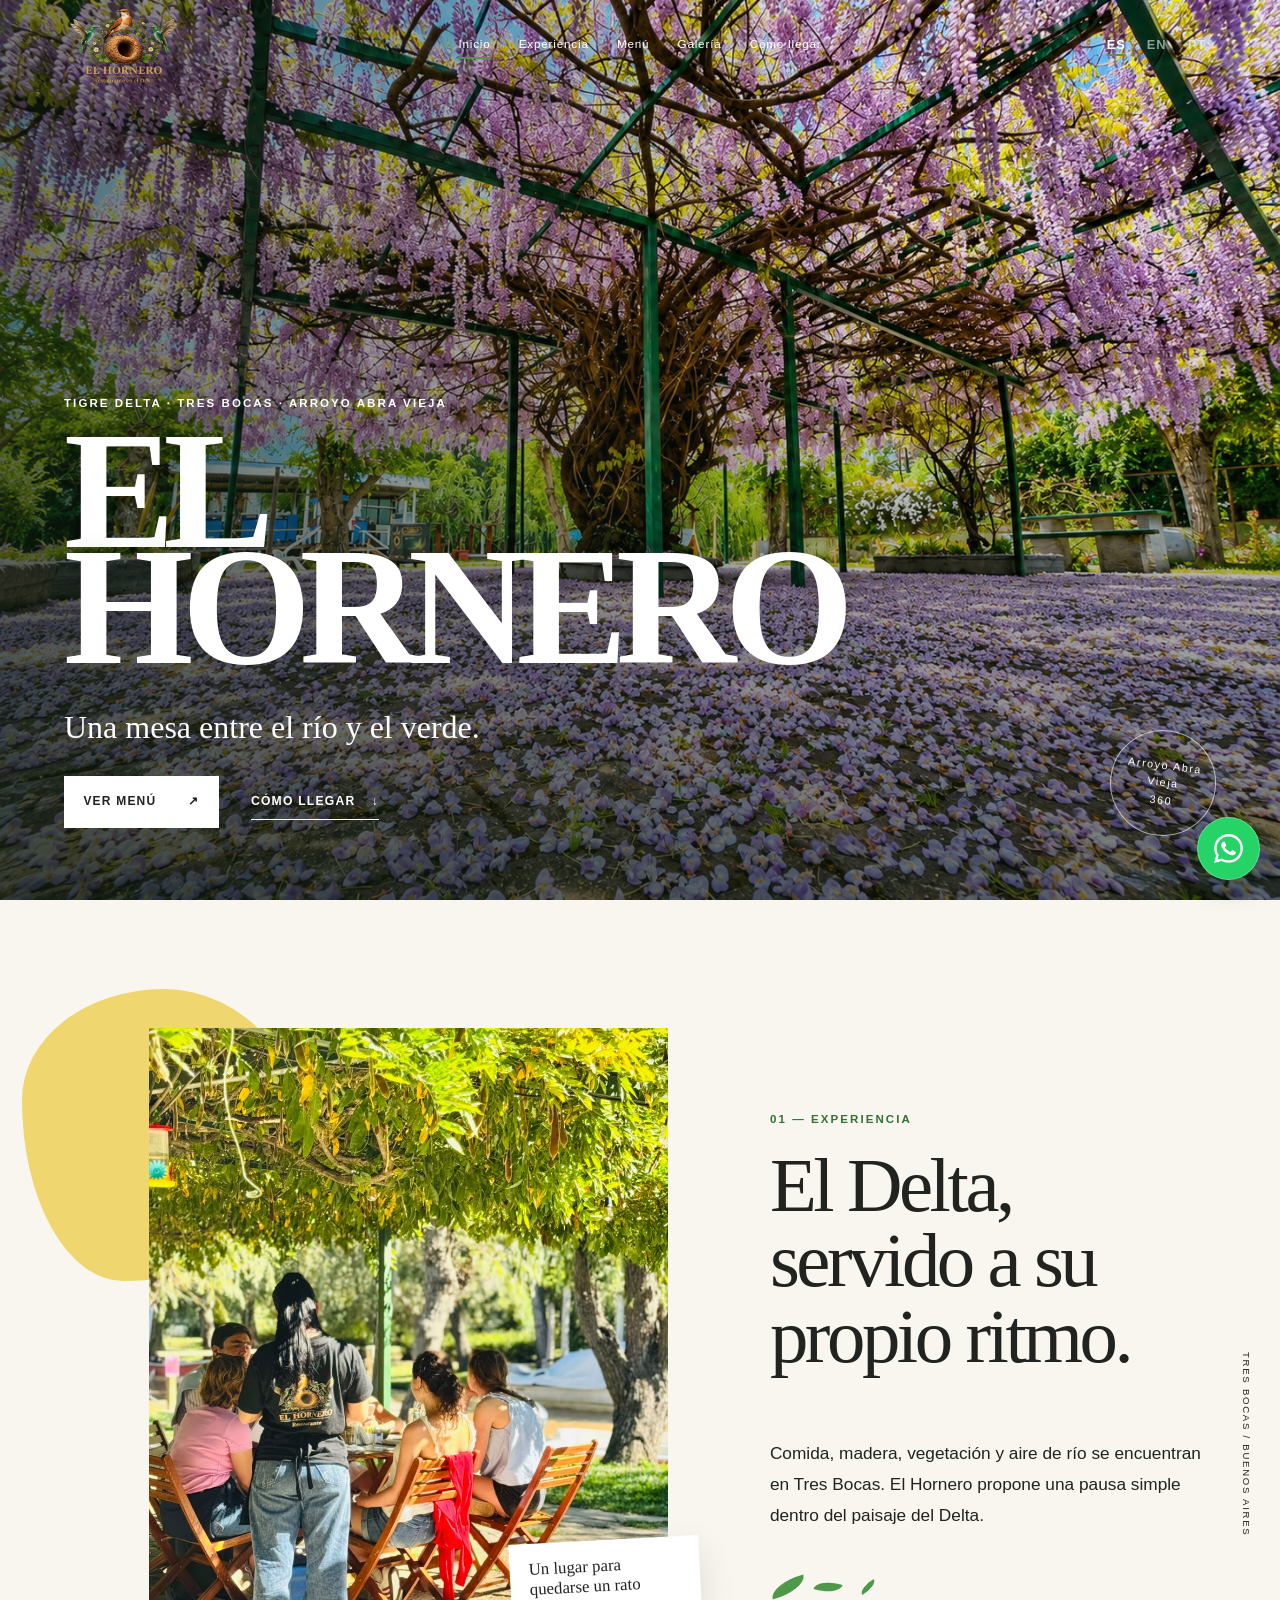
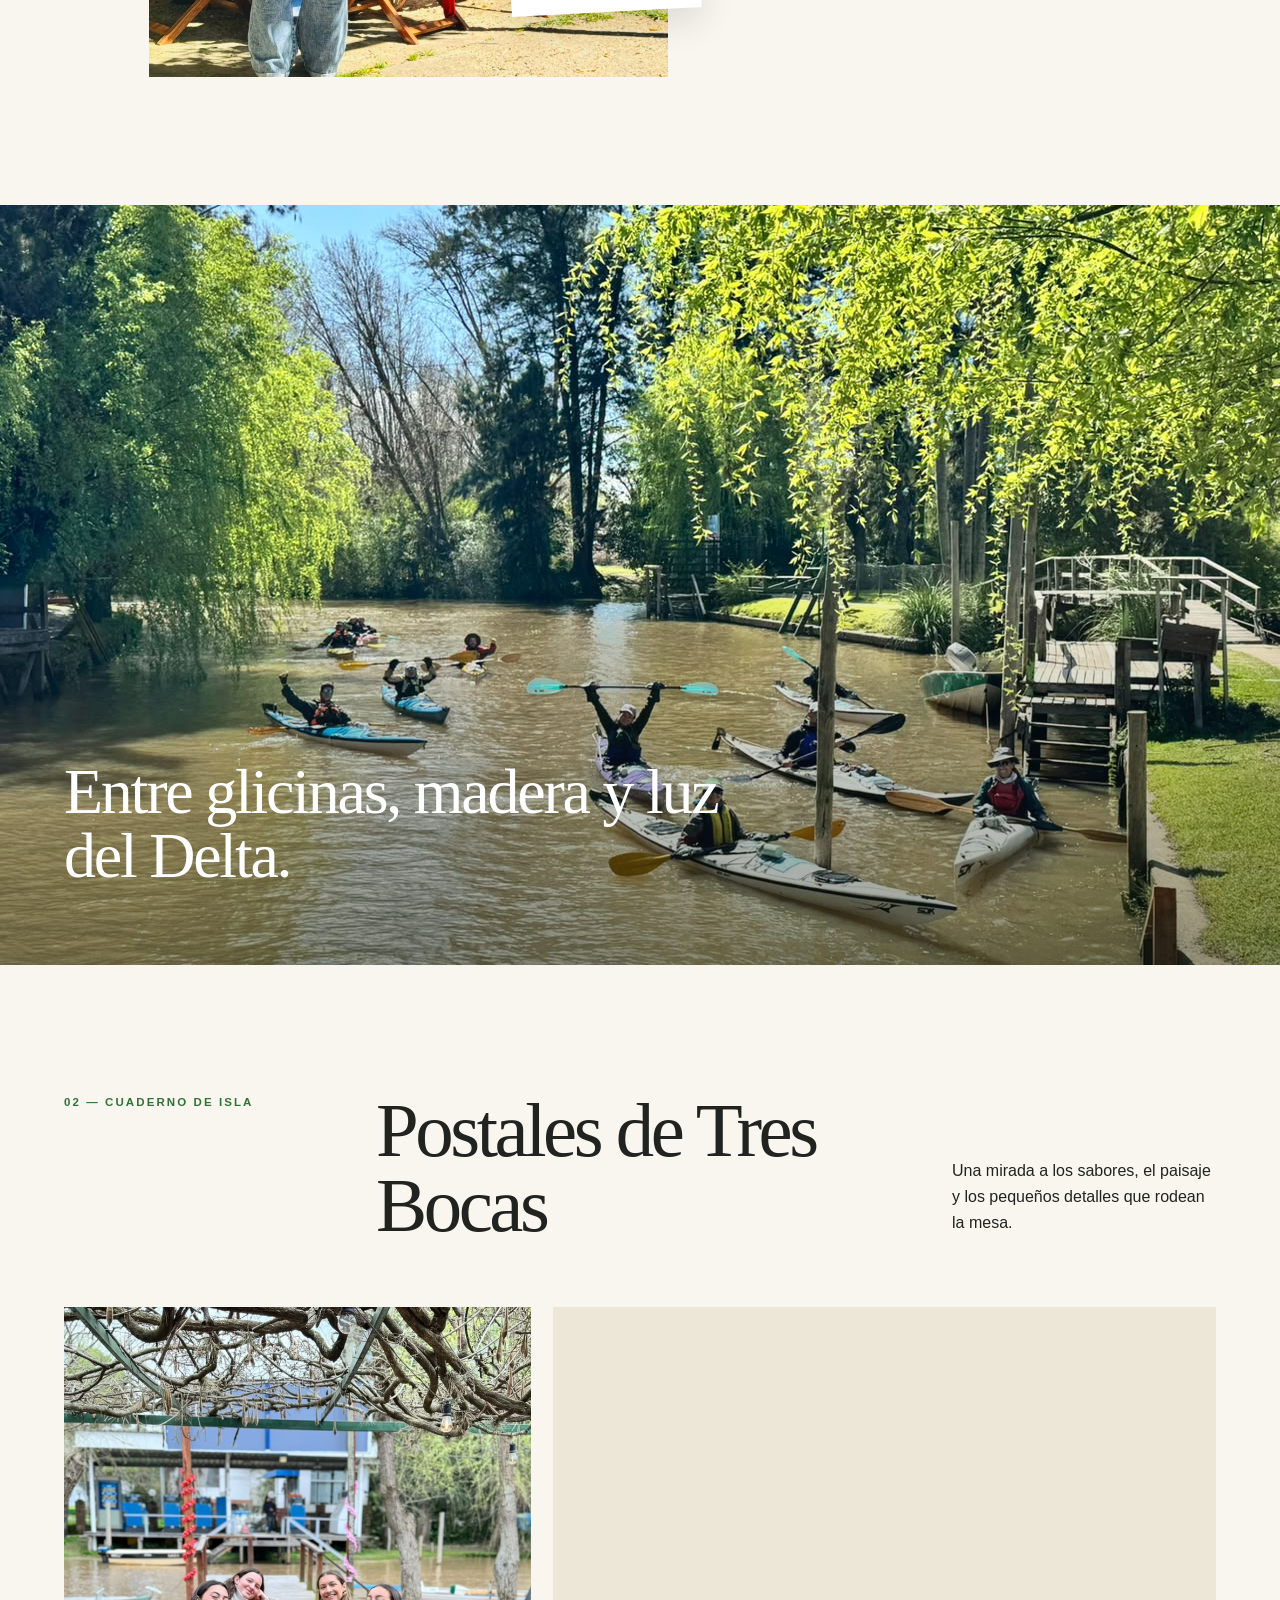
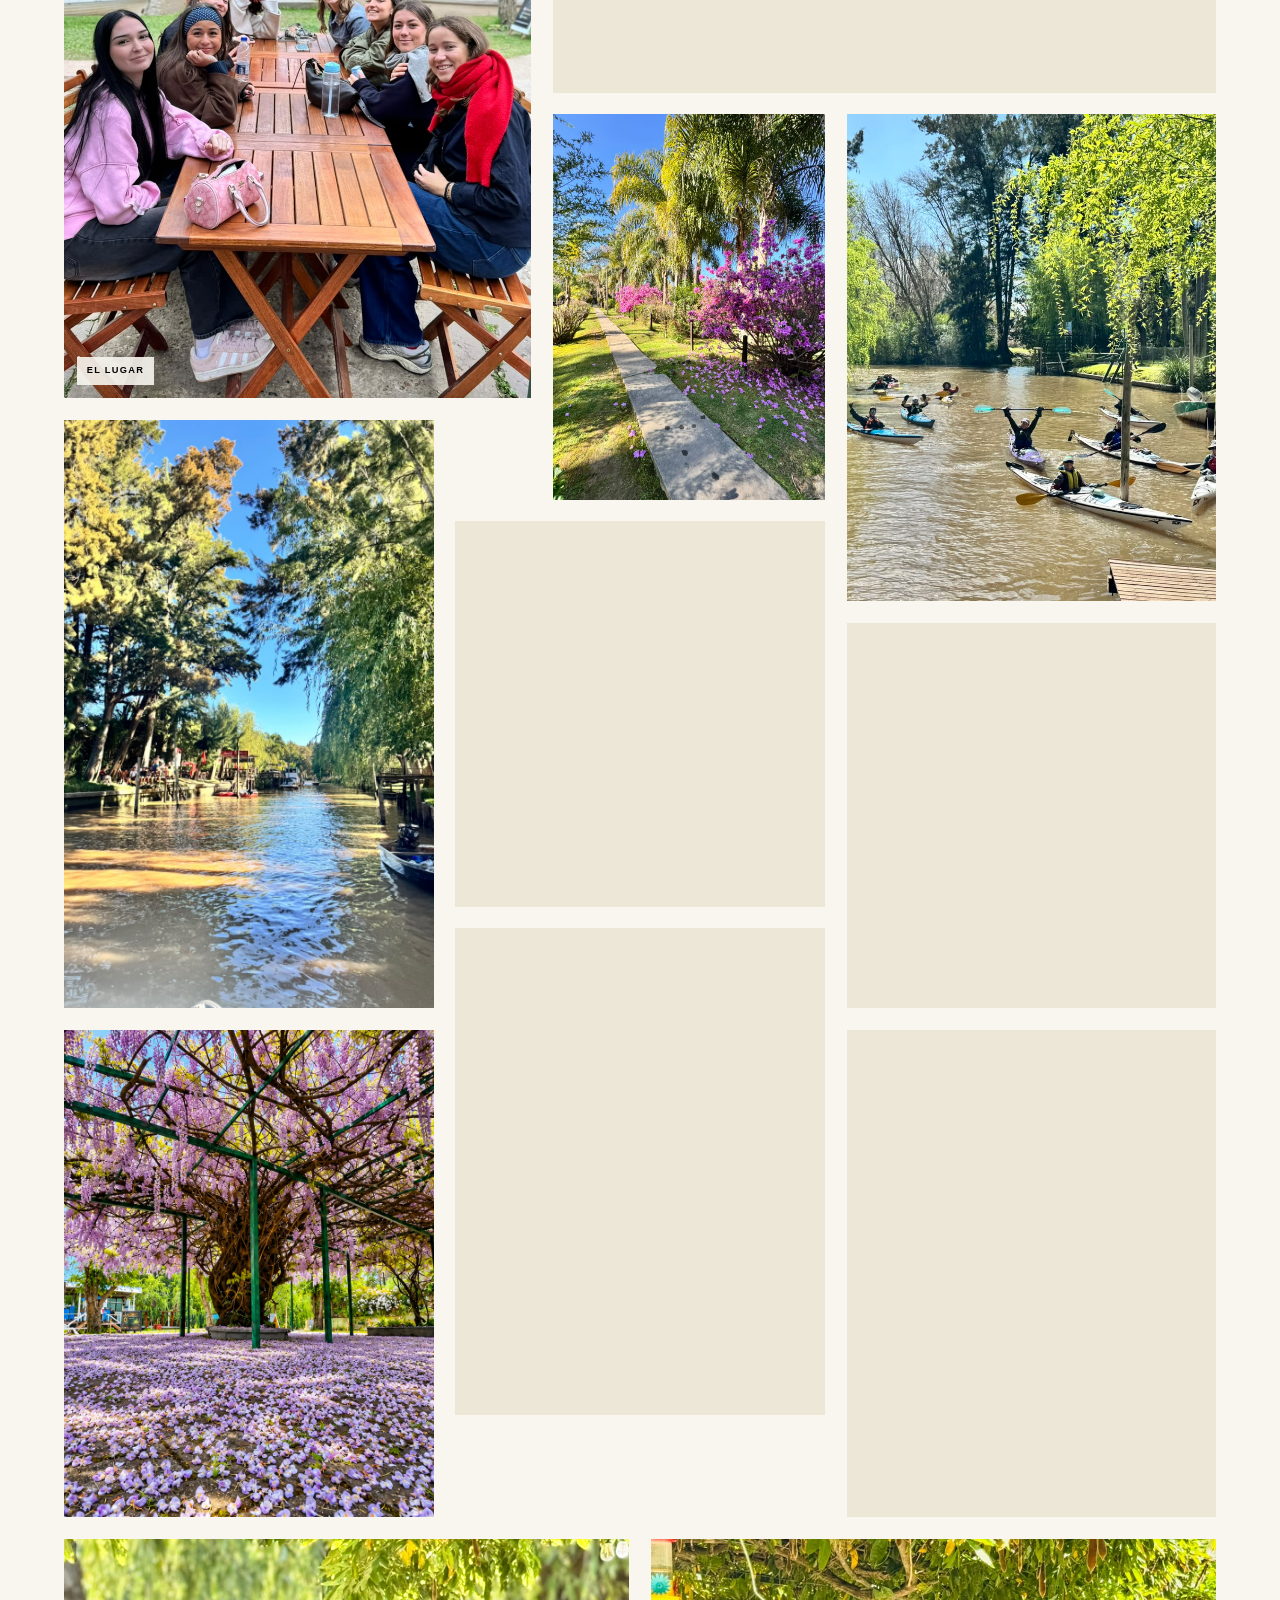
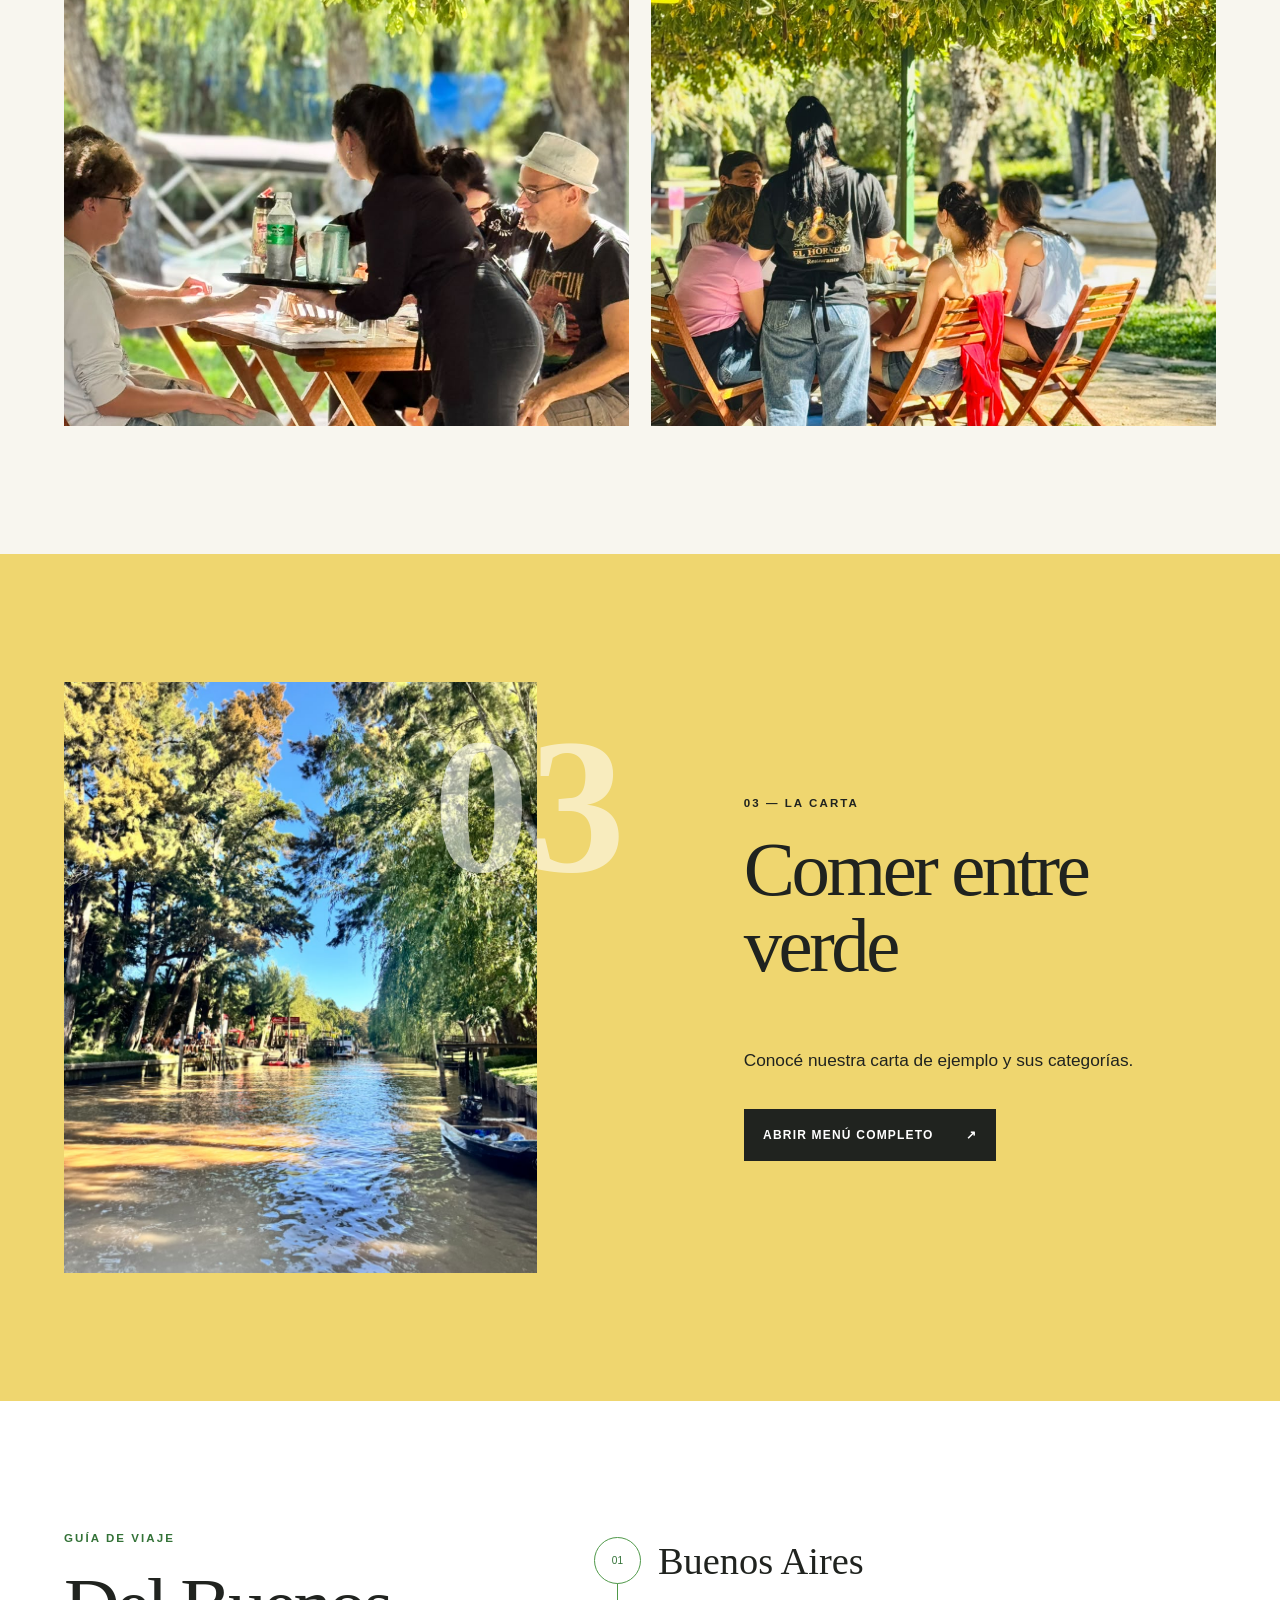
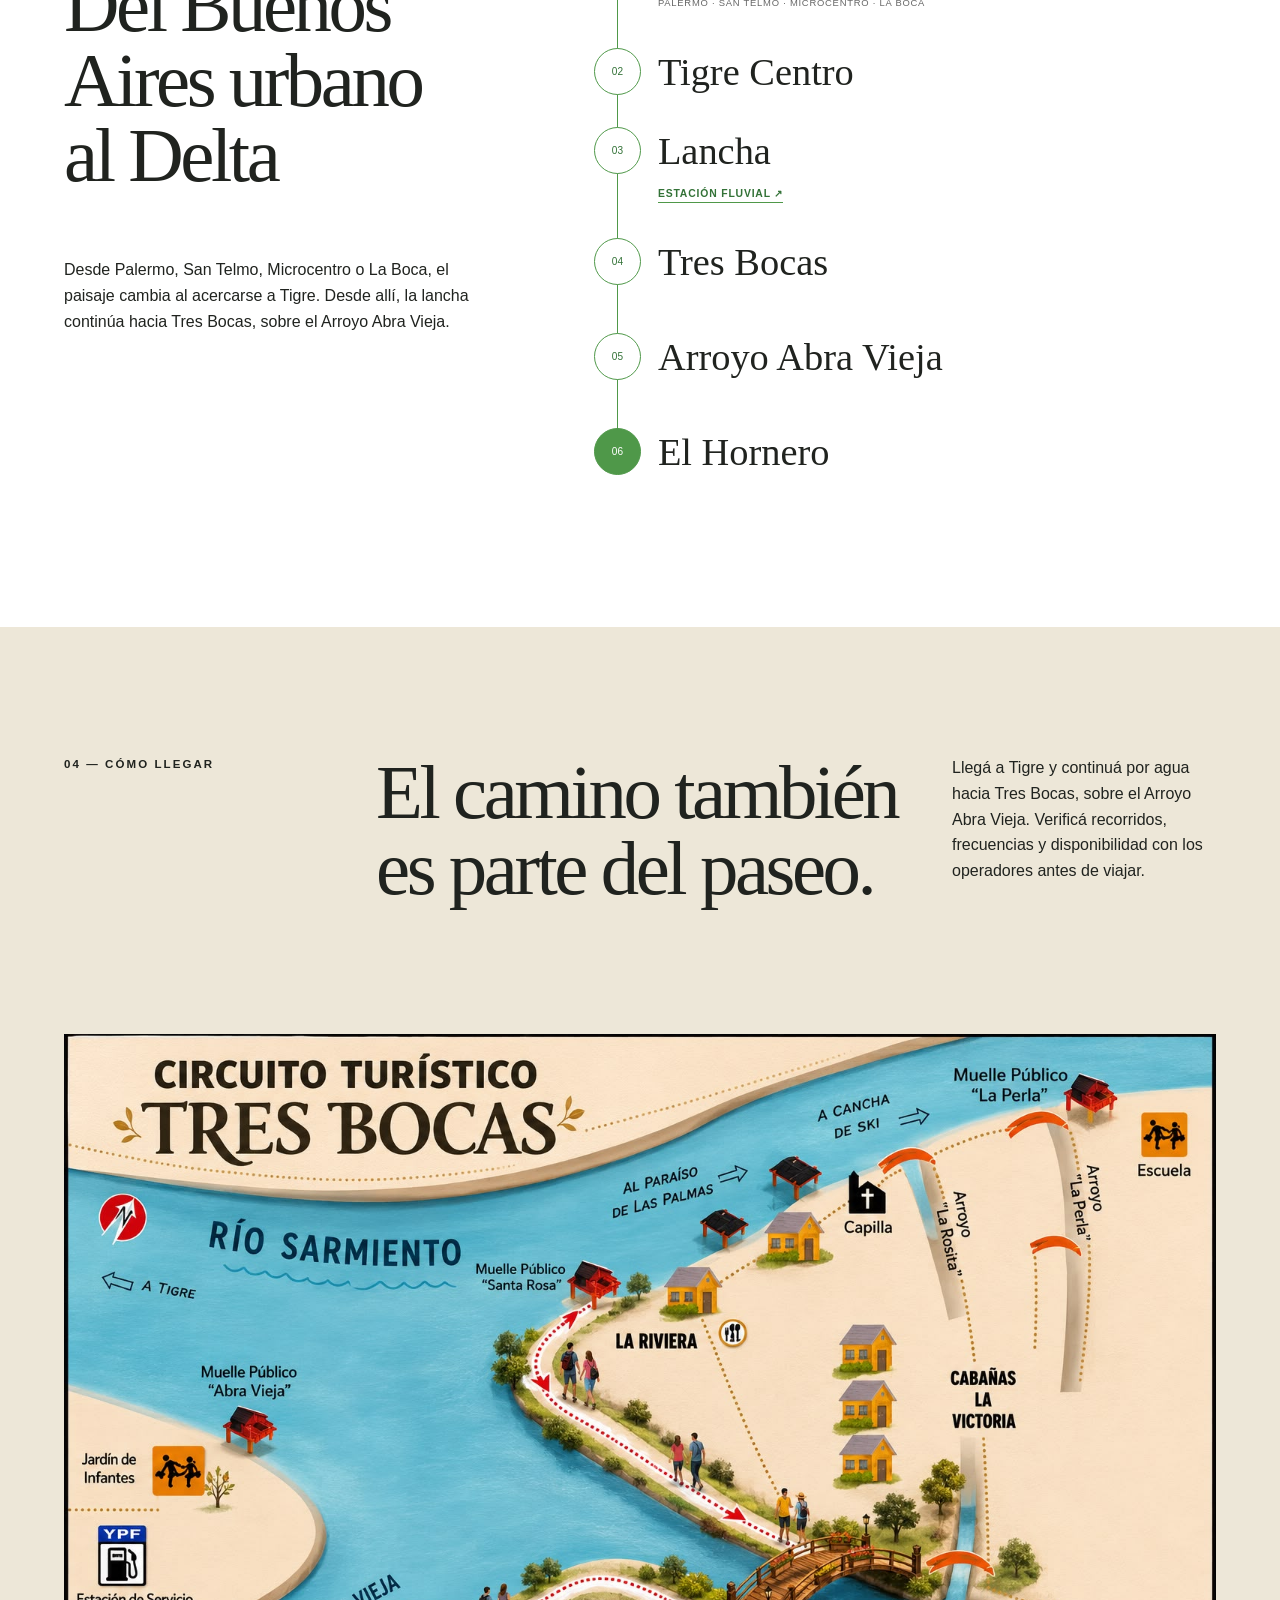
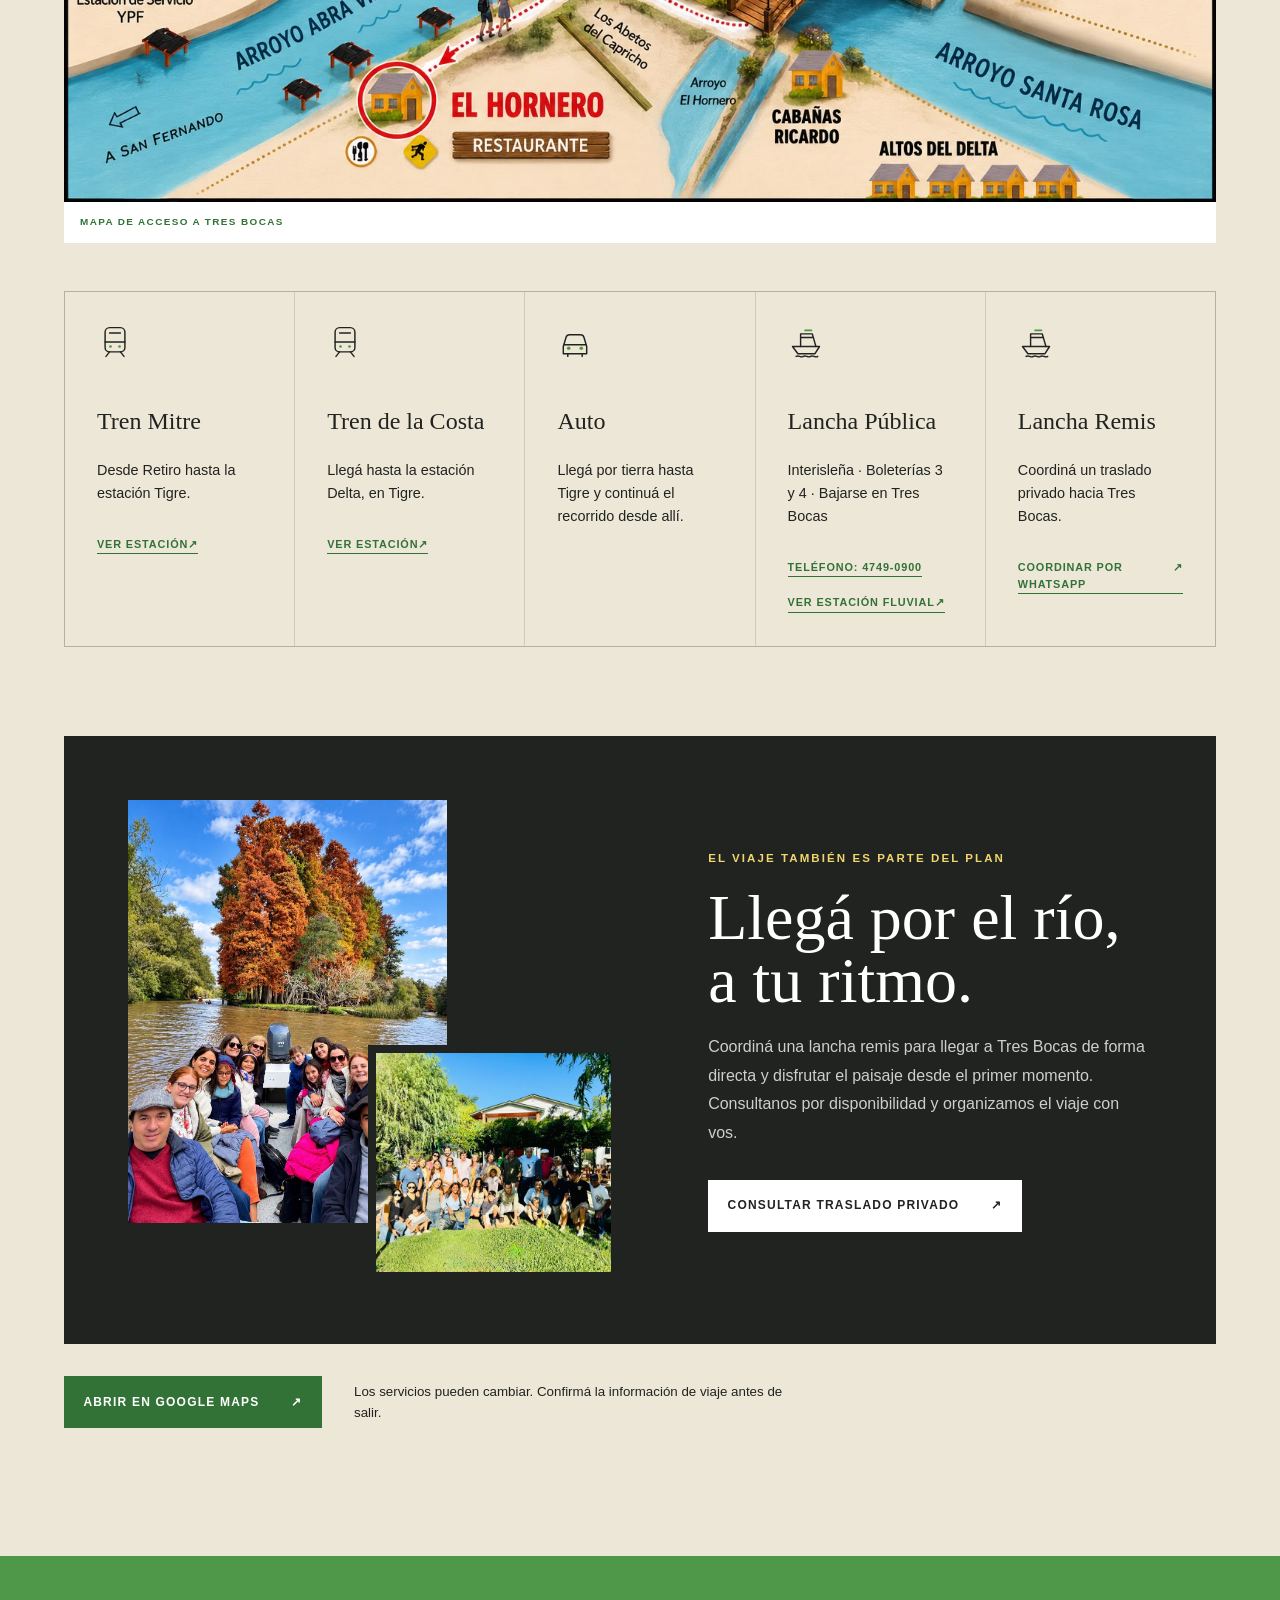
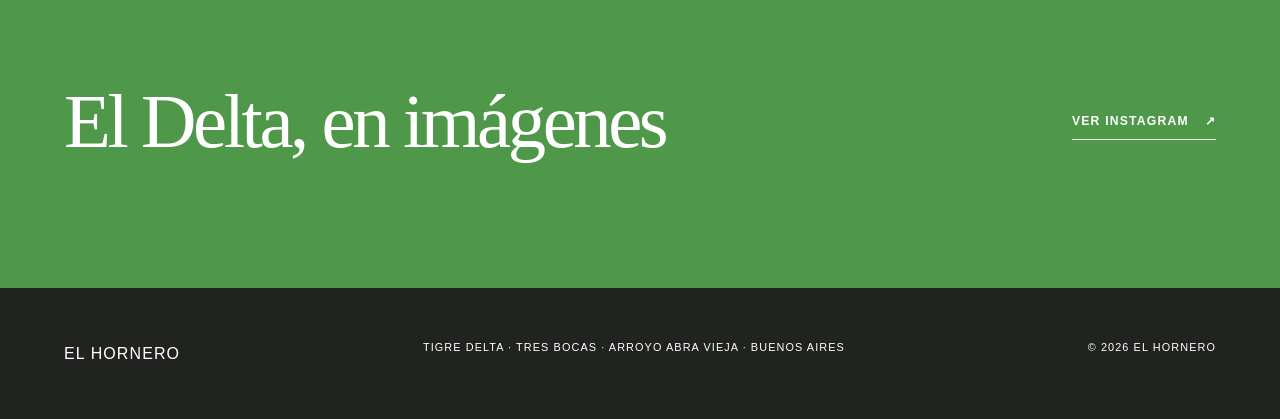
==== commit f8a96168: "updates" ====
--- a/index.html
+++ b/index.html
@@ -132,8 +132,20 @@
         <article class="reveal"><img src="assets/icons/train.svg" alt="" width="36" height="36"><h3 data-i18n="mitre">Tren Mitre</h3><p data-i18n="mitreDesc">Desde Retiro hasta la estación Tigre.</p><a class="place-map-link" href="#" data-map-key="mitreStation" target="_blank" rel="noopener"><span data-i18n="viewStation">Ver estación</span><span aria-hidden="true"> ↗</span></a></article>
         <article class="reveal"><img src="assets/icons/train.svg" alt="" width="36" height="36"><h3 data-i18n="coast">Tren de la Costa</h3><p data-i18n="coastDesc">Llegá hasta la estación Delta, en Tigre.</p><a class="place-map-link" href="#" data-map-key="coastStation" target="_blank" rel="noopener"><span data-i18n="viewStation">Ver estación</span><span aria-hidden="true"> ↗</span></a></article>
         <article class="reveal"><img src="assets/icons/car.svg" alt="" width="36" height="36"><h3 data-i18n="car">Auto</h3><p data-i18n="carDesc">Llegá por tierra hasta Tigre y continuá el recorrido desde allí.</p></article>
-        <article class="reveal"><img src="assets/icons/boat.svg" alt="" width="36" height="36"><h3 data-i18n="boatOption">Lancha</h3><p data-i18n="boatDesc">Embarcá hacia Tres Bocas desde la estación fluvial.</p><a class="place-map-link" href="#" data-map-key="riverStation" target="_blank" rel="noopener"><span data-i18n="viewRiverStation">Ver estación fluvial</span><span aria-hidden="true"> ↗</span></a></article>
-        <article class="reveal"><img src="assets/icons/boat.svg" alt="" width="36" height="36"><h3 data-i18n="privateBoat">Lancha privada</h3><p data-i18n="privateBoatDesc">Coordiná un traslado privado hacia Tres Bocas.</p><a class="place-map-link" href="#" data-whatsapp-link target="_blank" rel="noopener"><span data-i18n="privateBoatCta">Coordinar por WhatsApp</span><span aria-hidden="true"> ↗</span></a></article>
+        <article class="reveal"><img src="assets/icons/boat.svg" alt="" width="36" height="36"><h3 data-i18n="boatOption">Lancha Pública</h3><p data-i18n="boatDesc">Interisleña · Boleterías 3 y 4 · Bajarse en Tres Bocas</p><a class="place-map-link" href="tel:47490900"><span data-i18n="boatPhone">Teléfono: 4749-0900</span></a><a class="place-map-link" href="#" data-map-key="riverStation" target="_blank" rel="noopener"><span data-i18n="viewRiverStation">Ver estación fluvial</span><span aria-hidden="true"> ↗</span></a></article>
+        <article class="reveal"><img src="assets/icons/boat.svg" alt="" width="36" height="36"><h3 data-i18n="privateBoat">Lancha Remis</h3><p data-i18n="privateBoatDesc">Coordiná un traslado privado hacia Tres Bocas.</p><a class="place-map-link" href="#" data-whatsapp-link target="_blank" rel="noopener"><span data-i18n="privateBoatCta">Coordinar por WhatsApp</span><span aria-hidden="true"> ↗</span></a></article>
+      </div>
+      <div class="private-transfer reveal">
+        <div class="private-transfer-photos" aria-label="Traslado privado en lancha hacia El Hornero">
+          <img class="private-transfer-boat" src="images/taxi-lancha1.jpeg" alt="Pasajeros viajando en una lancha por el Delta" data-i18n-alt="altPrivateBoat" loading="lazy" decoding="async">
+          <img class="private-transfer-destination" src="images/taxi-lancha2.jpeg" alt="Grupo de visitantes en El Hornero" data-i18n-alt="altPrivateDestination" loading="lazy" decoding="async">
+        </div>
+        <div class="private-transfer-copy">
+          <p class="eyebrow" data-i18n="privateTransferEyebrow">El viaje también es parte del plan</p>
+          <h3 data-i18n="privateTransferTitle">Llegá por el río, a tu ritmo.</h3>
+          <p data-i18n="privateTransferBody">Coordiná una lancha remis para llegar a Tres Bocas de forma directa y disfrutar el paisaje desde el primer momento. Consultanos por disponibilidad y organizamos el viaje con vos.</p>
+          <a class="button button-light" href="#" data-whatsapp-link target="_blank" rel="noopener"><span data-i18n="privateTransferCta">Consultar traslado privado</span><span aria-hidden="true">↗</span></a>
+        </div>
       </div>
       <div class="map-cta reveal"><a class="button button-green external-maps" href="#" target="_blank" rel="noopener"><span data-i18n="maps">Abrir en Google Maps</span><span aria-hidden="true">↗</span></a><small data-i18n="transportNote">Los servicios pueden cambiar. Confirmá la información de viaje antes de salir.</small></div>
     </section>
--- a/css/styles.css
+++ b/css/styles.css
@@ -125,6 +125,15 @@
 .transport-list h3{font:500 1.5rem var(--serif)}
 .transport-list p{font-size:.9rem}
 .place-map-link{display:inline-flex;margin-top:1rem;border-bottom:1px solid var(--green-dark);color:var(--green-dark);font-size:.68rem;font-weight:600;letter-spacing:.08em;text-transform:uppercase}
+.private-transfer{display:grid;grid-template-columns:1.05fr .95fr;align-items:center;gap:clamp(3rem,7vw,7rem);margin-top:clamp(3rem,7vw,6rem);padding:clamp(1.5rem,5vw,5rem);background:var(--ink);color:var(--white);overflow:hidden}
+.private-transfer-photos{position:relative;min-height:480px}
+.private-transfer-photos img{position:absolute;object-fit:cover}
+.private-transfer-boat{top:0;left:0;width:65%;height:88%}
+.private-transfer-destination{right:0;bottom:0;width:51%;height:49%;border:8px solid var(--ink)}
+.private-transfer-copy{max-width:540px}
+.private-transfer-copy .eyebrow{color:var(--sun)}
+.private-transfer-copy h3{max-width:500px;margin-bottom:1.25rem;font:500 clamp(2.5rem,5vw,4.8rem)/.98 var(--serif)}
+.private-transfer-copy>p:not(.eyebrow){max-width:460px;margin-bottom:2rem;color:rgba(255,255,255,.78);font-size:1rem;line-height:1.8}
 .map-cta{display:flex;align-items:center;gap:2rem;margin-top:2rem}
 .map-cta small{max-width:430px}
 .instagram-panel{display:flex;align-items:center;justify-content:space-between;background:var(--green);color:#fff}
@@ -197,6 +206,12 @@
   .menu-preview{display:flex;flex-direction:column-reverse;gap:3.5rem}.menu-art img{width:92%}.menu-art>span{right:0}.menu-copy{width:100%}
   .journey{display:block}.journey-intro{position:static}.route{margin-top:2.5rem}.route div{grid-template-columns:44px minmax(0,1fr);min-height:106px}.route::before{left:21px}.route div>span{width:43px;height:43px}.route strong{font-size:1.65rem}.route small,.route-map-link{grid-column:2;margin-top:-1.35rem}.route-map-link{display:inline-flex;align-items:center;min-height:38px}
   .transport-list{grid-template-columns:1fr;margin-top:2.5rem}.transport-list article{min-height:0;padding:1.5rem}.transport-list img{width:32px;height:32px;margin-bottom:1.25rem}.transport-list h3{margin-bottom:.45rem}.transport-list p{margin-bottom:.5rem}.place-map-link{align-items:center;min-height:44px;margin-top:.25rem}.map-cta{align-items:flex-start;flex-direction:column;gap:1rem}.map-cta .button{width:100%}
+  .private-transfer{grid-template-columns:1fr;gap:2rem;margin-top:3rem;padding:1.25rem}
+  .private-transfer-photos{min-height:clamp(290px,90vw,430px)}
+  .private-transfer-boat{width:68%;height:90%}
+  .private-transfer-destination{width:52%;height:46%;border-width:6px}
+  .private-transfer-copy h3{font-size:clamp(2.4rem,11vw,3.4rem)}
+  .private-transfer-copy>p:not(.eyebrow){font-size:.94rem;line-height:1.7}
   .instagram-panel{align-items:flex-start;flex-direction:column}
   footer{align-items:flex-start;flex-direction:column;padding-top:2.5rem;padding-bottom:calc(2.5rem + env(safe-area-inset-bottom))}
   .menu-header{position:sticky;z-index:80;top:0;min-height:var(--header-height);padding-top:env(safe-area-inset-top);background:rgba(248,246,239,.95);backdrop-filter:blur(12px)}
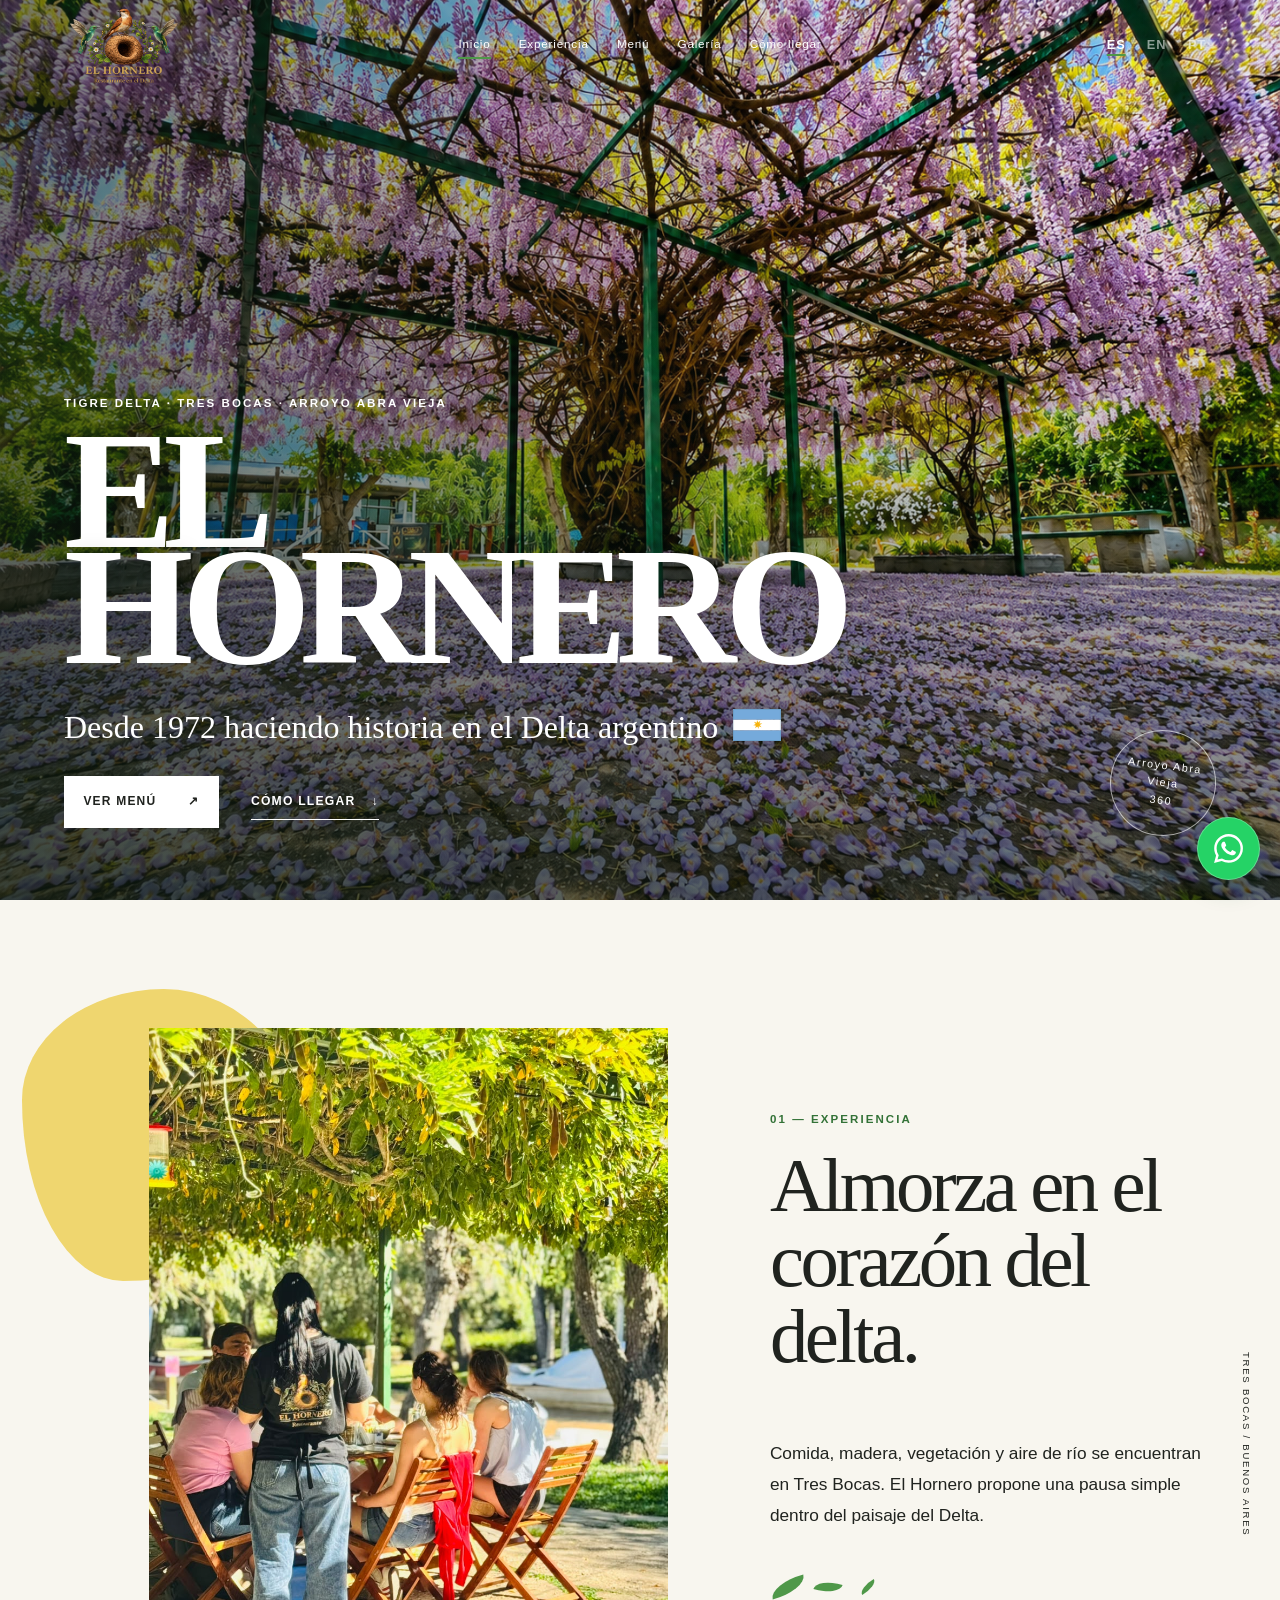
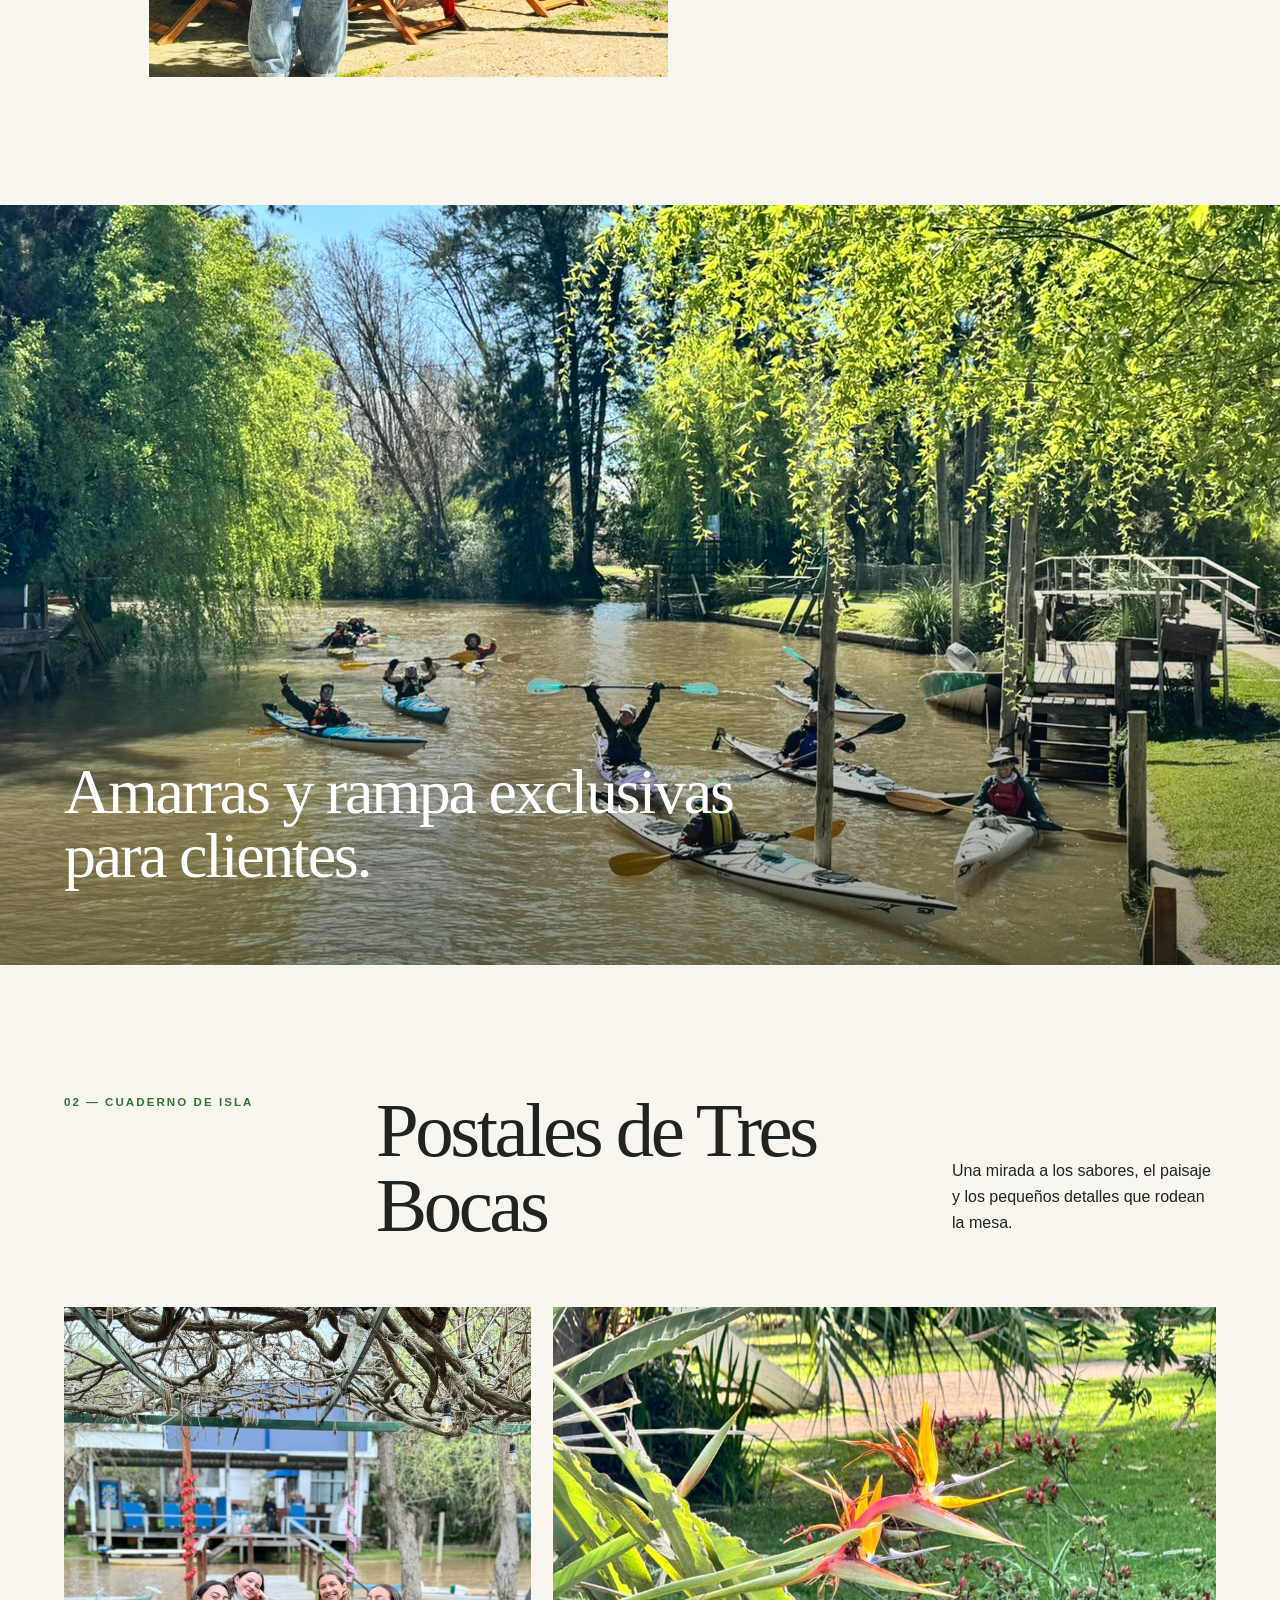
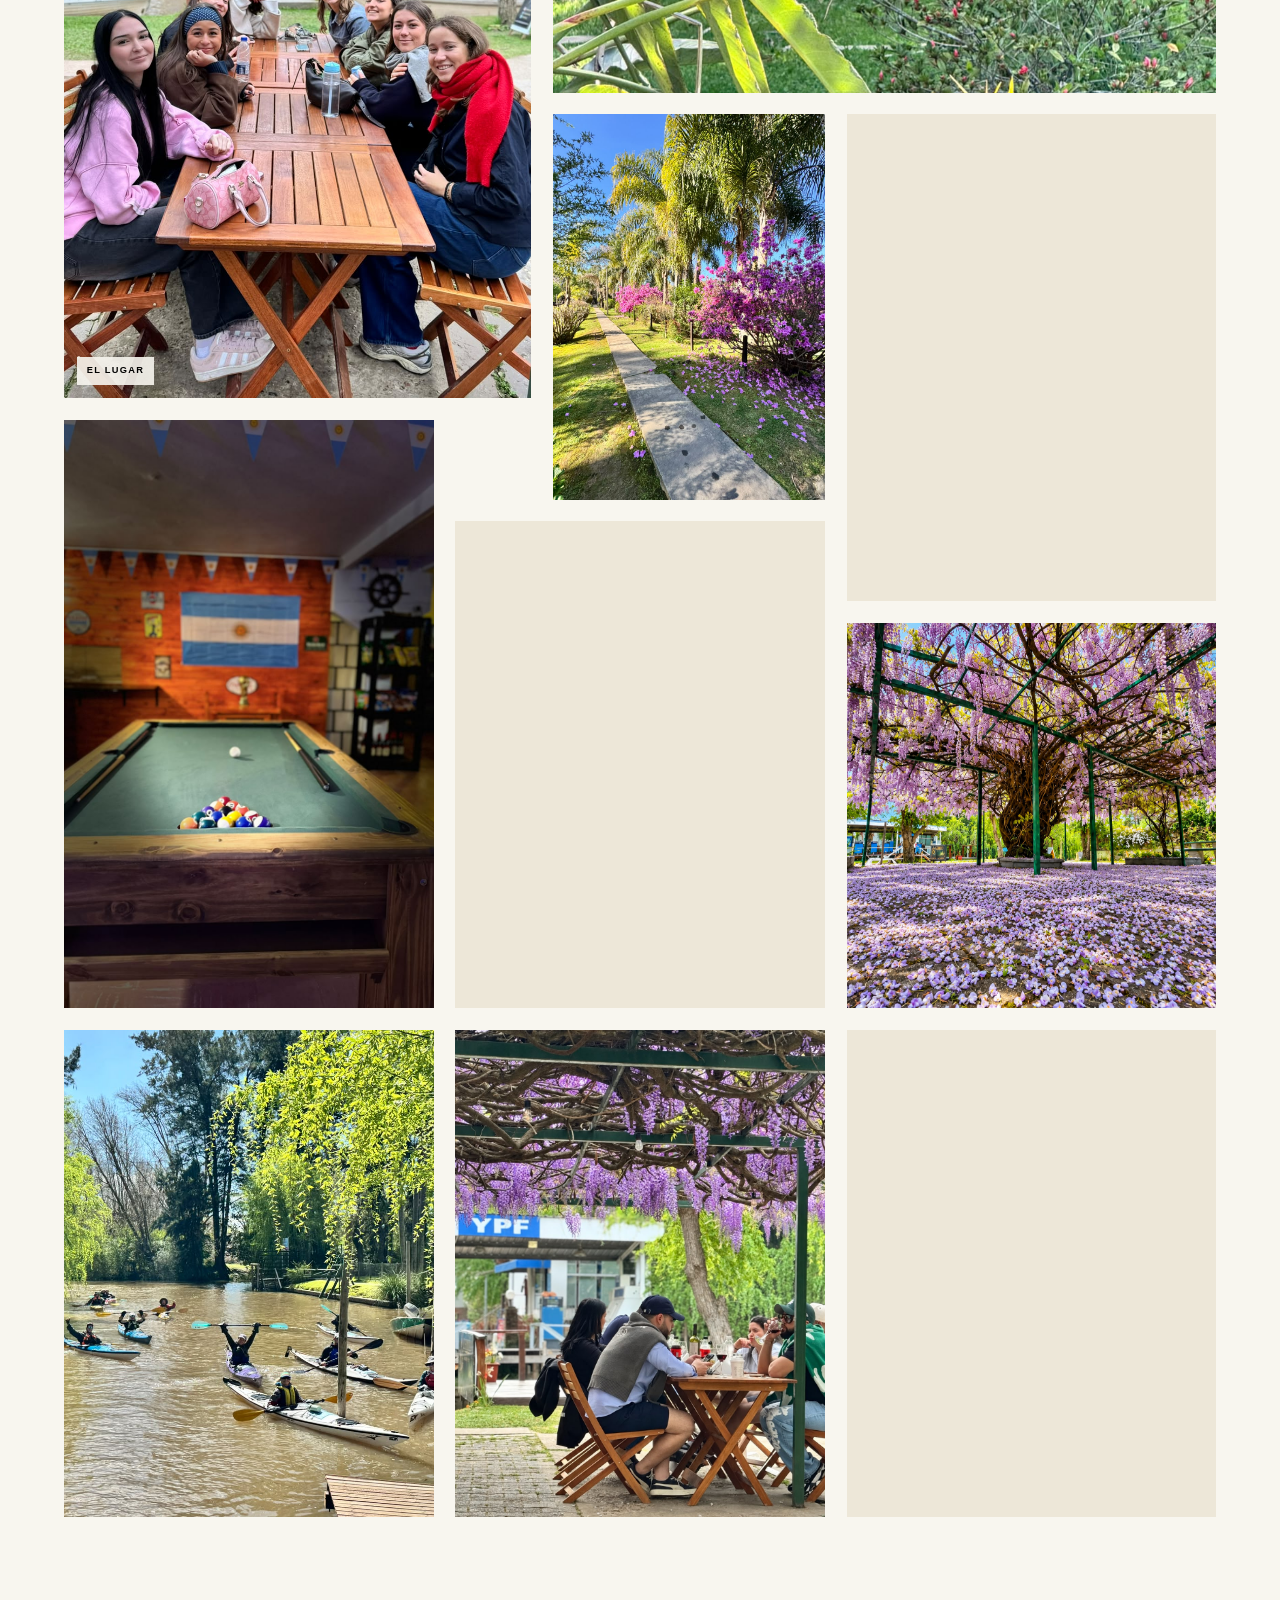
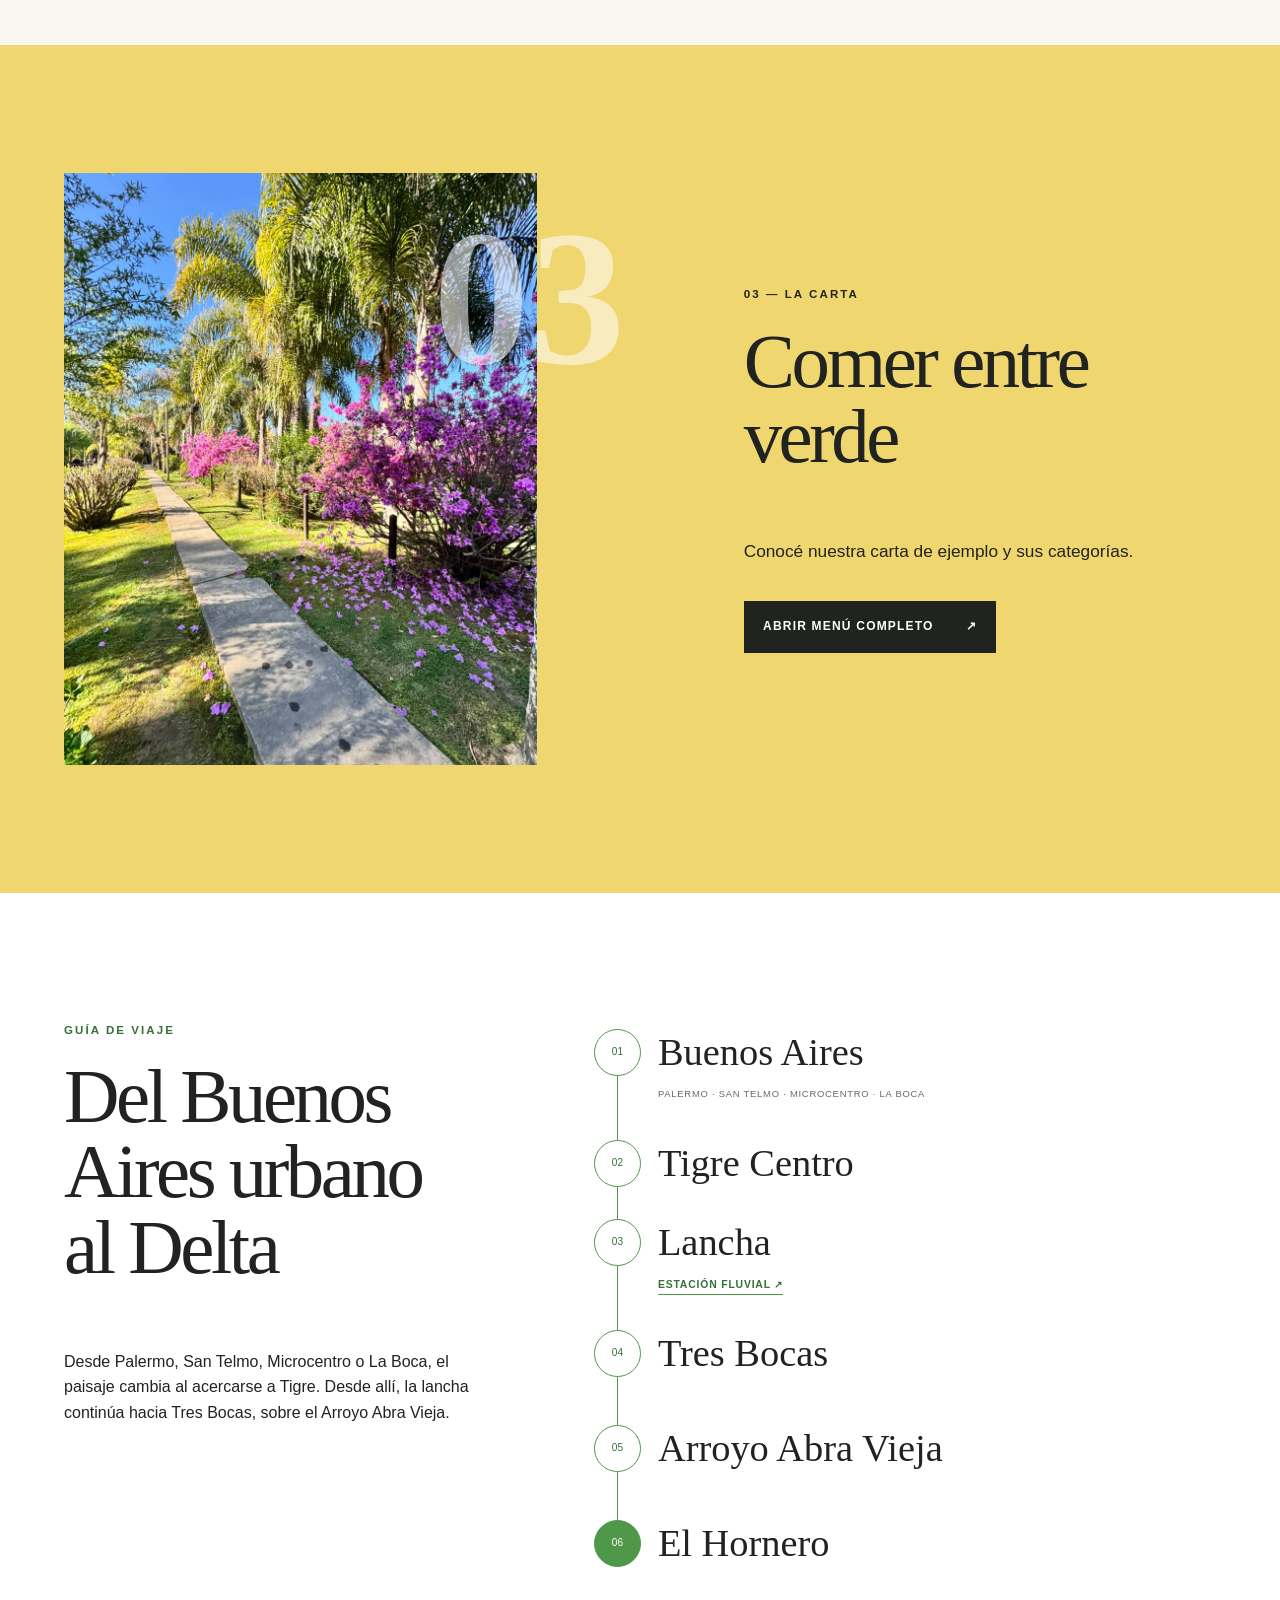
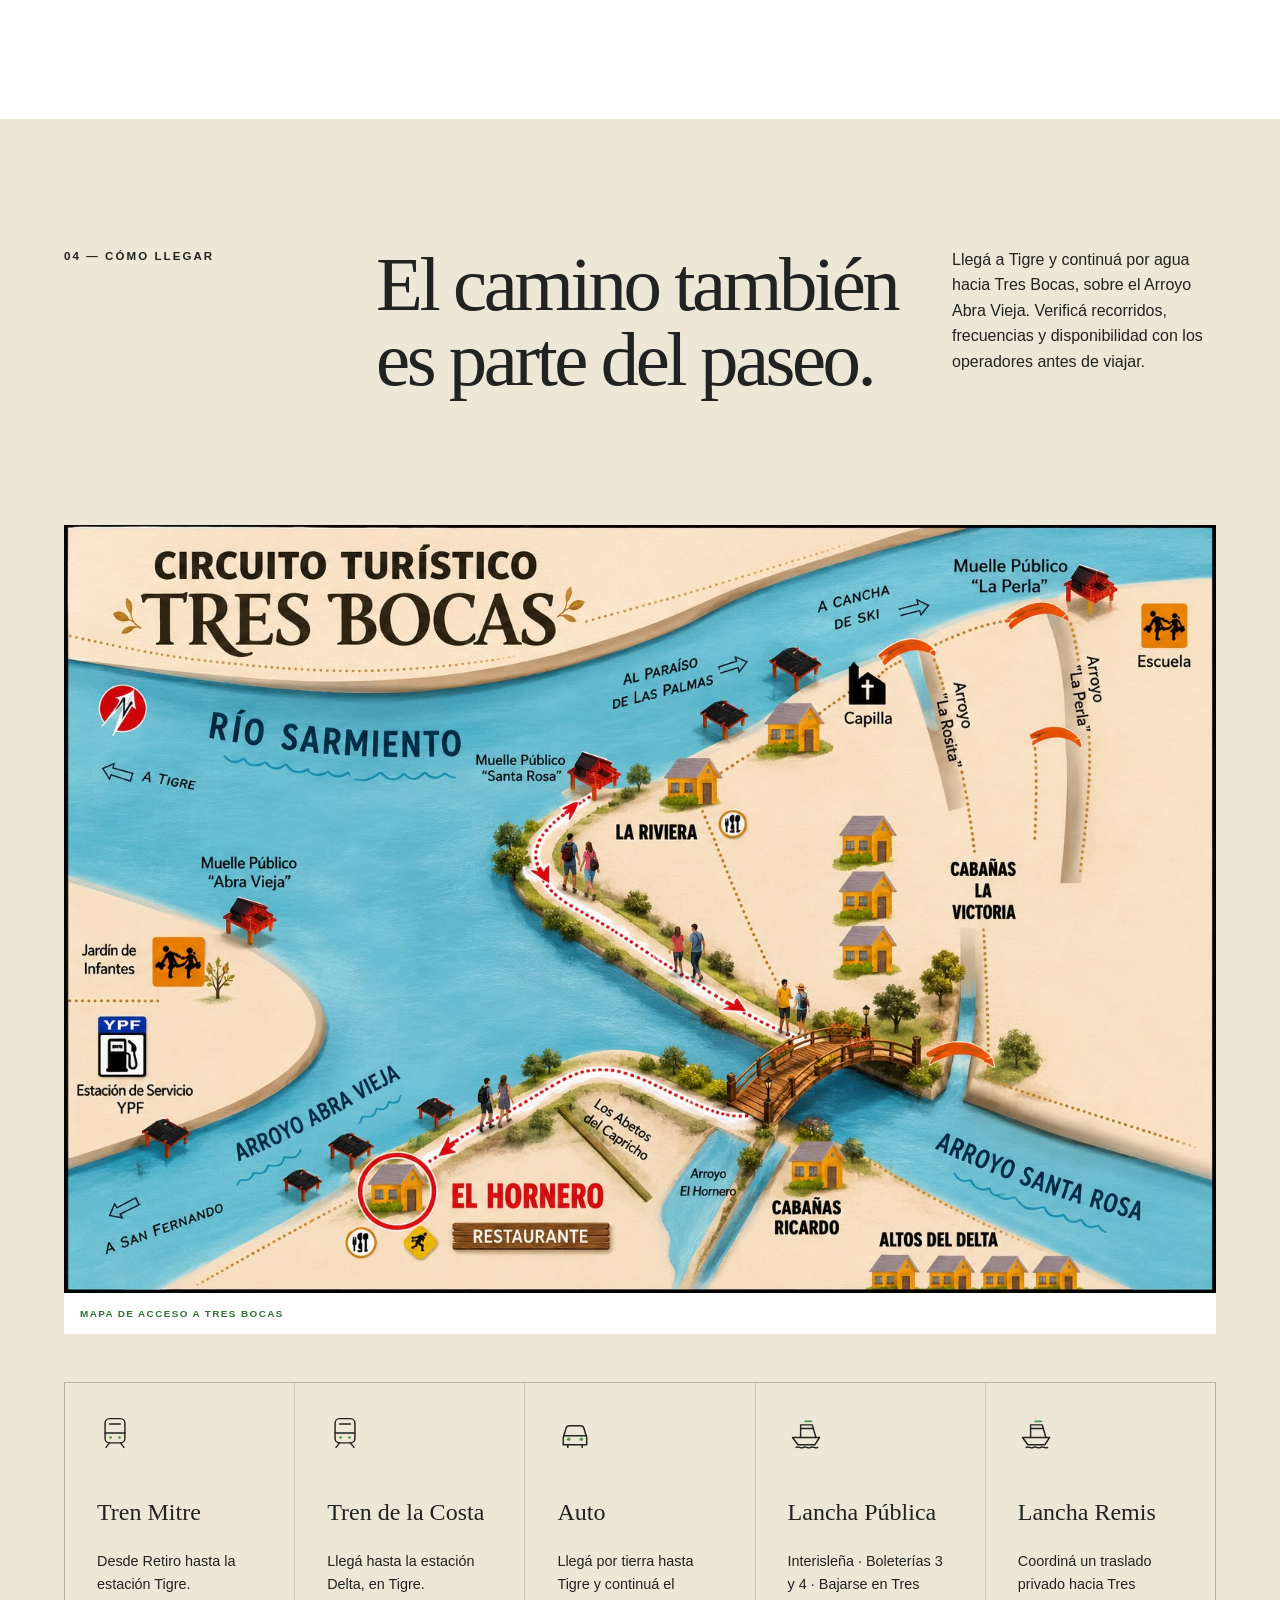
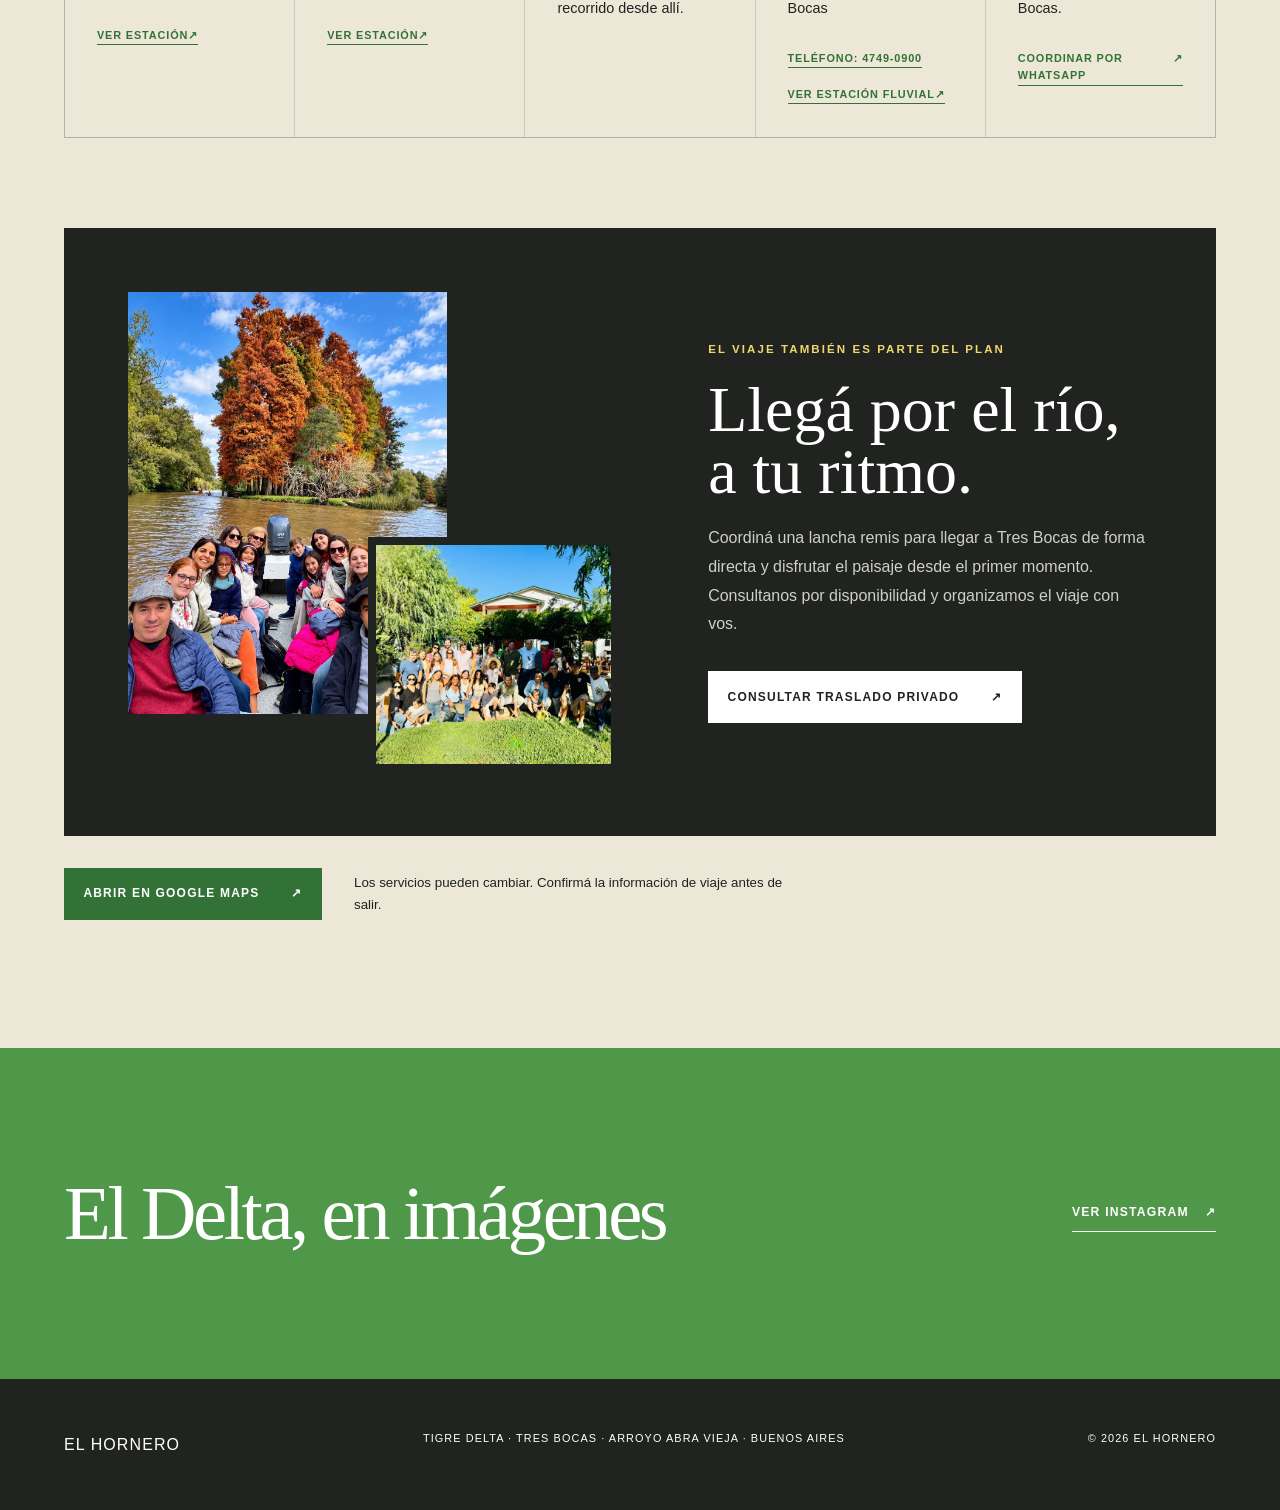
==== commit 219c816f: "arg flag, gallery, translation, real menu, whatsapp" ====
--- a/index.html
+++ b/index.html
@@ -17,8 +17,8 @@
   <link rel="icon" href="favicon.svg" type="image/svg+xml">
   <link rel="stylesheet" href="css/styles.css">
   <script src="js/config.js" defer></script>
-  <script src="js/translations.js?v=2" defer></script>
-  <script src="js/main.js?v=4" defer></script>
+  <script src="js/translations.js?v=4" defer></script>
+  <script src="js/main.js?v=5" defer></script>
 </head>
 <body>
   <a class="skip-link" href="#main" data-i18n="skip">Saltar al contenido</a>
@@ -52,7 +52,7 @@
       <div class="hero-content">
         <p class="eyebrow" data-i18n="heroKicker">Tigre Delta · Tres Bocas · Arroyo Abra Vieja</p>
         <h1 id="hero-title">EL<br>HORNERO</h1>
-        <p class="hero-line" data-i18n="heroLine">Una mesa entre el río y el verde.</p>
+        <p class="hero-line"><span data-i18n="heroLine">Desde 1972 haciendo historia en el Delta argentino</span> <img class="argentina-flag" src="assets/icons/argentina.svg" alt="Bandera argentina" data-i18n-alt="altArgentinaFlag" width="36" height="24"></p>
         <div class="hero-actions">
           <a class="button button-light" href="menu.html"><span data-i18n="viewMenu">Ver menú</span><span aria-hidden="true">↗</span></a>
           <a class="text-link light" href="#llegar"><span data-i18n="getThere">Cómo llegar</span><span aria-hidden="true">↓</span></a>
@@ -65,11 +65,10 @@
     <section class="experience section-pad" id="experiencia" aria-labelledby="experience-title">
       <div class="experience-visual reveal">
         <img src="images/el-hornero-delta-espacio-exterior.jpeg" alt="Espacio exterior de El Hornero junto al río en el Delta" data-i18n-alt="altTable" width="900" height="1150" loading="lazy" decoding="async">
-        <span class="photo-label" data-i18n="expNote">Un lugar para quedarse un rato</span>
       </div>
       <div class="experience-copy reveal">
         <p class="eyebrow green" data-i18n="expEyebrow">01 — Experiencia</p>
-        <h2 id="experience-title" data-i18n="expTitle">El Delta, servido a su propio ritmo.</h2>
+        <h2 id="experience-title" data-i18n="expTitle">Almorza en el corazón del delta.</h2>
         <p data-i18n="expBody">Comida, madera, vegetación y aire de río se encuentran en Tres Bocas. El Hornero propone una pausa simple dentro del paisaje del Delta.</p>
         <div class="botanical-mark" aria-hidden="true"><span></span><span></span><span></span></div>
       </div>
@@ -78,7 +77,7 @@
 
     <section class="image-break reveal" aria-label="Paisaje del Delta" data-i18n-aria="deltaLandscape">
       <img src="images/el-hornero-delta-glicinas-luz.jpeg" alt="Luz entre glicinas, madera y vegetación del Delta" data-i18n-alt="altLight" width="1800" height="950" loading="lazy" decoding="async">
-      <p data-i18n="breakPhrase">Entre glicinas, madera y luz del Delta.</p>
+      <p data-i18n="breakPhrase">Amarras y rampa exclusivas para clientes.</p>
     </section>
 
     <section class="gallery-section section-pad" id="galeria" aria-labelledby="gallery-title">
@@ -88,23 +87,21 @@
         <p data-i18n="galleryIntro">Una mirada a los sabores, el paisaje y los pequeños detalles que rodean la mesa.</p>
       </header>
       <div class="journal-grid">
-        <button class="gallery-item tall reveal" type="button" data-index="0"><img src="images/el-hornero-delta-galeria-01.jpeg" alt="Fotografía de El Hornero, restaurante en el Delta de Tigre" data-i18n-alt="altGalleryPhoto" width="900" height="1150" loading="lazy" decoding="async"><span data-i18n="catPlace">El lugar</span></button>
+        <button class="gallery-item tall reveal" type="button" data-index="0"><img src="images/el-hornero-delta-galeria-06.jpeg" alt="Fotografía de El Hornero, restaurante en el Delta de Tigre" data-i18n-alt="altGalleryPhoto" width="900" height="1150" loading="lazy" decoding="async"><span data-i18n="catPlace">El lugar</span></button>
         <button class="gallery-item wide reveal" type="button" data-index="1"><img src="images/el-hornero-delta-galeria-03.jpeg" alt="Fotografía de El Hornero, restaurante en el Delta de Tigre" data-i18n-alt="altGalleryPhoto" width="1200" height="760" loading="lazy" decoding="async"></button>
         <button class="gallery-item small reveal" type="button" data-index="2"><img src="images/el-hornero-delta-galeria-04.jpeg" alt="Fotografía de El Hornero, restaurante en el Delta de Tigre" data-i18n-alt="altGalleryPhoto" width="800" height="800" loading="lazy" decoding="async"></button>
         <button class="gallery-item landscape reveal" type="button" data-index="3"><img src="images/el-hornero-delta-galeria-05.jpeg" alt="Fotografía de El Hornero, restaurante en el Delta de Tigre" data-i18n-alt="altGalleryPhoto" width="1100" height="750" loading="lazy" decoding="async"></button>
         <button class="gallery-item portrait reveal" type="button" data-index="4"><img src="images/el-hornero-delta-galeria-06.jpeg" alt="Fotografía de El Hornero, restaurante en el Delta de Tigre" data-i18n-alt="altGalleryPhoto" width="850" height="1100" loading="lazy" decoding="async"></button>
         <button class="gallery-item detail reveal" type="button" data-index="5"><img src="images/el-hornero-delta-galeria-07.jpeg" alt="Fotografía de El Hornero, restaurante en el Delta de Tigre" data-i18n-alt="altGalleryPhoto" width="800" height="800" loading="lazy" decoding="async"></button>
-        <button class="gallery-item extra-one reveal" type="button" data-index="6"><img src="images/el-hornero-delta-espacio-exterior.jpeg" alt="Fotografía de El Hornero, restaurante en el Delta de Tigre" data-i18n-alt="altGalleryPhoto" width="900" height="900" loading="lazy" decoding="async"></button>
-        <button class="gallery-item extra-two reveal" type="button" data-index="7"><img src="images/el-hornero-delta-galeria-08.jpeg" alt="Fotografía de El Hornero, restaurante en el Delta de Tigre" data-i18n-alt="altGalleryPhoto" width="900" height="900" loading="lazy" decoding="async"></button>
-        <button class="gallery-item extra-three reveal" type="button" data-index="8"><img src="images/el-hornero-delta-galeria-09.jpeg" alt="Fotografía de El Hornero, restaurante en el Delta de Tigre" data-i18n-alt="altGalleryPhoto" width="900" height="900" loading="lazy" decoding="async"></button>
-        <button class="gallery-item extra-four reveal" type="button" data-index="9"><img src="images/el-hornero-delta-galeria-01.jpeg" alt="Fotografía de El Hornero, restaurante en el Delta de Tigre" data-i18n-alt="altGalleryPhoto" width="900" height="900" loading="lazy" decoding="async"></button>
-        <button class="gallery-item extra-five reveal" type="button" data-index="10"><img src="images/el-hornero-delta-mesa-exterior.png" alt="Fotografía de El Hornero, restaurante en el Delta de Tigre" data-i18n-alt="altGalleryPhoto" width="1200" height="760" loading="lazy" decoding="async"></button>
-        <button class="gallery-item extra-six reveal" type="button" data-index="11"><img src="images/el-hornero-delta-galeria-03.jpeg" alt="Fotografía de El Hornero, restaurante en el Delta de Tigre" data-i18n-alt="altGalleryPhoto" width="1200" height="760" loading="lazy" decoding="async"></button>
+        <button class="gallery-item extra-three reveal" type="button" data-index="6"><img src="images/el-hornero-delta-galeria-09.jpeg" alt="Fotografía de El Hornero, restaurante en el Delta de Tigre" data-i18n-alt="altGalleryPhoto" width="900" height="900" loading="lazy" decoding="async"></button>
+        <button class="gallery-item extra-four reveal" type="button" data-index="7"><img src="images/el-hornero-delta-galeria-01.jpeg" alt="Fotografía de El Hornero, restaurante en el Delta de Tigre" data-i18n-alt="altGalleryPhoto" width="900" height="900" loading="lazy" decoding="async"></button>
+        <button class="gallery-item extra-five reveal" type="button" data-index="8"><img src="images/el-hornero-delta-mesa-exterior.png" alt="Fotografía de El Hornero, restaurante en el Delta de Tigre" data-i18n-alt="altGalleryPhoto" width="1200" height="760" loading="lazy" decoding="async"></button>
+        <button class="gallery-item extra-six reveal" type="button" data-index="9"><img src="images/el-hornero-delta-galeria-03.jpeg" alt="Fotografía de El Hornero, restaurante en el Delta de Tigre" data-i18n-alt="altGalleryPhoto" width="1200" height="760" loading="lazy" decoding="async"></button>
       </div>
     </section>
 
     <section class="menu-preview section-pad" id="carta" aria-labelledby="menu-title">
-      <div class="menu-art reveal"><img src="images/el-hornero-delta-galeria-08.jpeg" alt="Plato de la carta de El Hornero en el Delta" data-i18n-alt="altMenu" width="900" height="1050" loading="lazy" decoding="async"><span aria-hidden="true">03</span></div>
+      <div class="menu-art reveal"><img src="images/el-hornero-delta-galeria-04.jpeg" alt="Plato de la carta de El Hornero en el Delta" data-i18n-alt="altMenu" width="900" height="1050" loading="lazy" decoding="async"><span aria-hidden="true">03</span></div>
       <div class="menu-copy reveal">
         <p class="eyebrow" data-i18n="menuEyebrow">03 — La carta</p>
         <h2 id="menu-title" data-i18n="menuTitle">Comer entre verde</h2>
--- a/css/styles.css
+++ b/css/styles.css
@@ -53,6 +53,7 @@
 .hero-content{width:min(880px,80%);padding:8rem var(--pad) 4.5rem}
 .hero h1{margin:0;font:600 clamp(5rem,13vw,12rem)/.7 var(--serif);letter-spacing:-.07em;text-shadow:0 3px 25px rgba(0,0,0,.16)}
 .hero-line{margin:2.6rem 0 1.8rem;font:500 clamp(1.35rem,2.5vw,2.25rem)/1.25 var(--serif)}
+.argentina-flag{display:inline-block;width:1.5em;height:1em;margin-left:.2em;object-fit:cover;vertical-align:-.08em}
 .hero-actions{display:flex;align-items:center;gap:2rem}
 
 @media(min-width:981px){
@@ -91,7 +92,7 @@
 .gallery-item img{width:100%;height:100%;object-fit:cover;transition:transform .6s}
 .gallery-item:hover img{transform:scale(1.04)}
 .gallery-item span{position:absolute;left:.8rem;bottom:.8rem;padding:.42rem .62rem;background:rgba(248,246,239,.9);font-size:.58rem;font-weight:600;letter-spacing:.14em;text-transform:uppercase}
-.gallery-item.tall{grid-column:1/6;grid-row:1/8}.gallery-item.wide{grid-column:6/13;grid-row:1/5}.gallery-item.small{grid-column:6/9;grid-row:5/9}.gallery-item.landscape{grid-column:9/13;grid-row:5/10}.gallery-item.portrait{grid-column:1/5;grid-row:8/14}.gallery-item.detail{grid-column:5/9;grid-row:9/13}.gallery-item.extra-one{grid-column:9/13;grid-row:10/14}.gallery-item.extra-two{grid-column:1/5;grid-row:14/19}.gallery-item.extra-three{grid-column:5/9;grid-row:13/18}.gallery-item.extra-four{grid-column:9/13;grid-row:14/19}.gallery-item.extra-five{grid-column:1/7;grid-row:19/24}.gallery-item.extra-six{grid-column:7/13;grid-row:19/24}
+.gallery-item.tall{grid-column:1/6;grid-row:1/8}.gallery-item.wide{grid-column:6/13;grid-row:1/5}.gallery-item.small{grid-column:6/9;grid-row:5/9}.gallery-item.landscape{grid-column:9/13;grid-row:5/10}.gallery-item.portrait{grid-column:1/5;grid-row:8/14}.gallery-item.detail{grid-column:5/9;grid-row:9/14}.gallery-item.extra-three{grid-column:9/13;grid-row:10/14}.gallery-item.extra-four{grid-column:1/5;grid-row:14/19}.gallery-item.extra-five{grid-column:5/9;grid-row:14/19}.gallery-item.extra-six{grid-column:9/13;grid-row:14/19}
 
 .menu-preview{display:grid;grid-template-columns:1.1fr .9fr;align-items:center;gap:clamp(3rem,8vw,8rem);background:var(--sun)}
 .menu-art{position:relative;max-width:650px}
@@ -164,6 +165,8 @@
 .digital-menu{width:min(1180px,100%);min-height:calc(100vh - 170px);margin:auto;padding:clamp(4rem,10vw,8rem) var(--pad);background:radial-gradient(circle at 88% 5%,rgba(79,152,73,.1) 0 9rem,transparent 9.1rem)}
 .digital-menu h1{margin:0;font:600 clamp(4.5rem,16vw,10rem)/.85 var(--serif);letter-spacing:-.06em}
 .menu-lead{font:500 clamp(1.3rem,3vw,2rem) var(--serif)}
+.menu-download{display:inline-flex;align-items:center;gap:.65rem;margin-top:1rem}
+.menu-download svg{width:18px;height:18px;fill:none;stroke:currentColor;stroke-width:1.8;stroke-linecap:round;stroke-linejoin:round}
 .menu-page-rule{display:flex;justify-content:space-between;gap:2rem;margin-top:3rem;padding:.8rem 0;border-top:1px solid var(--ink);border-bottom:1px solid rgba(32,35,31,.18);font-size:.62rem;font-weight:600;letter-spacing:.14em;text-transform:uppercase}
 .menu-page-rule span:first-child{color:var(--green-dark)}
 .menu-sections{display:grid;grid-template-columns:repeat(2,minmax(0,1fr));gap:clamp(3rem,7vw,7rem);margin:5rem 0}
@@ -202,10 +205,10 @@
   .image-break{height:auto;min-height:0;aspect-ratio:4/3}.image-break p{max-width:92%;bottom:2rem;font-size:clamp(2.35rem,11vw,3.5rem)}
   .section-heading,.directions-head{display:block}.section-heading>p:last-child,.directions-head>p:last-child{max-width:100%}
   .section-heading{margin-bottom:2.5rem}.section-heading>p:last-child{margin-bottom:0}
-  .journal-grid{grid-template-columns:repeat(2,minmax(0,1fr));grid-auto-rows:140px;gap:.55rem}.gallery-item.tall{grid-column:1;grid-row:1/4}.gallery-item.wide{grid-column:2;grid-row:1/3}.gallery-item.small{grid-column:2;grid-row:3/4}.gallery-item.landscape{grid-column:1/3;grid-row:4/6}.gallery-item.portrait{grid-column:1;grid-row:6/9}.gallery-item.detail{grid-column:2;grid-row:6/8}.gallery-item.extra-one{grid-column:1/3;grid-row:9/11}.gallery-item.extra-two{grid-column:1;grid-row:11/14}.gallery-item.extra-three{grid-column:2;grid-row:11/14}.gallery-item.extra-four{grid-column:1/3;grid-row:14/16}.gallery-item.extra-five{grid-column:1;grid-row:16/19}.gallery-item.extra-six{grid-column:2;grid-row:16/19}.gallery-item span{left:.5rem;bottom:.5rem;padding:.35rem .48rem;font-size:.52rem}
+  .journal-grid{grid-template-columns:repeat(2,minmax(0,1fr));grid-auto-rows:140px;gap:.55rem}.gallery-item.tall{grid-column:1;grid-row:1/4}.gallery-item.wide{grid-column:2;grid-row:1/3}.gallery-item.small{grid-column:2;grid-row:3/4}.gallery-item.landscape{grid-column:1/3;grid-row:4/6}.gallery-item.portrait{grid-column:1;grid-row:6/9}.gallery-item.detail{grid-column:2;grid-row:6/8}.gallery-item.extra-three{grid-column:2;grid-row:8/9}.gallery-item.extra-four{grid-column:1/3;grid-row:9/11}.gallery-item.extra-five{grid-column:1;grid-row:11/14}.gallery-item.extra-six{grid-column:2;grid-row:11/14}.gallery-item span{left:.5rem;bottom:.5rem;padding:.35rem .48rem;font-size:.52rem}
   .menu-preview{display:flex;flex-direction:column-reverse;gap:3.5rem}.menu-art img{width:92%}.menu-art>span{right:0}.menu-copy{width:100%}
   .journey{display:block}.journey-intro{position:static}.route{margin-top:2.5rem}.route div{grid-template-columns:44px minmax(0,1fr);min-height:106px}.route::before{left:21px}.route div>span{width:43px;height:43px}.route strong{font-size:1.65rem}.route small,.route-map-link{grid-column:2;margin-top:-1.35rem}.route-map-link{display:inline-flex;align-items:center;min-height:38px}
-  .transport-list{grid-template-columns:1fr;margin-top:2.5rem}.transport-list article{min-height:0;padding:1.5rem}.transport-list img{width:32px;height:32px;margin-bottom:1.25rem}.transport-list h3{margin-bottom:.45rem}.transport-list p{margin-bottom:.5rem}.place-map-link{align-items:center;min-height:44px;margin-top:.25rem}.map-cta{align-items:flex-start;flex-direction:column;gap:1rem}.map-cta .button{width:100%}
+  .transport-list{grid-template-columns:1fr;margin-top:2.5rem}.transport-list article{min-height:0;padding:1.5rem}.transport-list img{width:32px;height:32px;margin-bottom:1.25rem}.transport-list h3{margin-bottom:.45rem}.transport-list p{margin-bottom:.5rem}.place-map-link{align-items:center;min-height:44px;margin:.25rem .25rem 0 .25rem}.map-cta{align-items:flex-start;flex-direction:column;gap:1rem}.map-cta .button{width:100%}
   .private-transfer{grid-template-columns:1fr;gap:2rem;margin-top:3rem;padding:1.25rem}
   .private-transfer-photos{min-height:clamp(290px,90vw,430px)}
   .private-transfer-boat{width:68%;height:90%}
